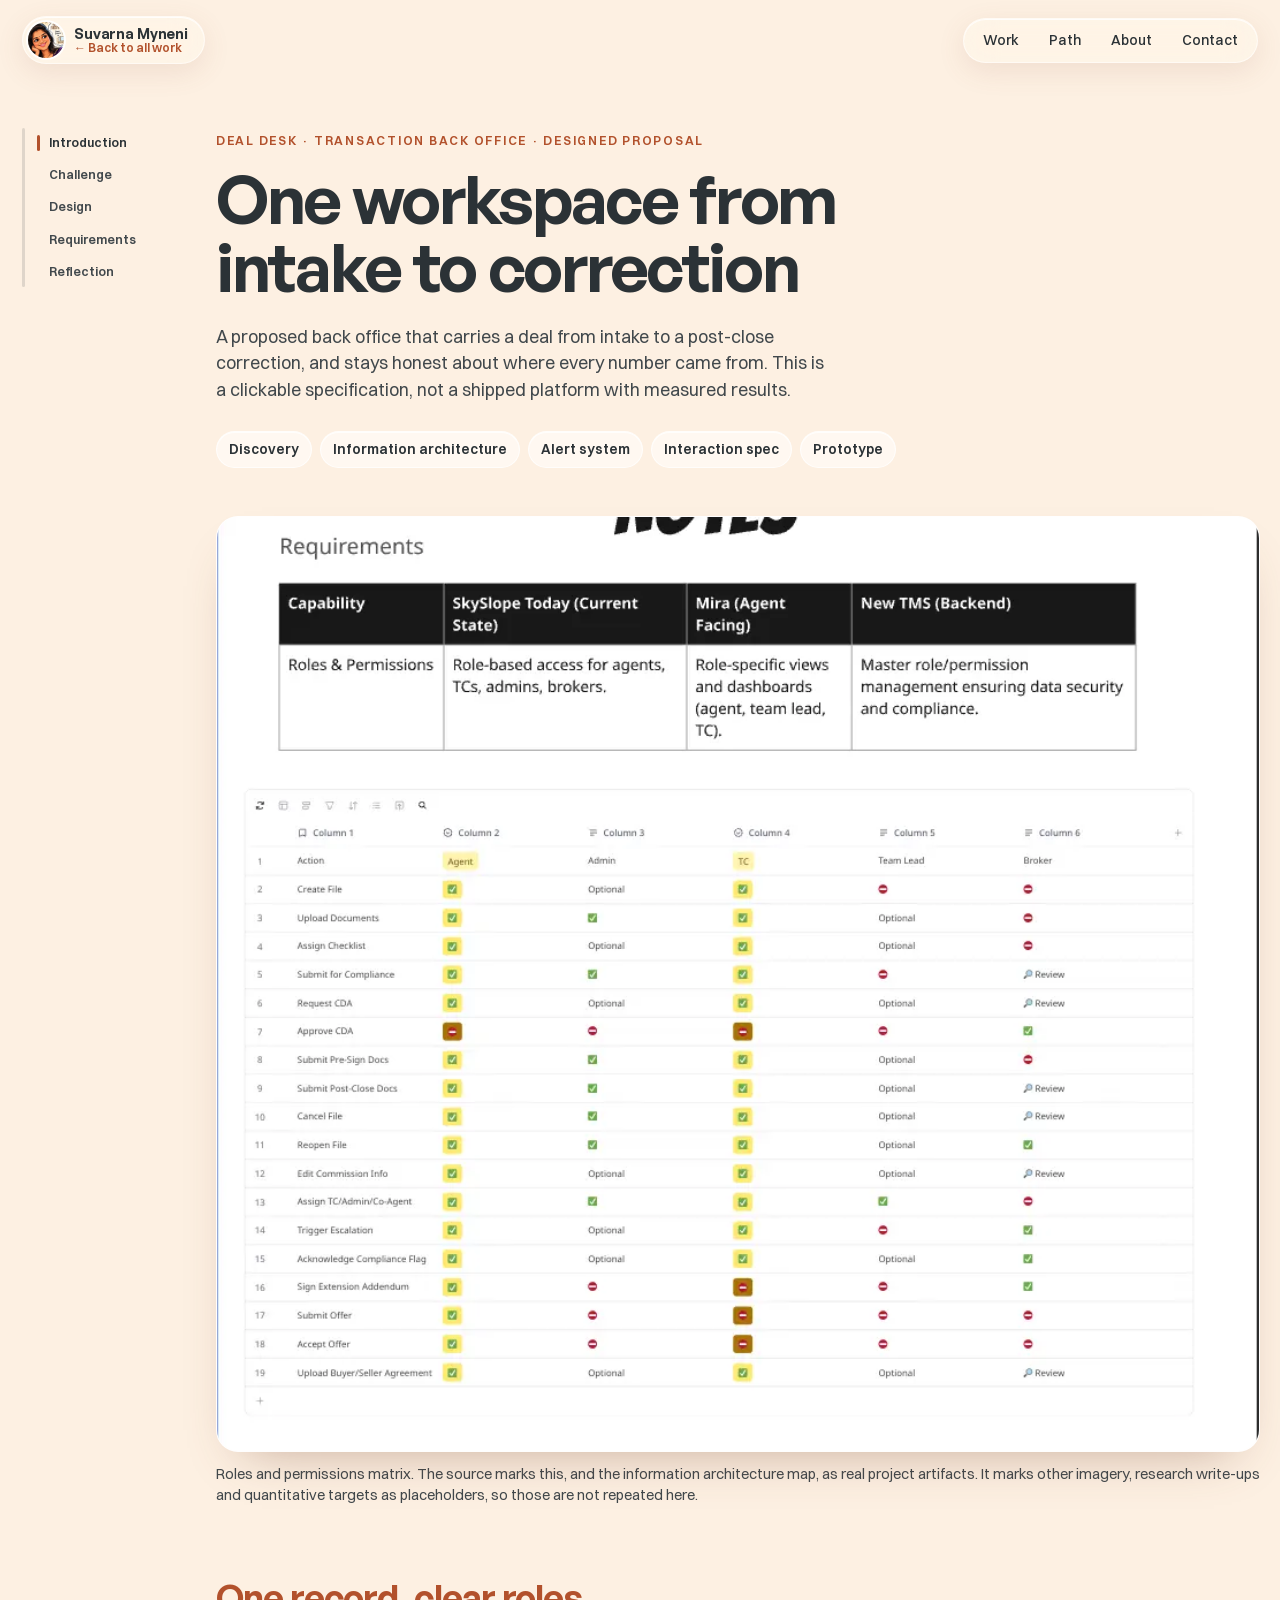
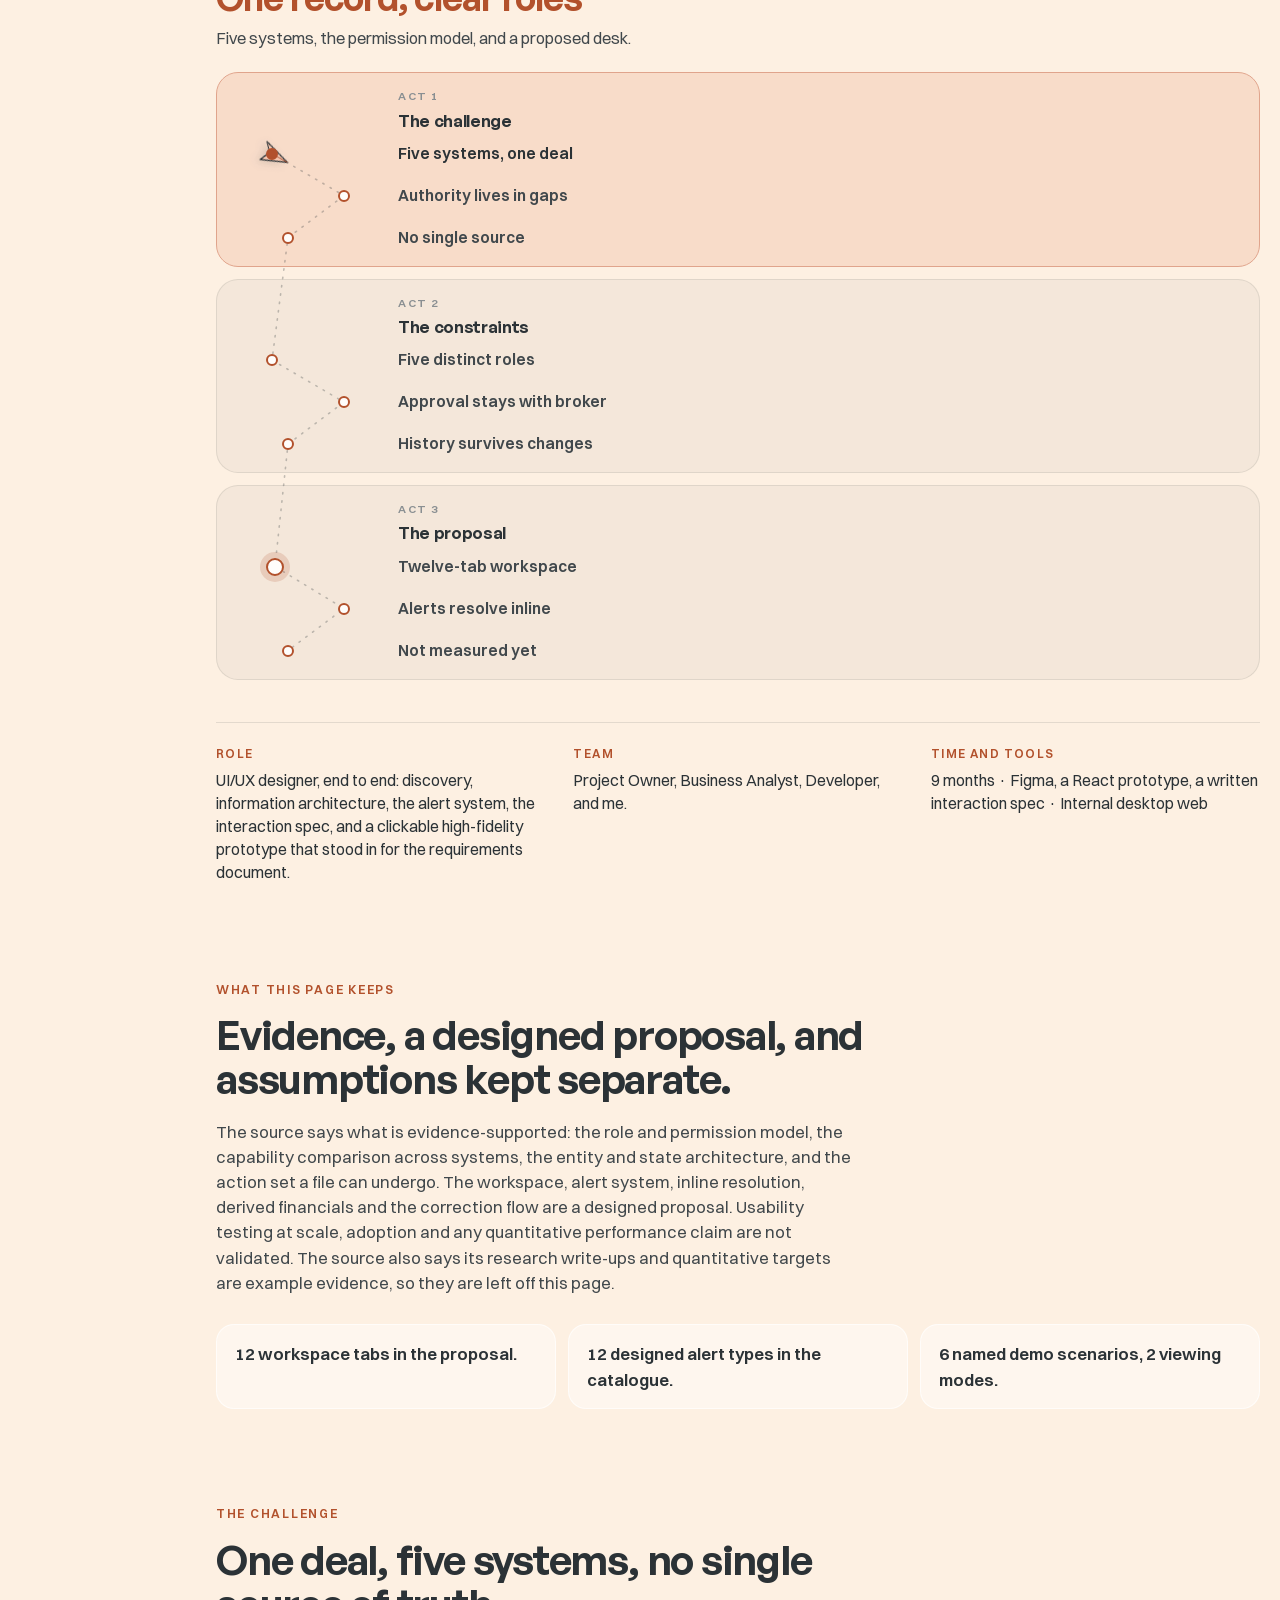
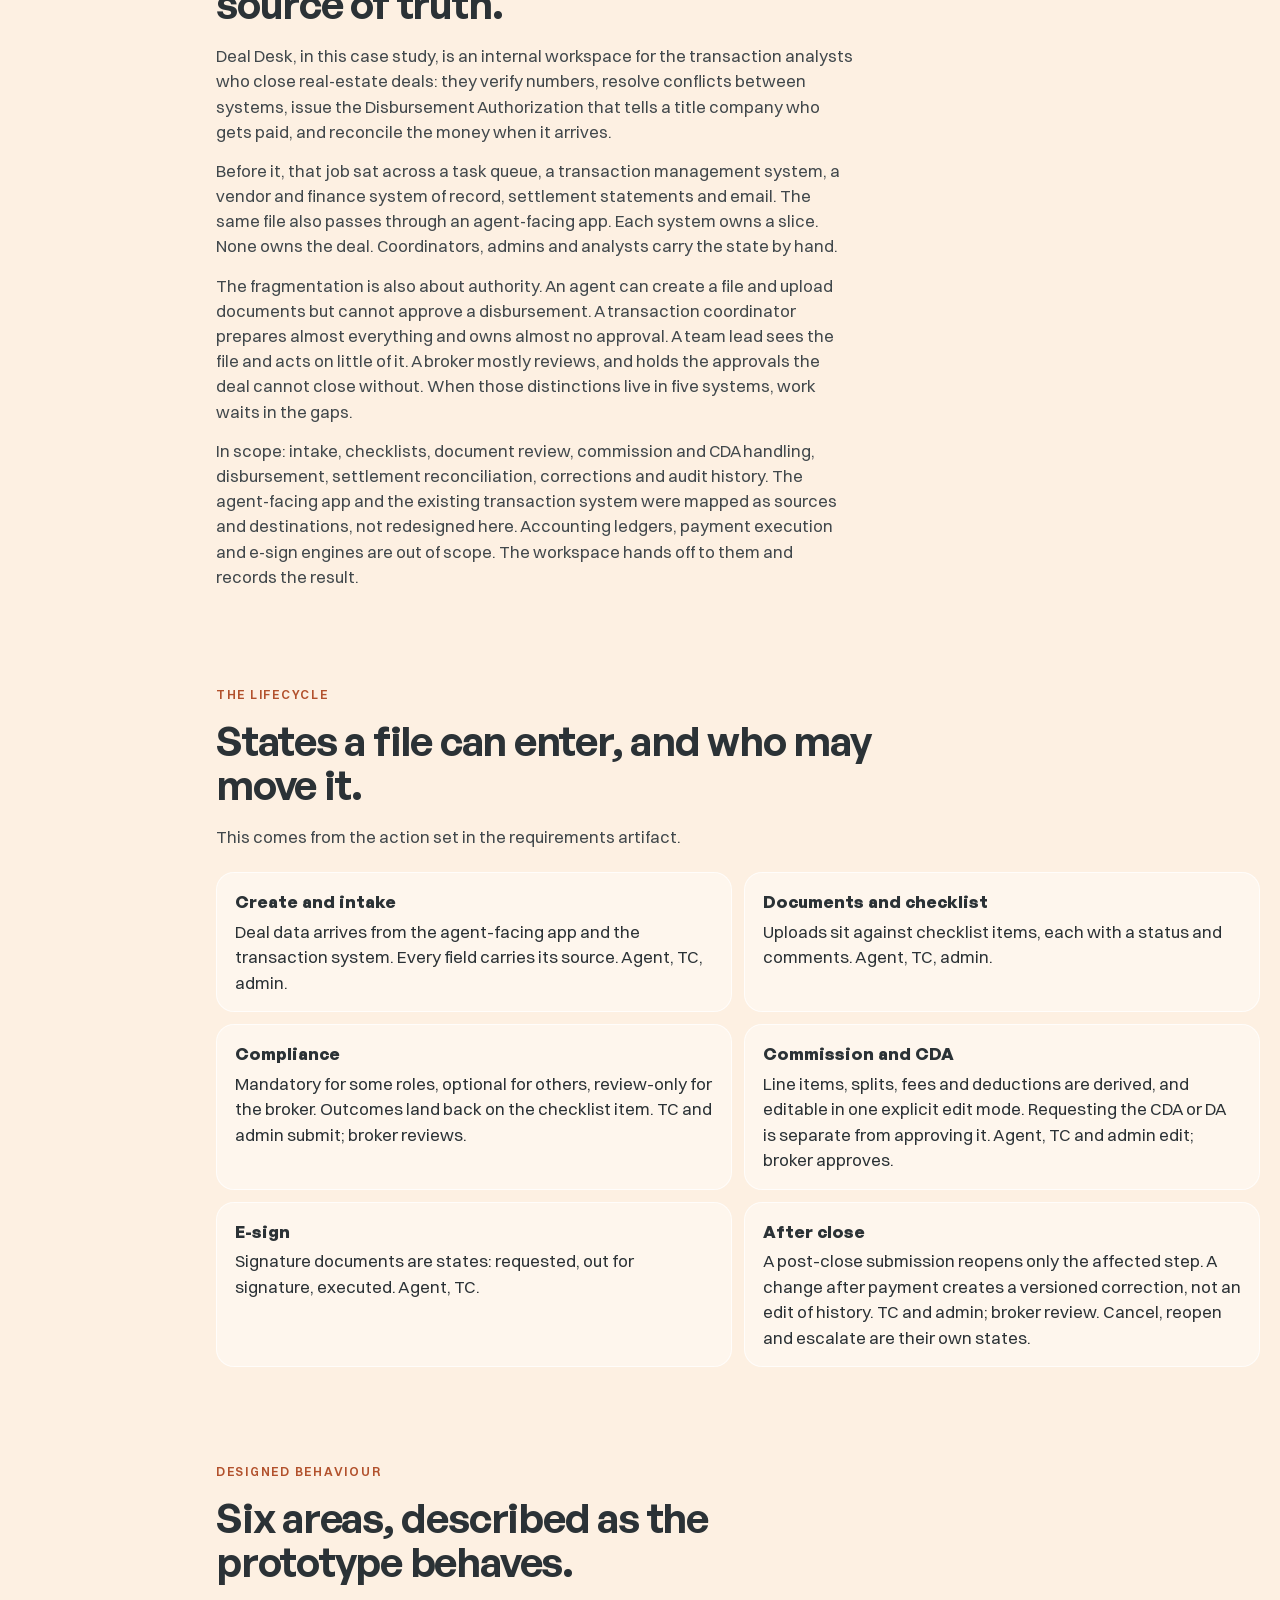
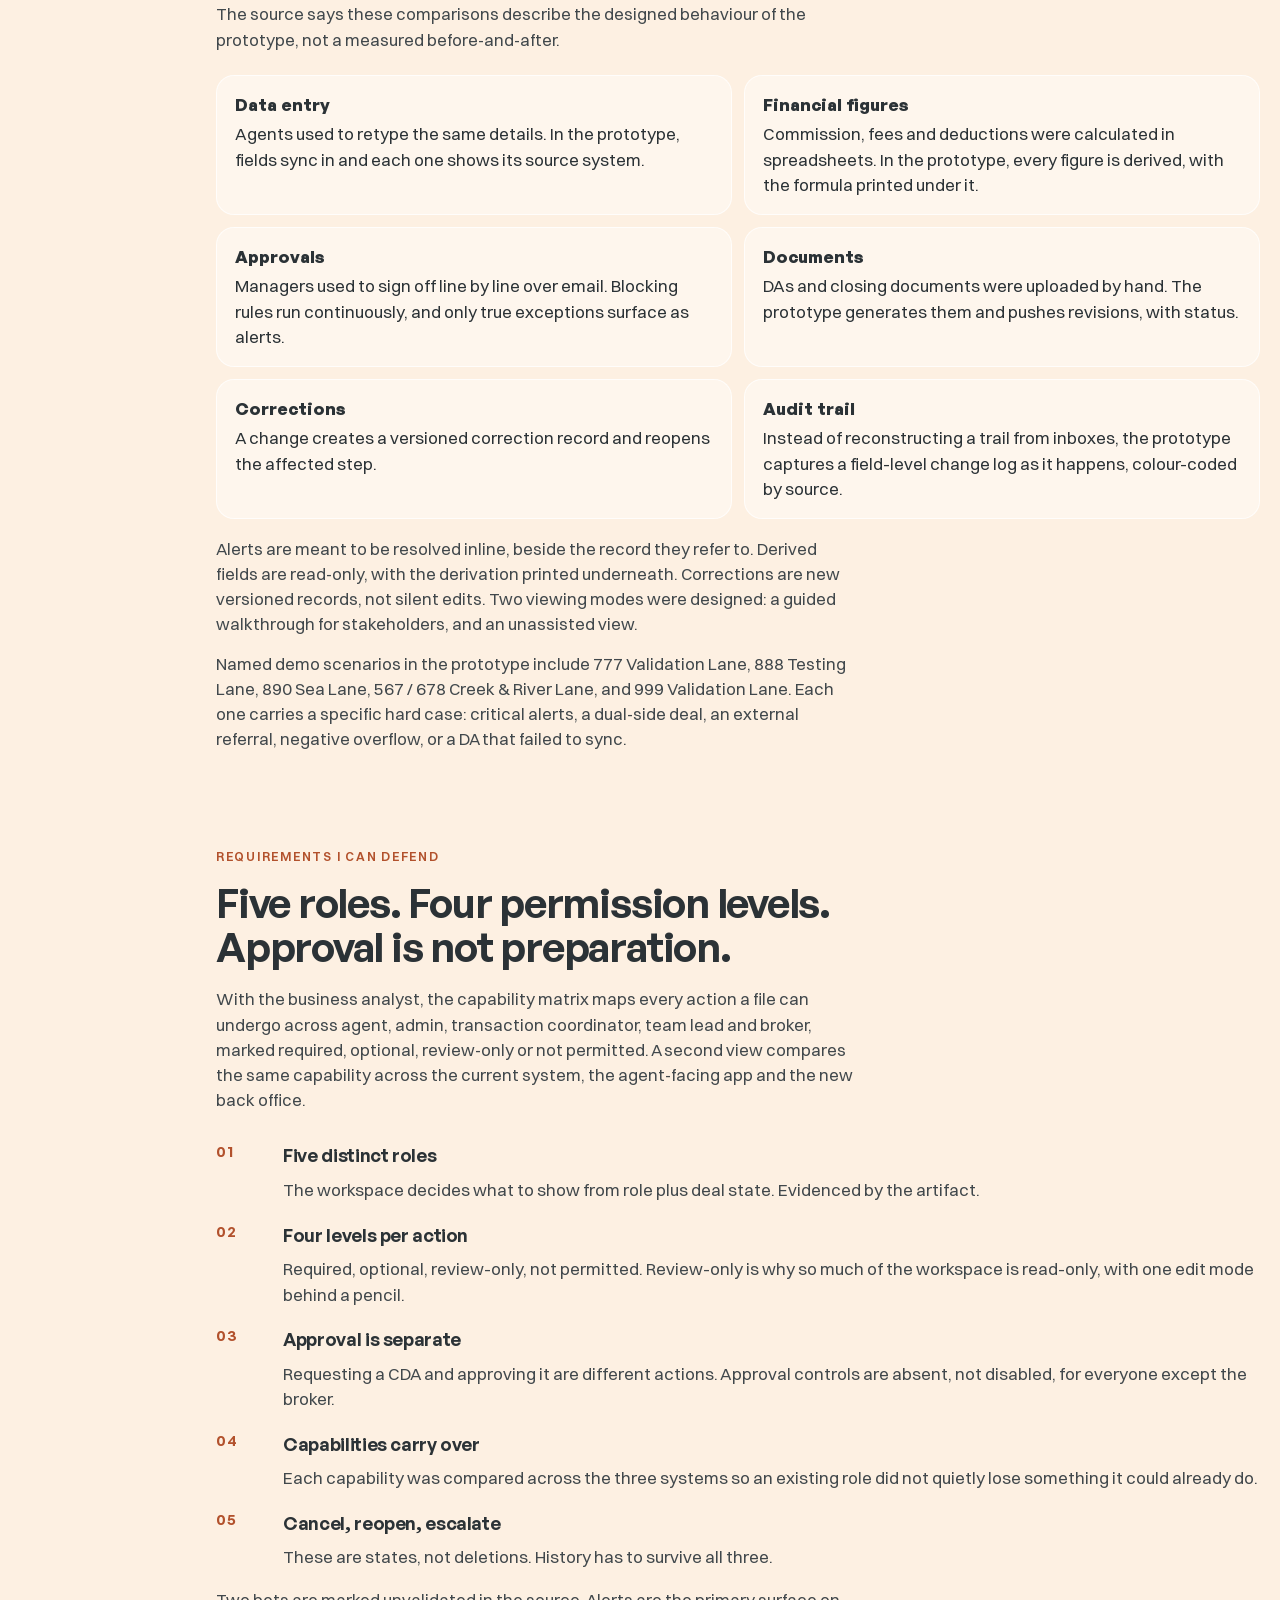
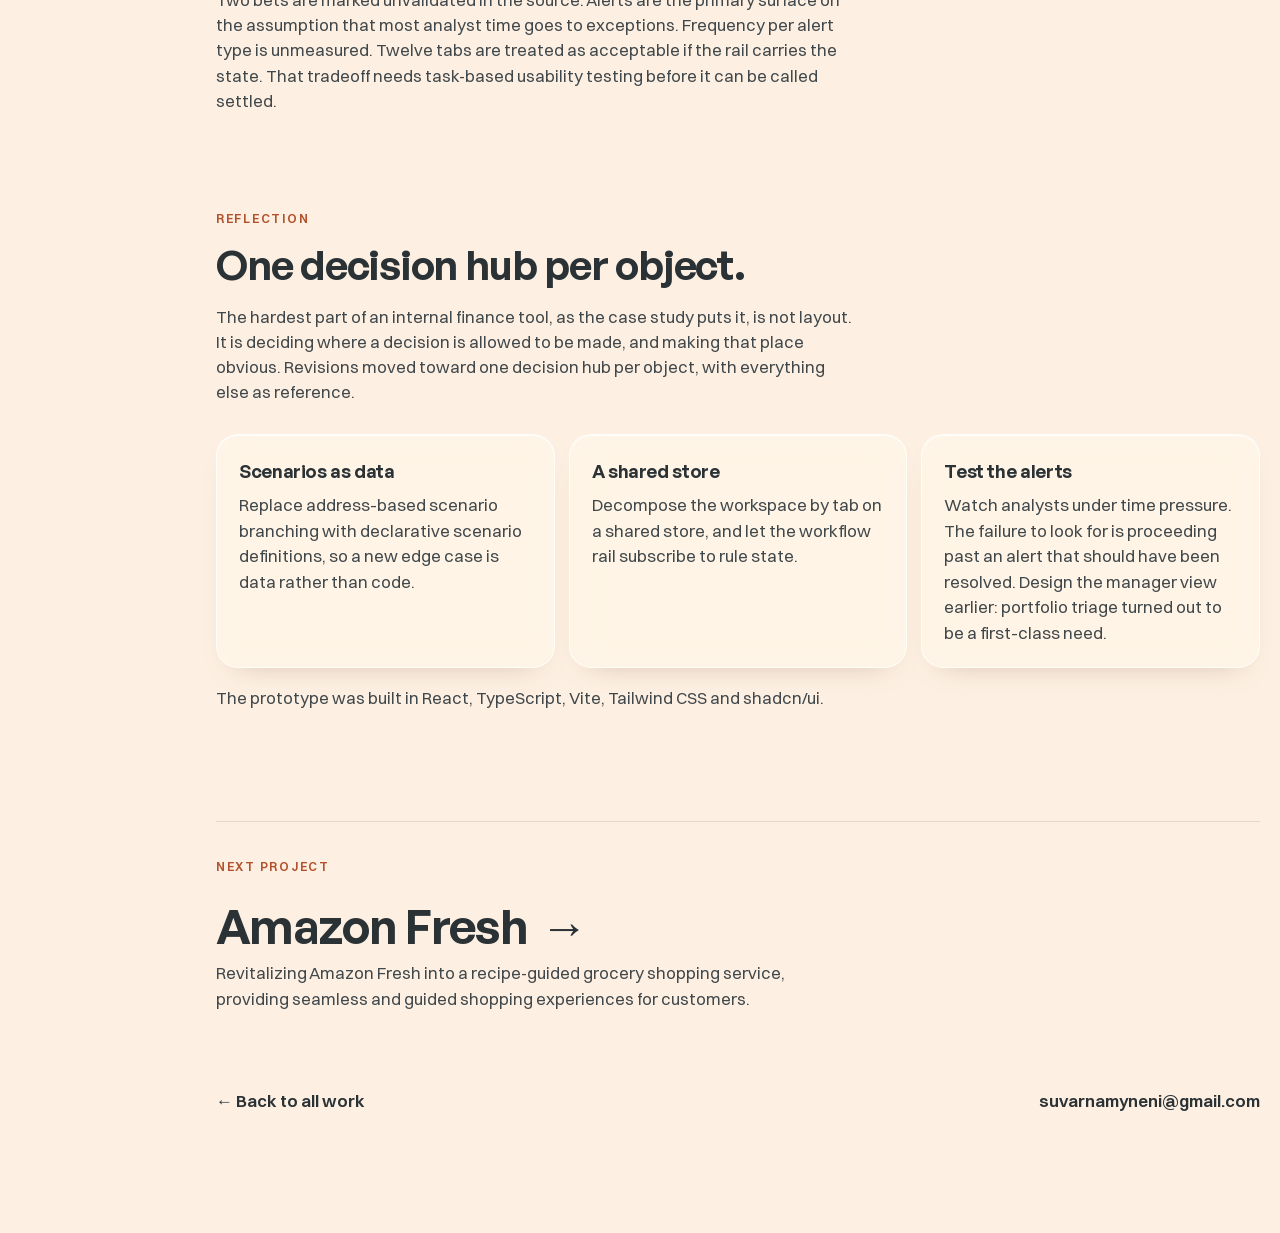
==== work/agent-transactions/index.html @ 596bc291 "Add the Agent Transactions case study on the shared case template. Co-authored-by: suvarnamyneni-pro" ====
<!DOCTYPE html>
<html lang="en">
<head>
  <meta charset="utf-8">
  <meta name="viewport" content="width=device-width, initial-scale=1">
  <title>Deal Desk back office — Suvarna Myneni</title>
  <meta name="description" content="A nine-month proposal for a transaction back office: one workspace, explicit roles, and a clickable spec rather than measured results.">
  <link rel="canonical" href="https://suvarnamyneni-project.github.io/work/agent-transactions/">
  <meta name="theme-color" content="#FDF0E2">
  <meta property="og:title" content="Deal Desk — One workspace from intake to correction">
  <meta property="og:description" content="A nine-month proposal for a transaction back office: one workspace, explicit roles, and a clickable spec rather than measured results.">
  <meta property="og:type" content="article">
  <meta property="og:url" content="https://suvarnamyneni-project.github.io/work/agent-transactions/">
  <meta property="og:image" content="https://suvarnamyneni-project.github.io/assets/case/agent-transactions/roles.webp">
  <link rel="icon" href="../../assets/favicon.png" type="image/png">
  <link rel="preload" href="../../assets/fonts/general-sans-600.woff2" as="font" type="font/woff2" crossorigin>
  <link rel="preload" href="../../assets/fonts/switzer-400.woff2" as="font" type="font/woff2" crossorigin>
  <style>
    @font-face { font-family: "General Sans"; font-style: normal; font-weight: 600; font-display: swap; src: url("../../assets/fonts/general-sans-600.woff2") format("woff2"); }
    @font-face { font-family: Switzer; font-style: normal; font-weight: 400; font-display: swap; src: url("../../assets/fonts/switzer-400.woff2") format("woff2"); }
    @font-face { font-family: Switzer; font-style: normal; font-weight: 600; font-display: swap; src: url("../../assets/fonts/switzer-600.woff2") format("woff2"); }
    :root { --ink: #2b3236; --muted: #41484c; --accent: #a34728; --paper: #fdf0e2; --display: "General Sans", Switzer, sans-serif; }
    *, *::before, *::after { box-sizing: border-box; }
    body { margin: 0; background: #fdf0e2; color: #2b3236; font-family: Switzer, "Segoe UI", sans-serif; font-size: 1.0625rem; line-height: 1.5; }
    img { max-width: 100%; display: block; }
    h1, h2, p { margin: 0; }
    a { color: inherit; }
    .sr-only { position: absolute; width: 1px; height: 1px; padding: 0; margin: -1px; overflow: hidden; clip: rect(0,0,0,0); white-space: nowrap; border: 0; }
    .skip-link { position: absolute; left: 16px; top: -48px; }
    html .site-header { position: fixed; z-index: 20; inset: 16px 22px auto; display: flex; align-items: center; justify-content: space-between; gap: 12px; padding: 0; background: none; pointer-events: none; color: #2b3236; }
    html .site-header > * { pointer-events: auto; }
    .brand-chip, .site-nav { display: flex; align-items: center; border-radius: 999px; text-decoration: none; color: #2b3236; background: rgba(255,251,247,.86); border: 1px solid rgba(255,255,255,.7); box-shadow: inset 0 1px 0 rgba(255,255,255,.8), 0 8px 28px rgba(150,90,70,.12); }
    html .brand-chip { flex-direction: row; align-items: center; gap: 10px; padding: 5px 16px 5px 5px; }
    .brand-copy { display: flex; flex-direction: column; line-height: 1.15; }
    .brand-avatar { width: 36px; height: 36px; border-radius: 50%; object-fit: cover; }
    .brand-name { font-family: "General Sans", Switzer, sans-serif; font-weight: 600; font-size: 14.5px; }
    .brand-role { display: none; }
    .brand-back { font-size: 12px; font-weight: 600; color: #b2512c; }
    .site-nav { position: relative; width: max-content; gap: 2px; padding: 5px; }
    .nav-menu { display: flex; align-items: center; gap: 2px; }
    .site-nav a, .nav-toggle { color: #2b3236; text-decoration: none; font: 500 14px/normal Switzer, sans-serif; padding: 7px 14px; border-radius: 999px; background: transparent; border: 0; }
    .nav-contact, .nav-toggle { display: none; }
    @media (max-width: 759px) {
      html .site-header { left: 12px; right: 12px; top: 12px; }
      .brand-last, .nav-menu { display: none; }
      .brand-back { display: block; }
      .nav-contact, .nav-toggle { display: inline-flex; align-items: center; padding: 7px 12px; }
    }
  </style>
  <link rel="stylesheet" href="../../css/styles.css">
  <link rel="stylesheet" href="../../css/effects.css">
  <link rel="stylesheet" href="../../css/round4.css">
  <link rel="stylesheet" href="../../css/case.css">
  <script>
    (function () {
      var root = document.documentElement;
      var reduce = window.matchMedia("(prefers-reduced-motion: reduce)").matches;
      var stack = window.matchMedia("(max-width: 900px), (pointer: coarse)").matches;
      root.classList.toggle("is-stack", stack || reduce);
      if (!reduce) root.classList.add("has-motion");
      root.classList.add("ready");
    })();
  </script>
</head>
<body>
  <a class="skip-link" href="#story">Skip to the story</a>
  <header class="site-header">
    <a class="brand-chip" href="/#work" data-caption="Back to all work">
      <img class="brand-avatar" src="../../assets/avatar-96.webp" width="36" height="36" alt="" decoding="async">
      <span class="brand-copy">
        <b class="brand-name">Suvarna <span class="brand-last">Myneni</span></b>
        <small class="brand-role">AI-Native UX Designer</small>
        <small class="brand-back">← Back to all work</small>
      </span>
    </a>
    <nav class="site-nav" aria-label="Primary">
      <div id="nav-menu" class="nav-menu">
        <a href="/#work">Work</a>
        <a href="/#path">Path</a>
        <a href="/#about">About</a>
        <a href="/#contact">Contact</a>
      </div>
      <a class="nav-contact" href="/#contact">Contact</a>
      <button type="button" class="nav-toggle" aria-expanded="false" aria-controls="nav-menu">Menu</button>
    </nav>
  </header>
  <div class="nav-backdrop" hidden></div>

  <main class="case" id="story">
    <nav class="case-rail" aria-label="On this page">
      <div class="case-rail-list">
        <span class="case-rail-mark" aria-hidden="true"></span>
        <ol>
          <li><a href="#introduction">Introduction</a></li>
          <li><a href="#challenge">Challenge</a></li>
          <li><a href="#design">Design</a></li>
          <li><a href="#requirements">Requirements</a></li>
          <li><a href="#reflection">Reflection</a></li>
        </ol>
      </div>
      <div class="case-rail-progress" aria-hidden="true"><span class="case-rail-fill"></span></div>
    </nav>
    <header class="case-hero wrap case-reveal" id="introduction">
      <p class="case-eyebrow">Deal Desk · Transaction back office · Designed proposal</p>
      <h1>One workspace from intake to correction</h1>
      <p class="case-lede">A proposed back office that carries a deal from intake to a post-close correction, and stays honest about where every number came from. This is a clickable specification, not a shipped platform with measured results.</p>
      <ul class="case-tags" aria-label="Work">
        <li>Discovery</li>
        <li>Information architecture</li>
        <li>Alert system</li>
        <li>Interaction spec</li>
        <li>Prototype</li>
      </ul>
    </header>
    <figure class="case-frame wrap case-reveal">
      <img src="../../assets/case/agent-transactions/roles.webp" width="905" height="811" alt="Roles and permissions capability matrix comparing the existing system, the agent-facing app and the new back office." fetchpriority="high" decoding="async">
      <figcaption>Roles and permissions matrix. The source marks this, and the information architecture map, as real project artifacts. It marks other imagery, research write-ups and quantitative targets as placeholders, so those are not repeated here.</figcaption>
    </figure>
    <section class="story-map wrap case-reveal" aria-labelledby="story-map-heading">
      <h2 class="story-title" id="story-map-heading">One record, clear roles</h2>
      <p class="story-dek">Five systems, the permission model, and a proposed desk.</p>
      <div class="story-board">
        <svg class="story-svg" viewBox="0 0 360 640" aria-hidden="true">
          <defs><mask id="story-draw" maskUnits="userSpaceOnUse"><path class="route-mask" d="M32 78 L78 148 L40 214 L82 300 L36 366 L80 432 L44 520 L84 586 L40 650" fill="none" stroke="#fff" stroke-width="16" stroke-linecap="round"/></mask></defs>
          <path class="route-grey" d="M32 78 L78 148 L40 214 L82 300 L36 366 L80 432 L44 520 L84 586 L40 650"/>
          <path class="route-rust" d="M32 78 L78 148 L40 214 L82 300 L36 366 L80 432 L44 520 L84 586 L40 650"/>
          <g class="story-plane" transform="translate(32 78)"><g transform="translate(-16 -16) scale(0.5)"><path d="M6 34 L58 8 L36 58 L28 36 Z" fill="#F6C7B0" stroke="#2B3236" stroke-width="2.5" stroke-linejoin="round"/><path d="M28 36 L58 8" fill="none" stroke="#A34728" stroke-width="2"/></g></g>
        </svg>
        <article class="act-card" data-act="0">
          <a class="act-name" href="#challenge-heading"><span class="act-copy"><span class="act-kicker">Act 1</span> The challenge</span></a>
          <ol>
            <li><a class="beat" href="#challenge-heading"><span class="beat-mark" aria-hidden="true"></span><span class="beat-label">Five systems, one deal</span></a></li>
            <li><a class="beat" href="#challenge-heading"><span class="beat-mark" aria-hidden="true"></span><span class="beat-label">Authority lives in gaps</span></a></li>
            <li><a class="beat" href="#challenge-heading"><span class="beat-mark" aria-hidden="true"></span><span class="beat-label">No single source</span></a></li>
          </ol>
        </article>
        <article class="act-card" data-act="1">
          <a class="act-name" href="#matrix-heading"><span class="act-copy"><span class="act-kicker">Act 2</span> The constraints</span></a>
          <ol>
            <li><a class="beat" href="#matrix-heading"><span class="beat-mark" aria-hidden="true"></span><span class="beat-label">Five distinct roles</span></a></li>
            <li><a class="beat" href="#matrix-heading"><span class="beat-mark" aria-hidden="true"></span><span class="beat-label">Approval stays with broker</span></a></li>
            <li><a class="beat" href="#matrix-heading"><span class="beat-mark" aria-hidden="true"></span><span class="beat-label">History survives changes</span></a></li>
          </ol>
        </article>
        <article class="act-card" data-act="2">
          <a class="act-name" href="#design-heading"><span class="act-copy"><span class="act-kicker">Act 3</span> The proposal</span></a>
          <ol>
            <li><a class="beat is-key" href="#design-heading"><span class="beat-mark" aria-hidden="true"></span><span class="beat-label">Twelve-tab workspace</span></a></li>
            <li><a class="beat" href="#design-heading"><span class="beat-mark" aria-hidden="true"></span><span class="beat-label">Alerts resolve inline</span></a></li>
            <li><a class="beat" href="#reflection-heading"><span class="beat-mark" aria-hidden="true"></span><span class="beat-label">Not measured yet</span></a></li>
          </ol>
        </article>
      </div>
    </section>
    <dl class="case-meta wrap case-reveal">
      <div><dt>Role</dt><dd>UI/UX designer, end to end: discovery, information architecture, the alert system, the interaction spec, and a clickable high-fidelity prototype that stood in for the requirements document.</dd></div>
      <div><dt>Team</dt><dd>Project Owner, Business Analyst, Developer, and me.</dd></div>
      <div><dt>Time and tools</dt><dd><span class="case-count" data-count="9" style="--digits: 1">9</span> months · Figma, a React prototype, a written interaction spec · Internal desktop web</dd></div>
    </dl>
    <section class="case-block wrap case-reveal" aria-labelledby="scope-heading">
      <p class="case-eyebrow">What this page keeps</p>
      <h2 id="scope-heading">Evidence, a designed proposal, and assumptions kept separate.</h2>
      <p class="case-copy">The source says what is evidence-supported: the role and permission model, the capability comparison across systems, the entity and state architecture, and the action set a file can undergo. The workspace, alert system, inline resolution, derived financials and the correction flow are a designed proposal. Usability testing at scale, adoption and any quantitative performance claim are not validated. The source also says its research write-ups and quantitative targets are example evidence, so they are left off this page.</p>
      <div class="case-band">
        <p><span class="case-count" data-count="12" style="--digits: 2">12</span> workspace tabs in the proposal.</p>
        <p><span class="case-count" data-count="12" style="--digits: 2">12</span> designed alert types in the catalogue.</p>
        <p><span class="case-count" data-count="6" style="--digits: 1">6</span> named demo scenarios, <span class="case-count" data-count="2" style="--digits: 1">2</span> viewing modes.</p>
      </div>
    </section>
    <section class="case-block wrap case-reveal" id="challenge" aria-labelledby="challenge-heading">
      <p class="case-eyebrow">The challenge</p>
      <h2 id="challenge-heading">One deal, five systems, no single source of truth.</h2>
      <p class="case-copy">Deal Desk, in this case study, is an internal workspace for the transaction analysts who close real-estate deals: they verify numbers, resolve conflicts between systems, issue the Disbursement Authorization that tells a title company who gets paid, and reconcile the money when it arrives.</p>
      <p class="case-copy">Before it, that job sat across a task queue, a transaction management system, a vendor and finance system of record, settlement statements and email. The same file also passes through an agent-facing app. Each system owns a slice. None owns the deal. Coordinators, admins and analysts carry the state by hand.</p>
      <p class="case-copy">The fragmentation is also about authority. An agent can create a file and upload documents but cannot approve a disbursement. A transaction coordinator prepares almost everything and owns almost no approval. A team lead sees the file and acts on little of it. A broker mostly reviews, and holds the approvals the deal cannot close without. When those distinctions live in five systems, work waits in the gaps.</p>
      <p class="case-copy">In scope: intake, checklists, document review, commission and CDA handling, disbursement, settlement reconciliation, corrections and audit history. The agent-facing app and the existing transaction system were mapped as sources and destinations, not redesigned here. Accounting ledgers, payment execution and e-sign engines are out of scope. The workspace hands off to them and records the result.</p>
    </section>
    <section class="case-block wrap case-reveal" aria-labelledby="lifecycle-heading">
      <p class="case-eyebrow">The lifecycle</p>
      <h2 id="lifecycle-heading">States a file can enter, and who may move it.</h2>
      <p class="case-copy">This comes from the action set in the requirements artifact.</p>
      <ul class="case-themes">
        <li><b>Create and intake</b> Deal data arrives from the agent-facing app and the transaction system. Every field carries its source. Agent, TC, admin.</li>
        <li><b>Documents and checklist</b> Uploads sit against checklist items, each with a status and comments. Agent, TC, admin.</li>
        <li><b>Compliance</b> Mandatory for some roles, optional for others, review-only for the broker. Outcomes land back on the checklist item. TC and admin submit; broker reviews.</li>
        <li><b>Commission and CDA</b> Line items, splits, fees and deductions are derived, and editable in one explicit edit mode. Requesting the CDA or DA is separate from approving it. Agent, TC and admin edit; broker approves.</li>
        <li><b>E-sign</b> Signature documents are states: requested, out for signature, executed. Agent, TC.</li>
        <li><b>After close</b> A post-close submission reopens only the affected step. A change after payment creates a versioned correction, not an edit of history. TC and admin; broker review. Cancel, reopen and escalate are their own states.</li>
      </ul>
    </section>
    <section class="case-block wrap case-reveal" id="design" aria-labelledby="design-heading">
      <p class="case-eyebrow">Designed behaviour</p>
      <h2 id="design-heading">Six areas, described as the prototype behaves.</h2>
      <p class="case-copy">The source says these comparisons describe the designed behaviour of the prototype, not a measured before-and-after.</p>
      <ul class="case-themes">
        <li><b>Data entry</b> Agents used to retype the same details. In the prototype, fields sync in and each one shows its source system.</li>
        <li><b>Financial figures</b> Commission, fees and deductions were calculated in spreadsheets. In the prototype, every figure is derived, with the formula printed under it.</li>
        <li><b>Approvals</b> Managers used to sign off line by line over email. Blocking rules run continuously, and only true exceptions surface as alerts.</li>
        <li><b>Documents</b> DAs and closing documents were uploaded by hand. The prototype generates them and pushes revisions, with status.</li>
        <li><b>Corrections</b> A change creates a versioned correction record and reopens the affected step.</li>
        <li><b>Audit trail</b> Instead of reconstructing a trail from inboxes, the prototype captures a field-level change log as it happens, colour-coded by source.</li>
      </ul>
      <p class="case-copy">Alerts are meant to be resolved inline, beside the record they refer to. Derived fields are read-only, with the derivation printed underneath. Corrections are new versioned records, not silent edits. Two viewing modes were designed: a guided walkthrough for stakeholders, and an unassisted view.</p>
      <p class="case-copy">Named demo scenarios in the prototype include 777 Validation Lane, 888 Testing Lane, 890 Sea Lane, 567 / 678 Creek &amp; River Lane, and 999 Validation Lane. Each one carries a specific hard case: critical alerts, a dual-side deal, an external referral, negative overflow, or a DA that failed to sync.</p>
    </section>
    <section class="case-block wrap case-reveal" id="requirements" aria-labelledby="matrix-heading">
      <p class="case-eyebrow">Requirements I can defend</p>
      <h2 id="matrix-heading">Five roles. Four permission levels. Approval is not preparation.</h2>
      <p class="case-copy">With the business analyst, the capability matrix maps every action a file can undergo across agent, admin, transaction coordinator, team lead and broker, marked required, optional, review-only or not permitted. A second view compares the same capability across the current system, the agent-facing app and the new back office.</p>
      <ol class="case-list">
        <li><span class="case-num">01</span><div><h3>Five distinct roles</h3><p>The workspace decides what to show from role plus deal state. Evidenced by the artifact.</p></div></li>
        <li><span class="case-num">02</span><div><h3>Four levels per action</h3><p>Required, optional, review-only, not permitted. Review-only is why so much of the workspace is read-only, with one edit mode behind a pencil.</p></div></li>
        <li><span class="case-num">03</span><div><h3>Approval is separate</h3><p>Requesting a CDA and approving it are different actions. Approval controls are absent, not disabled, for everyone except the broker.</p></div></li>
        <li><span class="case-num">04</span><div><h3>Capabilities carry over</h3><p>Each capability was compared across the three systems so an existing role did not quietly lose something it could already do.</p></div></li>
        <li><span class="case-num">05</span><div><h3>Cancel, reopen, escalate</h3><p>These are states, not deletions. History has to survive all three.</p></div></li>
      </ol>
      <p class="case-copy">Two bets are marked unvalidated in the source. Alerts are the primary surface on the assumption that most analyst time goes to exceptions. Frequency per alert type is unmeasured. Twelve tabs are treated as acceptable if the rail carries the state. That tradeoff needs task-based usability testing before it can be called settled.</p>
    </section>
    <section class="case-block wrap case-reveal" id="reflection" aria-labelledby="reflection-heading">
      <p class="case-eyebrow">Reflection</p>
      <h2 id="reflection-heading">One decision hub per object.</h2>
      <p class="case-copy">The hardest part of an internal finance tool, as the case study puts it, is not layout. It is deciding where a decision is allowed to be made, and making that place obvious. Revisions moved toward one decision hub per object, with everything else as reference.</p>
      <div class="case-steps">
        <article><h3>Scenarios as data</h3><p>Replace address-based scenario branching with declarative scenario definitions, so a new edge case is data rather than code.</p></article>
        <article><h3>A shared store</h3><p>Decompose the workspace by tab on a shared store, and let the workflow rail subscribe to rule state.</p></article>
        <article><h3>Test the alerts</h3><p>Watch analysts under time pressure. The failure to look for is proceeding past an alert that should have been resolved. Design the manager view earlier: portfolio triage turned out to be a first-class need.</p></article>
      </div>
      <p class="case-copy">The prototype was built in React, TypeScript, Vite, Tailwind CSS and shadcn/ui.</p>
    </section>
    <section class="case-next wrap case-reveal" aria-labelledby="next-project-heading">
      <p class="case-eyebrow">Next project</p>
      <h2 id="next-project-heading" class="sr-only">Next project</h2>
      <a href="/work/amazon-fresh/">Amazon Fresh</a>
      <p class="case-copy" style="margin-top: 0">Revitalizing Amazon Fresh into a recipe-guided grocery shopping service, providing seamless and guided shopping experiences for customers.</p>
    </section>
    <footer class="case-foot wrap case-reveal">
      <a href="/#work">← Back to all work</a>
      <a href="mailto:suvarnamyneni@gmail.com">suvarnamyneni@gmail.com</a>
    </footer>
  </main>

<div class="cursor" id="cursor" hidden aria-hidden="true">
    <div class="cursor-sprite">
      <svg viewBox="0 0 28 28" aria-hidden="true">
        <path d="M6 3 L22 14 L13 15.5 L10.5 24 Z" fill="#FFFDFB" stroke="#2B3236" stroke-width="1.6" stroke-linejoin="round"/>
      </svg>
    </div>
    <p class="cursor-bubble"></p>
  </div>
  <script src="../../js/case.js"></script>
  <script>
    (function () {
      var chip = document.querySelector(".brand-chip");
      if (chip) chip.setAttribute("href", "/#work");
      var stack = document.documentElement.classList.contains("is-stack");
      var sources = stack
        ? ["../../js/effects.js"]
        : ["../../js/vendor/lenis.min.js", "../../js/effects.js"];
      var index = 0;
      function next() {
        if (index >= sources.length) {
          if (window.initCaseScroll) window.initCaseScroll();
          return;
        }
        var script = document.createElement("script");
        script.src = sources[index++];
        script.onload = next;
        script.onerror = next;
        document.body.appendChild(script);
      }
      next();
    })();
  </script>
</body>
</html>
---- css/styles.css ----
/* General Sans and Switzer are self-hosted from Fontshare under the ITF Free Font License. */
@font-face {
  font-family: "General Sans";
  font-style: normal;
  font-weight: 500;
  font-display: swap;
  src: url("../assets/fonts/general-sans-500.woff2") format("woff2");
}

@font-face {
  font-family: "General Sans";
  font-style: normal;
  font-weight: 600;
  font-display: swap;
  src: url("../assets/fonts/general-sans-600.woff2") format("woff2");
}

@font-face {
  font-family: "General Sans";
  font-style: normal;
  font-weight: 700;
  font-display: swap;
  src: url("../assets/fonts/general-sans-700.woff2") format("woff2");
}

@font-face {
  font-family: Switzer;
  font-style: normal;
  font-weight: 400;
  font-display: swap;
  src: url("../assets/fonts/switzer-400.woff2") format("woff2");
}

@font-face {
  font-family: Switzer;
  font-style: normal;
  font-weight: 500;
  font-display: swap;
  src: url("../assets/fonts/switzer-500.woff2") format("woff2");
}

@font-face {
  font-family: Switzer;
  font-style: normal;
  font-weight: 600;
  font-display: swap;
  src: url("../assets/fonts/switzer-600.woff2") format("woff2");
}

:root {
  --navy: #2b3236;
  --ink: #2b3236;
  --bg: #fdf0e2;
  --paper: #fdf0e2;
  --accent: #a34728;
  --white: #fffdfb;
  --muted: #41484c;
  --line: rgba(43, 50, 54, 0.1);
  --max: 1120px;
  --gutter: max(20px, calc((100% - var(--max)) / 2));
  --header: 76px;
  --shadow: 0 16px 40px rgba(120, 70, 50, 0.08);
  --radius: 22px;
  --display: "General Sans", Switzer, "Segoe UI", sans-serif;
  --sans: Switzer, "Segoe UI", sans-serif;
}

*,
*::before,
*::after {
  box-sizing: border-box;
}

html {
  scroll-behavior: smooth;
}

body {
  margin: 0;
  background-color: var(--bg);
  background-image: radial-gradient(rgba(43, 50, 54, 0.16) 1.1px, transparent 1.2px);
  background-size: 22px 22px;
  color: var(--ink);
  font-family: var(--sans);
  font-size: 1.0625rem;
  line-height: 1.5;
  text-rendering: optimizeLegibility;
  -webkit-font-smoothing: antialiased;
  overflow-x: clip;
}

img {
  max-width: 100%;
  display: block;
}

h1,
h2,
h3,
p {
  margin: 0;
}

a {
  color: inherit;
}

:focus-visible {
  outline: 2px solid var(--accent);
  outline-offset: 3px;
}

::selection {
  background: var(--accent);
  color: var(--white);
}

.skip-link {
  position: absolute;
  left: 16px;
  top: -48px;
  z-index: 40;
  background: var(--white);
  color: var(--navy);
  padding: 8px 12px;
  border-radius: 8px;
}

.skip-link:focus {
  top: 12px;
}

.sr-only {
  position: absolute;
  width: 1px;
  height: 1px;
  padding: 0;
  margin: -1px;
  overflow: hidden;
  clip: rect(0, 0, 0, 0);
  white-space: nowrap;
  border: 0;
}

.wrap {
  width: min(var(--max), calc(100% - 40px));
  margin-inline: auto;
}

.site-header {
  position: fixed;
  inset: 0 0 auto 0;
  z-index: 20;
  padding-top: env(safe-area-inset-top);
  color: var(--white);
  transition: background 0.3s ease, color 0.3s ease, box-shadow 0.3s ease;
}

.header-inner {
  display: flex;
  align-items: center;
  justify-content: space-between;
  gap: 16px;
  min-height: var(--header);
}

.brand-chip {
  display: flex;
  flex-direction: column;
  gap: 1px;
  text-decoration: none;
  background: rgba(255, 255, 255, 0.94);
  color: var(--navy);
  border-radius: 999px;
  padding: 8px 16px 8px 14px;
  line-height: 1.2;
  box-shadow: 0 8px 24px rgba(11, 31, 58, 0.12);
}

.brand-name {
  font-weight: 700;
  font-size: 0.95rem;
  letter-spacing: -0.02em;
}

.brand-role {
  font-size: 0.72rem;
  font-weight: 500;
  color: var(--muted);
}

.site-nav {
  display: flex;
  align-items: center;
  gap: 22px;
}

.site-nav a {
  color: var(--white);
  text-decoration: none;
  font-size: 0.95rem;
  font-weight: 600;
}

.site-nav a:hover,
.site-nav a[aria-current="true"] {
  text-decoration: underline;
  text-underline-offset: 6px;
}

.site-header.is-solid {
  background: rgba(244, 247, 251, 0.92);
  color: var(--navy);
  box-shadow: 0 1px 0 rgba(11, 31, 58, 0.06);
  backdrop-filter: blur(16px);
}

.site-header.is-solid .site-nav a {
  color: var(--navy);
}

.site-header.is-solid .brand-chip {
  background: var(--white);
  box-shadow: 0 0 0 1px rgba(11, 31, 58, 0.08);
}

.hero-stage {
  position: relative;
  min-height: 100vh;
  min-height: 100dvh;
  background: var(--navy);
  overflow: hidden;
  color: var(--white);
}

.has-zoom .hero-stage {
  position: fixed;
  inset: 0 auto auto 0;
  width: 100%;
  height: var(--vh, 100dvh);
  min-height: 0;
  z-index: 2;
}

.hero-spacer {
  display: none;
}

.has-zoom .hero-spacer {
  display: block;
  height: var(--spacer, 235vh);
}

.scene {
  position: absolute;
  inset: 0;
}

.has-zoom .scene {
  inset: auto;
  top: 0;
  left: 0;
  width: 100%;
  height: 100%;
  transform-origin: 0 0;
  will-change: transform;
}

.scene img {
  width: 100%;
  height: 100%;
  object-fit: cover;
  object-position: center center;
}

.hero-scrim {
  position: absolute;
  inset: 0;
  background:
    linear-gradient(180deg, rgba(11, 31, 58, 0.55) 0%, rgba(11, 31, 58, 0.12) 28%, transparent 46%),
    linear-gradient(180deg, transparent 62%, rgba(11, 31, 58, 0.28) 100%);
  pointer-events: none;
}

.veil {
  position: absolute;
  inset: 0;
  background: var(--bg);
  opacity: 0;
  pointer-events: none;
  z-index: 2;
}

.hero-copy {
  position: absolute;
  z-index: 3;
  left: max(24px, calc((100% - var(--max)) / 2));
  right: max(24px, calc((100% - var(--max)) / 2));
  top: calc(env(safe-area-inset-top) + 108px);
  display: grid;
  grid-template-columns: minmax(0, 1.15fr) minmax(240px, 0.85fr);
  gap: 28px 40px;
  align-items: start;
}

.hero-copy h1 {
  font-size: clamp(2rem, 3.15vw, 3rem);
  font-weight: 600;
  letter-spacing: -0.04em;
  line-height: 1.02;
  max-width: 11em;
  text-shadow: 0 10px 30px rgba(11, 31, 58, 0.28);
}

.h1-mark {
  display: block;
  margin-top: 0.08em;
  text-decoration: underline;
  text-decoration-color: var(--accent);
  text-decoration-thickness: 3px;
  text-underline-offset: 0.12em;
}

.hero-sub {
  margin: 0.35em 0 0;
  max-width: 34rem;
  font-size: clamp(0.98rem, 1.05vw, 1.08rem);
  line-height: 1.5;
  color: #f7f9fc;
  text-shadow: 0 1px 14px rgba(11, 31, 58, 0.45);
}

.scroll-pill {
  position: absolute;
  z-index: 4;
  left: 50%;
  bottom: calc(8px + env(safe-area-inset-bottom));
  transform: translateX(-50%);
  display: flex;
  align-items: center;
  gap: 10px;
  margin: 0;
  padding: 8px 14px 8px 16px;
  border-radius: 999px;
  background: rgba(11, 31, 58, 0.78);
  color: var(--white);
  font-size: 0.86rem;
  line-height: 1.3;
  white-space: nowrap;
  box-shadow: 0 10px 30px rgba(0, 0, 0, 0.2);
  backdrop-filter: blur(12px);
}

.scroll-pill-label {
  display: inline-flex;
  align-items: center;
  gap: 8px;
}

.has-zoom .scroll-pill-label::before {
  content: "";
  width: 7px;
  height: 7px;
  border-right: 1.5px solid var(--white);
  border-bottom: 1.5px solid var(--white);
  transform: rotate(45deg) translateY(-2px);
  animation: bob 1.6s ease-in-out infinite;
}

.scroll-pill a {
  color: #d6e4ff;
  font-weight: 600;
}

.scroll-pill a:hover {
  color: var(--white);
}

.when-static {
  display: none;
}

.has-zoom .when-motion {
  display: inline;
}

.has-zoom .when-static {
  display: none;
}

.when-motion {
  display: none;
}

.when-static {
  display: inline;
}

@keyframes bob {
  0%,
  100% {
    transform: rotate(45deg) translateY(-3px);
  }
  50% {
    transform: rotate(45deg) translateY(2px);
  }
}

.panel {
  position: relative;
  z-index: 3;
  background: var(--bg);
  padding: 112px 0 88px;
}

.panel-white {
  background: var(--white);
}

.section-head {
  display: flex;
  align-items: flex-end;
  justify-content: space-between;
  gap: 24px;
  margin-bottom: 28px;
}

.section-head h2,
.about-copy h2,
.contact-copy h2 {
  font-size: clamp(2rem, 3vw, 2.75rem);
  font-weight: 600;
  letter-spacing: -0.035em;
  line-height: 1.1;
}

.section-count {
  margin: 0 0 6px;
  color: var(--muted);
  font-size: 0.92rem;
  font-weight: 600;
}

.featured {
  display: grid;
  gap: 22px;
}

.feature-pair,
.work-grid {
  display: grid;
  gap: 22px;
}

.feature-pair {
  grid-template-columns: 1fr 1fr;
}

.work-grid {
  grid-template-columns: repeat(3, 1fr);
  margin-top: 22px;
}

.project {
  display: flex;
  flex-direction: column;
  min-height: 100%;
  background: var(--white);
  border-radius: var(--radius);
  border: 1px solid var(--line);
  box-shadow: var(--shadow);
  overflow: hidden;
  transform-style: preserve-3d;
  transition: transform 0.45s ease, box-shadow 0.45s ease;
}

.panel-white .project {
  background: var(--bg);
}

.project:hover {
  box-shadow: 0 22px 50px rgba(11, 31, 58, 0.1);
}

.feature-lead {
  display: grid;
  grid-template-columns: 1.15fr 0.85fr;
  min-height: 430px;
}

.feature-lead .thumb {
  min-height: 320px;
}

.feature .thumb {
  min-height: 230px;
}

.thumb {
  position: relative;
  display: flex;
  align-items: flex-end;
  min-height: 168px;
  padding: 20px;
  color: var(--white);
  isolation: isolate;
  overflow: hidden;
}

.thumb::before {
  content: "";
  position: absolute;
  z-index: -1;
  left: 0;
  right: 0;
  bottom: 0;
  height: 58%;
  background: linear-gradient(transparent, rgba(11, 31, 58, 0.5));
}

.thumb::after {
  content: "";
  position: absolute;
  z-index: -1;
  width: 70%;
  height: 80%;
  right: -12%;
  top: -30%;
  background: radial-gradient(circle, rgba(255, 255, 255, 0.32), transparent 68%);
}

.thumb-index {
  position: absolute;
  top: 16px;
  left: 18px;
  font-size: 0.75rem;
  font-weight: 700;
  letter-spacing: 0.14em;
  opacity: 0.8;
}

.thumb-name {
  position: relative;
  font-size: clamp(1.45rem, 2vw, 2rem);
  font-weight: 700;
  letter-spacing: -0.03em;
  line-height: 1.05;
  max-width: 12ch;
}

.project-body {
  display: flex;
  flex-direction: column;
  align-items: flex-start;
  gap: 14px;
  padding: 22px 22px 24px;
  flex: 1;
}

.feature-lead .project-body {
  padding: 32px 32px 28px;
  justify-content: center;
}

.project h3 {
  font-size: 1.2rem;
  font-weight: 700;
  letter-spacing: -0.02em;
  line-height: 1.25;
}

.feature-lead h3,
.feature h3 {
  font-size: 1.45rem;
}

.project p {
  color: var(--muted);
  font-size: 0.98rem;
  line-height: 1.55;
}

.tags {
  display: flex;
  flex-wrap: wrap;
  gap: 8px;
  list-style: none;
  padding: 0;
  margin: 0;
}

.tags li {
  font-size: 0.75rem;
  font-weight: 700;
  letter-spacing: 0.01em;
  padding: 4px 10px;
  border-radius: 999px;
  background: #e7eefb;
  color: var(--navy);
}

.case-link {
  display: inline-flex;
  align-items: center;
  gap: 8px;
  margin-top: auto;
  background: var(--navy);
  color: var(--white);
  text-decoration: none;
  font-weight: 700;
  font-size: 0.95rem;
  padding: 12px 16px;
  border-radius: 999px;
  transition: background 0.2s ease;
}

.case-link:hover {
  background: var(--accent);
}

.case-link svg {
  width: 16px;
  height: 16px;
  flex: none;
}

.t1 { background: linear-gradient(145deg, #0b1f3a 0%, #2f6fed 100%); }
.t2 { background: linear-gradient(160deg, #10243f 0%, #6d88b0 100%); }
.t3 { background: linear-gradient(150deg, #16325c 10%, #8fb4ff 70%, #f0c9d4 140%); }
.t4 { background: linear-gradient(155deg, #0e2744, #3d6b8a); }
.t5 { background: linear-gradient(160deg, #1a365d, #7aa2e3); }
.t6 { background: linear-gradient(155deg, #0b1f3a, #8eaa98); }
.t7 { background: linear-gradient(155deg, #1c314e, #c9bfb2); }
.t8 { background: linear-gradient(160deg, #121a2b, #2f6fed); }
.t9 { background: linear-gradient(155deg, #0b1f3a, #5c6b8a); }
.t10 { background: linear-gradient(160deg, #18283f, #7f93ad); }

.reveal {
  opacity: 0;
  transform: translateY(30px);
  transition: opacity 1s cubic-bezier(0.16, 1, 0.3, 1), transform 1s cubic-bezier(0.16, 1, 0.3, 1);
}

.reveal.is-visible {
  opacity: 1;
  transform: none;
}

.timeline {
  list-style: none;
  margin: 36px 0 0;
  padding: 0;
  display: grid;
  gap: 0;
  max-width: 760px;
}

.timeline li {
  display: grid;
  grid-template-columns: 190px 28px 1fr;
  gap: 8px 18px;
  padding-bottom: 32px;
}

.when {
  margin: 2px 0 0;
  color: var(--muted);
  font-size: 0.95rem;
  font-weight: 600;
}

.marker {
  position: relative;
}

.marker::before {
  content: "";
  position: absolute;
  left: 50%;
  top: 4px;
  bottom: -36px;
  width: 2px;
  background: #d5deea;
  transform: translateX(-50%);
}

.timeline li:last-child .marker::before {
  bottom: auto;
  height: 14px;
}

.marker::after {
  content: "";
  position: absolute;
  left: 50%;
  top: 6px;
  width: 12px;
  height: 12px;
  border-radius: 50%;
  background: var(--white);
  border: 2px solid var(--navy);
  transform: translateX(-50%);
}

.panel .marker::after {
  background: var(--bg);
}

.is-current .marker::after {
  background: var(--accent);
  border-color: var(--accent);
  box-shadow: 0 0 0 4px rgba(47, 111, 237, 0.16);
}

.timeline h3 {
  font-size: 1.25rem;
  letter-spacing: -0.02em;
  font-weight: 700;
}

.role,
.study {
  color: var(--muted);
  margin-top: 4px;
}

.item-kicker {
  margin: 0 0 4px;
  font-size: 0.75rem;
  font-weight: 700;
  letter-spacing: 0.14em;
  text-transform: uppercase;
  color: #1a4ec4;
}

.about-grid {
  display: grid;
  grid-template-columns: 1.4fr 0.8fr;
  gap: 48px;
  align-items: start;
}

.about-copy p {
  margin-top: 18px;
  max-width: 62ch;
  font-size: 1.12rem;
  line-height: 1.65;
  color: #24344a;
}

.facts {
  list-style: none;
  margin: 8px 0 0;
  padding: 0;
  display: grid;
  gap: 18px;
}

.facts li {
  padding-top: 14px;
  border-top: 1px solid var(--line);
  font-weight: 700;
  letter-spacing: -0.02em;
}

.facts span {
  display: block;
  margin-bottom: 4px;
  font-size: 0.75rem;
  font-weight: 700;
  letter-spacing: 0.12em;
  text-transform: uppercase;
  color: var(--muted);
}

.contact-note {
  margin-top: 12px;
  color: var(--muted);
}

.email {
  display: inline-block;
  margin-top: 18px;
  font-size: clamp(1.4rem, 3vw, 2.15rem);
  font-weight: 700;
  letter-spacing: -0.03em;
  color: var(--navy);
  text-decoration: none;
  border-bottom: 2px solid var(--accent);
}

.email:hover {
  color: var(--accent);
}

.contact-links {
  display: flex;
  flex-wrap: wrap;
  gap: 12px 22px;
  list-style: none;
  margin: 22px 0 0;
  padding: 0;
}

.contact-links a {
  font-weight: 700;
  text-decoration: none;
  border-bottom: 1px solid rgba(11, 31, 58, 0.3);
}

.contact-links a:hover {
  border-bottom-color: var(--accent);
  color: #1a4ec4;
}

.site-footer {
  position: relative;
  z-index: 3;
  background: var(--navy);
  color: var(--white);
  padding: 28px 0 calc(28px + env(safe-area-inset-bottom));
}

.footer-row {
  display: flex;
  justify-content: space-between;
  gap: 12px 24px;
  flex-wrap: wrap;
  font-size: 0.95rem;
}

.footer-row p:last-child {
  color: #d6e4ff;
}

@media (max-width: 980px) {
  .feature-lead,
  .about-grid {
    grid-template-columns: 1fr;
  }

  .work-grid {
    grid-template-columns: 1fr 1fr;
  }
}

@media (max-width: 720px) {
  :root {
    --header: auto;
  }

  .header-inner {
    flex-wrap: wrap;
    padding: 10px 0;
  }

  .site-nav {
    width: 100%;
    justify-content: flex-start;
    gap: 18px;
    padding-bottom: 8px;
  }

  .feature-pair,
  .work-grid {
    grid-template-columns: 1fr;
  }

  .timeline li {
    grid-template-columns: 28px 1fr;
  }

  .when {
    grid-column: 2;
    grid-row: 1;
  }

  .marker {
    grid-column: 1;
    grid-row: 1 / span 2;
  }

  .timeline li > div:last-child {
    grid-column: 2;
    grid-row: 2;
  }

  .scroll-pill {
    white-space: normal;
    text-align: center;
    max-width: calc(100% - 32px);
    justify-content: center;
  }

  .panel {
    padding: 96px 0 64px;
  }
}

@media (max-width: 380px) {
  .wrap {
    width: calc(100% - 32px);
  }

  .brand-role {
    font-size: 0.68rem;
  }

  .site-nav {
    gap: 14px;
  }

  .site-nav a {
    font-size: 0.9rem;
  }
}

@media (prefers-reduced-motion: reduce) {
  html {
    scroll-behavior: auto;
  }

  *,
  *::before,
  *::after {
    animation: none !important;
    transition: none !important;
  }

  .reveal {
    opacity: 1;
    transform: none;
  }

  .has-zoom .scroll-pill-label,
  .has-zoom .when-motion {
    display: none;
  }

  .has-zoom .when-static {
    display: inline;
  }
}
---- css/effects.css ----
/* Round-1 interaction layer. Visuals use the site palette only. */

html.has-motion {
  scroll-behavior: auto;
}

html.lenis,
html.lenis body {
  height: auto;
}

.lenis.lenis-smooth iframe {
  pointer-events: none;
}

:root {
  --paper: #ffffff;
  --dusk: #e7d5de;
}

body {
  background: var(--bg);
}

.panel-white,
.project {
  background: var(--paper);
}

/* Frosted pills. The header bar stays clear so only the pills read as glass. */

.site-header,
.site-header.is-solid {
  background: transparent;
  box-shadow: none;
  backdrop-filter: none;
  color: var(--navy);
}

.brand-chip,
.nav-menu,
.nav-toggle {
  background: rgba(255, 255, 255, 0.72);
  border: 1px solid rgba(255, 255, 255, 0.62);
  box-shadow: 0 10px 28px rgba(11, 31, 58, 0.1);
  backdrop-filter: blur(16px) saturate(1.35);
  -webkit-backdrop-filter: blur(16px) saturate(1.35);
}

.site-header.is-solid .brand-chip,
.site-header.is-solid .nav-menu,
.site-header.is-solid .nav-toggle {
  background: rgba(255, 255, 255, 0.9);
}

.site-nav {
  position: relative;
}

.nav-menu {
  display: flex;
  align-items: center;
  gap: 2px;
  padding: 5px;
  border-radius: 999px;
}

.nav-menu a {
  color: var(--navy);
  text-decoration: none;
  font-size: 0.95rem;
  font-weight: 600;
  padding: 8px 14px;
  border-radius: 999px;
}

.nav-menu a:hover,
.nav-menu a[aria-current="true"] {
  text-decoration: none;
  background: rgba(47, 111, 237, 0.12);
}

.nav-toggle {
  display: none;
  font: inherit;
  font-weight: 700;
  font-size: 0.95rem;
  color: var(--navy);
  border-radius: 999px;
  padding: 10px 16px;
}

.nav-backdrop {
  position: fixed;
  inset: 0;
  z-index: 19;
  background: rgba(11, 31, 58, 0.42);
}

.nav-backdrop[hidden] {
  display: none;
}

.mobile-top-fade {
  display: none;
}

/* Headline words rise in on load. The heading stays hidden until .ready so the first paint does not flash. */

html.has-motion:not(.ready) .hero-sub,
html.has-motion:not(.ready) .scroll-pill {
  opacity: 0;
}

html.has-motion .hero-copy h1 .word {
  display: inline-block;
  transform: translateY(0.28em);
}

html.has-motion.ready .hero-copy h1 .word {
  transform: none;
  transition: transform 0.45s cubic-bezier(0.16, 0.84, 0.24, 1);
  transition-delay: var(--d, 0ms);
}

html.has-motion.ready .hero-sub,
html.has-motion.ready .scroll-pill {
  transition: opacity 0.55s ease 0.4s;
}

/* Idle bob, sky parallax layers. */

.scene-bob,
.scene-shift,
.sky-wash,
.seed-field {
  position: absolute;
  inset: 0;
}

.sky-wash {
  inset: -6%;
  background:
    radial-gradient(ellipse at 18% 0%, rgba(214, 226, 248, 0.55), transparent 46%),
    radial-gradient(ellipse at 78% 8%, rgba(232, 210, 220, 0.4), transparent 42%);
  pointer-events: none;
}

html.has-motion .scene-bob {
  animation: desk-bob 7s ease-in-out infinite;
  will-change: transform;
}

html.has-zoom .scene-bob {
  animation: none;
}

html.is-stack .scene-bob {
  animation: none;
  will-change: auto;
}

html.has-motion.is-zooming .scene-bob {
  animation: none;
  transform: none;
  perspective: none;
}

@keyframes desk-bob {
  0%,
  100% {
    transform: translate3d(0, 0, 0);
  }
  50% {
    transform: translate3d(0, -7px, 0);
  }
}

.seed-field {
  z-index: 4;
  width: 100%;
  height: 100%;
  pointer-events: none;
}

.hotspots {
  position: absolute;
  inset: 0;
  z-index: 5;
}

.hotspot {
  position: absolute;
  padding: 0;
  border: 2px solid transparent;
  border-radius: 16px;
  background: transparent;
  box-shadow: none;
  outline: none;
  color: inherit;
  font: inherit;
  cursor: pointer;
}

.hotspot svg {
  display: block;
  width: 100%;
  height: 100%;
  overflow: visible;
  opacity: 0;
  filter: drop-shadow(0 8px 10px rgba(11, 31, 58, 0.28));
}

.hotspot-plane.is-away svg {
  opacity: 1;
}

.hotspot:focus-visible,
.hotspot[data-armed="true"] {
  border-color: #e8590c;
  background: rgba(232, 89, 12, 0.38);
  box-shadow: 0 8px 16px rgba(140, 52, 16, 0.28), inset 0 0 0 1px rgba(255, 236, 220, 0.5);
  transform: translateY(-2px);
  z-index: 6;
}

@media (hover: hover) and (pointer: fine) {
  .hotspot:hover {
    border-color: #e8590c;
    background: rgba(232, 89, 12, 0.38);
    box-shadow: 0 8px 16px rgba(140, 52, 16, 0.28), inset 0 0 0 1px rgba(255, 236, 220, 0.5);
    transform: translateY(-2px);
    z-index: 6;
  }
}

.hotspot-screen { left: 46.13%; top: 44.26%; width: 10.17%; height: 11.86%; }
.hotspot-plane { left: 12.6%; top: 69.3%; width: 14%; height: 7.6%; }
.hotspot-keys { left: 43%; top: 59.8%; width: 14.1%; height: 8%; }
.hotspot-coffee { left: 37.6%; top: 54.4%; width: 5%; height: 7.8%; }
.hotspot-sketch { left: 35.1%; top: 61.8%; width: 9.9%; height: 12%; }
.hotspot-notebook { left: 45.4%; top: 68%; width: 11%; height: 6.2%; }
.hotspot-glass { left: 56.4%; top: 62.6%; width: 7%; height: 10.3%; }
.hotspot-phone { left: 63.1%; top: 57.6%; width: 5.1%; height: 12.2%; }
.hotspot-kit { left: 57.3%; top: 46.9%; width: 8.5%; height: 15.3%; }
.hotspot-plant { left: 65.6%; top: 52.4%; width: 5.1%; height: 12%; }
@media (max-width: 600px) {
  .hotspot-screen { left: 40.85%; top: 52.85%; width: 19.64%; height: 7.69%; }
  .hotspot-plane { left: 0; top: 0; width: 0; height: 0; }
  .hotspot-keys { left: 42.6%; top: 62.8%; width: 22.8%; height: 5.2%; }
  .hotspot-coffee { left: 24%; top: 58%; width: 12%; height: 6.5%; }
  .hotspot-sketch { left: 19%; top: 65.6%; width: 20.2%; height: 5.9%; }
  .hotspot-notebook { left: 39.7%; top: 68.2%; width: 21.9%; height: 4.3%; }
  .hotspot-glass { left: 61.4%; top: 64.2%; width: 14.1%; height: 7.2%; }
  .hotspot-phone { left: 72.5%; top: 59.7%; width: 10.3%; height: 9.1%; }
  .hotspot-kit { left: 61.6%; top: 55.2%; width: 13.9%; height: 8.3%; }
  .hotspot-plant { left: 76.1%; top: 57.8%; width: 12%; height: 7.5%; }
}

.plane-icon {
  transform: rotate(-8deg);
}

.notebook-icon {
  transform: rotate(-7deg);
}

.hotspot-plane.is-away .plane-icon {
  animation: plane-away 0.9s cubic-bezier(0.2, 0.7, 0.2, 1) forwards;
}

@keyframes plane-away {
  from {
    transform: rotate(-8deg);
  }
  to {
    transform: translate(140px, -210px) rotate(-22deg);
    opacity: 0;
  }
}

.hero-stage.is-unfolding .hotspot {
  pointer-events: none;
}

.veil {
  display: none;
}

.unfold {
  position: absolute;
  z-index: 4;
  pointer-events: none;
  overflow: hidden;
}

.unfold-plane {
  position: absolute;
  inset: 0;
  overflow: hidden;
  transform: none;
  background: var(--bg);
  color: var(--navy);
}

.unfold-fit {
  position: absolute;
  top: 0;
  left: 0;
  transform-origin: 0 0;
}

/* The hero paints its own type white. Work headings must stay navy on the light screen at every zoom, including the settled page. */
.section-head h2,
.project h3 {
  color: var(--navy);
}

.unfold-plane .panel {
  min-height: 100%;
}

.has-zoom .hero-stage.is-unfolding {
  background: var(--bg);
}

/* Cards rise as the work section settles. Scroll drives --rise, so transform is not eased by the hover transition. */

html.has-motion .project {
  --rise: 40px;
  transition: box-shadow 0.45s ease, opacity 0.7s ease;
}

html.has-motion .project.reveal {
  transform: translateY(calc(22px + var(--rise, 0px) + var(--lift, 0px)));
}

html.has-motion .project.reveal.is-visible,
html.has-motion .unfold-plane .project {
  transform: translateY(calc(var(--rise, 0px) + var(--lift, 0px)));
}

/* Cursor and caption bubble. Desktop fine pointers only. */

.cursor {
  position: fixed;
  top: 0;
  left: 0;
  z-index: 80;
  pointer-events: none;
  transform: translate3d(-80px, -80px, 0);
}

.cursor[hidden] {
  display: none;
}

.cursor-sprite {
  width: 28px;
  height: 28px;
  transform-origin: 7px 4px;
  transition: transform 0.28s cubic-bezier(0.2, 1.6, 0.4, 1);
}

.cursor-sprite svg {
  display: block;
  width: 100%;
  height: 100%;
  filter: drop-shadow(0 2px 2px rgba(11, 31, 58, 0.25));
}

.cursor.is-hot .cursor-sprite {
  transform: scale(1.38) rotate(-10deg);
}

.cursor.is-seed .cursor-sprite {
  transform: scale(1.32) rotate(-12deg);
}

.cursor.is-down .cursor-sprite {
  transform: scale(0.82, 0.62) rotate(-10deg);
}

.cursor-bubble {
  margin: 16px 0 0 24px;
  max-width: 220px;
  padding: 8px 12px;
  border-radius: 14px;
  background: var(--paper);
  color: var(--navy);
  font-size: 0.82rem;
  line-height: 1.35;
  font-weight: 600;
  box-shadow: 0 10px 28px rgba(11, 31, 58, 0.14);
  opacity: 0;
}

.cursor.has-caption .cursor-bubble {
  opacity: 1;
}

.cursor.flip .cursor-bubble {
  transform: translateX(calc(-100% - 36px));
}

html.has-fine-cursor,
html.has-fine-cursor * {
  cursor: none !important;
}

/* Figma-style selection, in accent blue. */

.select-box {
  position: fixed;
  z-index: 40;
  border: 1.5px solid var(--accent);
  pointer-events: none;
  box-sizing: border-box;
}

.select-box[hidden] {
  display: none;
}

.select-size {
  position: absolute;
  left: 0;
  top: -22px;
  padding: 2px 6px;
  border-radius: 6px;
  background: var(--accent);
  color: var(--white);
  font-size: 11px;
  font-weight: 700;
  letter-spacing: 0.02em;
  line-height: 1.4;
  white-space: nowrap;
}

.select-box i {
  position: absolute;
  width: 7px;
  height: 7px;
  background: var(--white);
  border: 1.5px solid var(--accent);
  border-radius: 1px;
}

.select-box i:nth-child(2) { left: -5px; top: -5px; }
.select-box i:nth-child(3) { right: -5px; top: -5px; }
.select-box i:nth-child(4) { right: -5px; bottom: -5px; }
.select-box i:nth-child(5) { left: -5px; bottom: -5px; }

.toast-stack {
  position: fixed;
  left: 50%;
  bottom: calc(24px + env(safe-area-inset-bottom));
  z-index: 70;
  display: grid;
  justify-items: center;
  gap: 8px;
  transform: translateX(-50%);
  pointer-events: none;
}

.toast {
  margin: 0;
  padding: 10px 16px;
  border-radius: 999px;
  background: var(--navy);
  color: var(--white);
  font-size: 0.9rem;
  font-weight: 700;
  box-shadow: 0 10px 24px rgba(11, 31, 58, 0.2);
}

.email-row {
  display: flex;
  flex-wrap: wrap;
  align-items: center;
  gap: 12px 16px;
  margin-top: 18px;
}

.email-row .email {
  margin-top: 0;
}

.copy-email {
  font: inherit;
  font-weight: 700;
  font-size: 0.95rem;
  color: var(--white);
  background: var(--navy);
  border: 0;
  border-radius: 999px;
  padding: 10px 16px;
}

.copy-email:hover {
  background: var(--accent);
}

@media (max-width: 759px) {
  .nav-toggle {
    display: inline-flex;
    align-items: center;
  }

  .header-inner {
    flex-wrap: nowrap;
  }

  .site-nav {
    width: auto;
    padding: 0;
  }

  .nav-menu {
    display: none;
    position: absolute;
    top: calc(100% + 10px);
    right: 0;
    min-width: 200px;
    flex-direction: column;
    align-items: stretch;
    padding: 8px;
    border-radius: 18px;
  }

  .site-nav.is-open .nav-menu {
    display: flex;
  }

  .nav-menu a:not([hidden]) {
    padding: 12px 14px;
  }

  html.past-hero .mobile-top-fade {
    display: block;
    position: fixed;
    z-index: 15;
    top: 0;
    left: 0;
    right: 0;
    height: 108px;
    pointer-events: none;
    background: linear-gradient(to bottom, var(--bg) 30%, transparent);
  }

}

@media (prefers-reduced-motion: reduce) {
  .cursor,
  .select-box,
  .seed-field,
  .unfold,
  .sky-wash {
    display: none !important;
  }

  .hero-copy h1,
  .hero-copy h1 .word,
  .hero-sub,
  .scroll-pill {
    opacity: 1 !important;
    filter: none !important;
    transform: none !important;
  }

  .rail-plane,
  .tl-plane,
  .year-stamp,
  .twinkle {
    animation: none !important;
    transition: none !important;
  }
}

/* Horizontal work rail and path. Phone, tablet, and reduced motion stay vertical. */

html.has-rail #work.panel,
html.has-rail #path.panel {
  padding: 0;
}

html.has-rail .rail-sticky,
html.has-rail .tl-sticky {
  height: 100vh;
  height: 100dvh;
  display: flex;
  flex-direction: column;
  box-sizing: border-box;
  padding: 84px 0 22px;
  overflow: hidden;
}

html.has-rail .rail-sticky {
  background: var(--bg);
}

html.has-rail .tl-sticky {
  background: var(--paper, #fff);
  padding-bottom: 18px;
}

html.has-rail .rail-viewport,
html.has-rail .tl-viewport {
  position: relative;
  flex: 1;
  min-height: 0;
  overflow: clip;
}

html.has-rail .rail-stage,
html.has-rail .tl-stage {
  overflow: clip;
}

html.has-rail .rail-track,
html.has-rail .tl-track {
  position: relative;
  height: 100%;
  display: flex;
  align-items: stretch;
  gap: 22px;
  width: max-content;
  will-change: transform;
}

html.has-rail .rail-track {
  padding-left: max(20px, calc((100vw - var(--max)) / 2));
  padding-right: max(48px, calc((100vw - var(--max)) / 2));
}

html.has-rail .rail-track .project {
  flex: 0 0 min(400px, 70vw);
  height: 100%;
  min-height: 0;
  overflow: hidden;
}

html.has-rail .rail-track .feature,
html.has-rail .rail-track .feature-lead {
  flex-basis: min(500px, 76vw);
}

html.has-rail .feature-lead,
html.has-rail .feature-pair {
  display: flex;
  flex-direction: column;
  min-height: 0;
}

html.has-rail .thumb {
  flex: 0 0 36%;
  min-height: 96px;
  background-size: 100% 100%;
  background-position: center;
  transition: background-size 1.6s ease, transform 0.7s ease, filter 0.7s ease;
}

html.has-rail .project-body {
  min-height: 0;
  overflow: hidden;
}

html.has-rail .timeline {
  display: flex;
  gap: 7vw;
  width: max-content;
  margin: 0;
  padding: 0 6vw;
  max-width: none;
  height: 100%;
  align-items: center;
}

html.has-rail .timeline li {
  position: relative;
  display: flex;
  flex-direction: column;
  justify-content: flex-start;
  align-items: flex-start;
  width: min(460px, 58vw);
  height: 100%;
  min-height: 0;
  padding: 0 28px 7% 0;
  grid-template-columns: none;
}

html.has-rail .timeline .marker {
  display: none;
}

html.has-rail .tl-copy {
  position: relative;
  z-index: 3;
  margin-top: calc(clamp(5.25rem, 9vw, 8.25rem) * 0.78 + 4.6rem);
  max-width: 22rem;
  -webkit-text-stroke: 0;
}

.rail-route,
.tl-route {
  position: absolute;
  inset: 0;
  width: 100%;
  height: 100%;
  overflow: visible;
  pointer-events: none;
  z-index: 4;
}

.rail-route path,
.tl-route path {
  fill: none;
  stroke-linecap: round;
}

.route-ghost {
  stroke: rgba(11, 31, 58, 0.22);
  stroke-width: 2;
  stroke-dasharray: 1.5 9;
}

.route-hot {
  stroke: var(--accent);
  stroke-width: 2.5;
  stroke-dasharray: 1.5 9;
}

.rail-plane,
.tl-plane {
  position: absolute;
  left: 0;
  top: 0;
  width: 42px;
  height: 42px;
  z-index: 5;
  pointer-events: none;
  filter: drop-shadow(0 6px 8px rgba(11, 31, 58, 0.25));
}

.tl-plane {
  width: 36px;
  height: 36px;
}

.year-stamp {
  position: absolute;
  top: 14px;
  right: 14px;
  z-index: 2;
  padding: 4px 8px;
  border: 2px solid var(--accent);
  border-radius: 4px;
  background: rgba(255, 255, 255, 0.9);
  color: var(--accent);
  font-size: 0.82rem;
  font-weight: 700;
  letter-spacing: 0.04em;
  transform: rotate(-8deg) scale(0.7);
  opacity: 0;
}

html.has-motion .project.is-lit {
  z-index: 2;
  box-shadow: 0 22px 48px rgba(11, 31, 58, 0.16);
}

html.has-motion .project.is-lit .year-stamp {
  opacity: 1;
  transform: rotate(-8deg) scale(1);
  transition: transform 0.45s cubic-bezier(0.2, 1.4, 0.4, 1), opacity 0.3s ease;
}

html.is-stack .project.is-lit .year-stamp {
  opacity: 1;
  transform: rotate(-8deg) scale(1);
}

.thumb-index {
  font-variant-numeric: tabular-nums;
  min-width: 2ch;
}

.project.f1 .project-body > p,
.project.f2 .project-body > p {
  display: -webkit-box;
  -webkit-box-orient: vertical;
  overflow: hidden;
}

.project.f1 .project-body > p { -webkit-line-clamp: 3; }
.project.f2 .project-body > p { -webkit-line-clamp: 2; }

.project.f3 .project-body > p {
  max-height: 0;
  margin: 0;
  overflow: hidden;
}

.project.f4 .tags {
  max-height: 0;
  overflow: hidden;
}

.project.f4 .thumb {
  flex-basis: 24%;
}

@media (hover: hover) and (pointer: fine) {
  .project:hover {
    --lift: -12px;
  }

  .project.is-lit:hover {
    --lift: -16px;
  }

  .project:hover .thumb {
    background-size: 116% 116%;
  }

  .project:hover .case-link svg {
    transform: translateX(5px);
  }

  .case-link svg {
    transition: transform 0.45s ease;
  }

  .rail-more:hover {
    box-shadow: 0 20px 44px rgba(47, 111, 237, 0.18);
  }

  .rail-more:hover .twinkle {
    animation: twinkle 1.15s ease-in-out infinite;
  }

  .rail-more:hover .thumb {
    animation: none;
  }

  .rail-more[data-anim="sway"]:hover .thumb { transform: rotate(-3deg) scale(1.04); }
  .rail-more[data-anim="hop"]:hover .thumb { transform: translateY(-10px) scale(1.03); }
  .rail-more[data-anim="swipe"]:hover .thumb { transform: translateX(10px) scale(1.03); }
  .rail-more[data-anim="snap"]:hover .thumb { transform: scale(1.07); }
}

html.has-motion .rail-more .thumb {
  animation: thumb-bob 6.4s ease-in-out infinite;
  animation-delay: calc(var(--i) * -1.15s);
}

@keyframes thumb-bob {
  0%,
  100% { transform: translateY(0); }
  50% { transform: translateY(-6px); }
}

@keyframes twinkle {
  0%,
  100% { opacity: 0; transform: scale(0.4); }
  50% { opacity: 1; transform: scale(1); }
}

.twinkle {
  position: absolute;
  z-index: 2;
  width: 6px;
  height: 6px;
  border-radius: 50%;
  background: #fff;
  box-shadow: 0 0 0 4px rgba(47, 111, 237, 0.18);
  opacity: 0;
  pointer-events: none;
}

.tl-year {
  position: absolute;
  z-index: 0;
  left: 0;
  top: 0;
  font-size: clamp(5.25rem, 9vw, 8.25rem);
  font-weight: 700;
  line-height: 0.78;
  letter-spacing: -0.05em;
  color: transparent;
  -webkit-text-stroke: 2px rgba(11, 31, 58, 0.16);
  pointer-events: none;
  user-select: none;
}

html.has-rail .timeline h3,
html.has-rail .timeline .when,
html.has-rail .timeline .role,
html.has-rail .timeline .study,
html.has-rail .timeline .item-kicker {
  position: relative;
  z-index: 3;
  -webkit-text-stroke: 0;
  background: none;
  box-shadow: none;
}

html.has-rail .timeline h3 {
  color: var(--navy);
}

html.has-rail .timeline .when,
html.has-rail .timeline .role,
html.has-rail .timeline .study {
  color: var(--muted);
}

html.has-rail .tl-route {
  z-index: 1;
}

html.has-rail .tl-plane {
  z-index: 2;
}

.tl-icon {
  position: relative;
  z-index: 1;
  width: 60px;
  height: 60px;
  margin-top: 22px;
}

.tl-icon svg {
  width: 100%;
  height: 100%;
}

.tl-rail {
  position: relative;
  display: flex;
  align-items: center;
  justify-content: space-between;
  width: min(640px, calc(100% - 40px));
  margin: 12px auto 0;
  padding: 8px 8px 8px;
  border-radius: 999px;
  background: rgba(255, 255, 255, 0.82);
  border: 1px solid rgba(11, 31, 58, 0.08);
  box-shadow: 0 8px 24px rgba(11, 31, 58, 0.06);
}

.tl-rail-line {
  position: absolute;
  left: 28px;
  right: 28px;
  top: 50%;
  height: 2px;
  background: rgba(11, 31, 58, 0.14);
  transform: translateY(-50%);
}

.tl-rail-line span {
  display: block;
  height: 100%;
  width: 0;
  background: var(--accent);
}

.tl-rail button {
  position: relative;
  z-index: 1;
  font: inherit;
  font-weight: 700;
  font-size: 0.82rem;
  color: var(--navy);
  background: var(--paper, #fff);
  border: 1.5px solid rgba(11, 31, 58, 0.2);
  border-radius: 999px;
  padding: 6px 10px;
}

.tl-rail button.is-on,
.tl-rail button[aria-current="true"] {
  background: var(--accent);
  border-color: var(--accent);
  color: #fff;
}

.tl-rail button.is-passed {
  box-shadow: 0 0 0 5px rgba(47, 111, 237, 0.16);
}

html.is-stack .rail-plane,
html.is-stack .rail-route,
html.is-stack .tl-plane,
html.is-stack .tl-route {
  display: none;
}

html.is-stack .rail-track,
html.is-stack .tl-track {
  display: block;
  width: auto;
  height: auto;
  transform: none !important;
}

html.is-stack .tl-track {
  width: min(760px, calc(100% - 40px));
  margin-inline: auto;
}

html.is-stack .timeline {
  width: 100%;
}

html.is-stack .timeline li {
  position: relative;
  display: grid;
  grid-template-columns: 28px minmax(0, 1fr);
  column-gap: 14px;
  padding-top: 4.6rem;
}

html.is-stack .timeline li > .marker {
  grid-column: 1;
  grid-row: 1;
}

html.is-stack .timeline li > .tl-copy {
  grid-column: 2;
  grid-row: 1;
  min-width: 0;
  -webkit-text-stroke: 0;
}

html.is-stack .timeline h3,
html.is-stack .timeline .when,
html.is-stack .timeline .role,
html.is-stack .timeline .study,
html.is-stack .timeline .item-kicker {
  position: relative;
  z-index: 1;
  -webkit-text-stroke: 0;
  background: none;
  box-shadow: none;
}

html.is-stack .timeline h3 {
  color: var(--navy);
}

html.is-stack .timeline .when,
html.is-stack .timeline .role,
html.is-stack .timeline .study {
  color: var(--muted);
}

html.is-stack .rail-sticky,
html.is-stack .tl-sticky {
  height: auto;
  display: block;
  padding: 0;
  overflow: visible;
  background: transparent;
}

html.is-stack .rail-viewport,
html.is-stack .tl-viewport {
  overflow: visible;
}

html.is-stack #work .project {
  height: auto;
  width: auto;
  flex: none;
}

html.is-stack .tl-year {
  font-size: clamp(3rem, 14vw, 4.25rem);
  top: 0.15rem;
  right: 0;
  left: auto;
  line-height: 0.8;
  -webkit-text-stroke: 1.5px rgba(11, 31, 58, 0.16);
}

html.is-stack .tl-icon {
  width: 48px;
  height: 48px;
  margin-top: 16px;
}

html.is-stack .tl-rail {
  margin-top: 28px;
}

@media (min-width: 700px) {
  html.is-stack .rail-track {
    display: grid;
    grid-template-columns: 1fr 1fr;
    gap: 22px;
    width: min(1120px, calc(100% - 40px));
    margin-inline: auto;
  }

  html.is-stack .feature-lead {
    grid-column: 1 / -1;
  }
}

@media (max-width: 699px) {
  html.is-stack .rail-viewport {
    width: min(1120px, calc(100% - 40px));
    margin-inline: auto;
  }

  html.is-stack .rail-track {
    display: flex;
    flex-direction: column;
    gap: 22px;
  }
}

/* About portrait, contact sky, slingshot, and small press states. */

.toast {
  box-shadow: 0 0 0 2px #f4f7fb, 0 10px 24px rgba(11, 31, 58, 0.28);
}

.skip-link {
  z-index: 90;
}

.skip-link:focus,
.skip-link:focus-visible {
  top: 12px;
  outline: 2px solid var(--accent);
  outline-offset: 3px;
}

html.has-fine-cursor .skip-link:focus,
html.has-fine-cursor .skip-link:focus-visible,
html.has-fine-cursor #hire-dialog,
html.has-fine-cursor #hire-dialog *,
html.has-fine-cursor #kudo-dialog,
html.has-fine-cursor #kudo-dialog * {
  cursor: auto !important;
}

.about-stage {
  display: grid;
  gap: 28px;
}

.portrait {
  position: relative;
  display: grid;
  grid-template-columns: 1fr 1fr;
  column-gap: 10px;
  row-gap: 16px;
  align-items: center;
  perspective: 900px;
}

.portrait-art {
  position: relative;
  grid-column: 1 / -1;
  grid-row: 2;
  border-radius: 28px;
  overflow: hidden;
  background: #f4efe6;
  box-shadow: 0 16px 40px rgba(11, 31, 58, 0.08);
  transform: rotateX(calc(var(--my, 0) * -5deg)) rotateY(calc(var(--mx, 0) * 7deg));
  transform-origin: center center;
  pointer-events: none;
}

.about-illustration,
.about-illustration img {
  display: block;
  width: 100%;
  height: auto;
}

.about-illustration img {
  object-fit: contain;
}

.float-tags {
  display: contents;
}

.float-tag {
  position: relative;
  z-index: 2;
  display: inline-flex;
  align-items: center;
  gap: 8px;
  height: 44px;
  max-width: 100%;
  padding: 0 14px 0 10px;
  line-height: 1;
  white-space: nowrap;
  border: 0;
  border-radius: 999px;
  background: #fff;
  color: var(--navy);
  font: inherit;
  font-size: 0.88rem;
  font-weight: 700;
  box-shadow: 0 8px 18px rgba(11, 31, 58, 0.14), 0 0 0 1px rgba(11, 31, 58, 0.06);
}

.float-tag:nth-child(1) { grid-column: 1; grid-row: 1; justify-self: start; }
.float-tag:nth-child(2) { grid-column: 2; grid-row: 1; justify-self: end; }
.float-tag:nth-child(3) { grid-column: 1; grid-row: 3; justify-self: start; }
.float-tag:nth-child(4) { grid-column: 2; grid-row: 3; justify-self: end; }

.float-tag:hover,
.float-tag:focus-visible {
  background: #1a4ec4;
  color: #fff;
}

.flip-icon {
  width: 22px;
  height: 22px;
  display: grid;
  perspective: 240px;
}

.flip-icon svg {
  grid-area: 1 / 1;
  width: 22px;
  height: 22px;
  backface-visibility: hidden;
  transition: transform 0.45s ease;
}

.flip-back {
  transform: rotateY(180deg);
}

html.has-motion .float-tag:hover .flip-front,
html.has-motion .float-tag:focus-visible .flip-front {
  transform: rotateY(180deg);
}

html.has-motion .float-tag:hover .flip-back,
html.has-motion .float-tag:focus-visible .flip-back {
  transform: rotateY(360deg);
}

html.has-motion #about.is-live .float-tag {
  animation: tag-bob 5.6s ease-in-out infinite;
}

html.has-motion #about.is-live .float-tag:nth-child(2) { animation-delay: -1.4s; }
html.has-motion #about.is-live .float-tag:nth-child(3) { animation-delay: -2.2s; }
html.has-motion #about.is-live .float-tag:nth-child(4) { animation-delay: -3.1s; }

html.has-motion #about.is-live .float-tag:hover,
html.has-motion #about.is-live .float-tag:focus-visible {
  animation-play-state: running;
}

html.has-motion #about.is-live .portrait-art {
  animation: about-float 7s ease-in-out infinite;
}

@keyframes about-float {
  0%, 100% { translate: 0 0; }
  50% { translate: 0 -8px; }
}

@keyframes tag-bob {
  0%, 100% { translate: 0 0; }
  50% { translate: 0 -7px; }
}

.about-copy .facts {
  margin-top: 28px;
}

.fact-cards {
  list-style: none;
  display: grid;
  grid-template-columns: repeat(4, minmax(0, 1fr));
  gap: 14px;
  margin: 8px 0 0;
  padding: 0;
}

.fact-cards > li {
  perspective: 700px;
  min-width: 0;
}

.fact-card {
  display: flex;
  flex-direction: column;
  align-items: flex-start;
  gap: 4px;
  width: 100%;
  min-height: 128px;
  padding: 18px 16px;
  border: 1px solid var(--line);
  border-radius: 22px;
  background: #fff;
  color: var(--navy);
  font: inherit;
  text-align: left;
  box-shadow: 0 10px 24px rgba(11, 31, 58, 0.05);
  transform: translateY(0) rotateX(var(--tilt-x, 0deg)) rotateY(var(--tilt-y, 0deg));
}

.fact-num {
  font-size: clamp(1.8rem, 3vw, 2.4rem);
  font-weight: 700;
  letter-spacing: -0.04em;
  line-height: 1;
  font-variant-numeric: tabular-nums;
  min-width: 2.6ch;
}

.fact-label {
  font-weight: 700;
}

.fact-detail {
  color: var(--muted);
  font-size: 0.82rem;
  font-weight: 600;
  line-height: 1.35;
}

.place-chips {
  display: flex;
  flex-wrap: wrap;
  gap: 10px;
  list-style: none;
  margin: 0;
  padding: 0;
}

.chip {
  min-height: 44px;
  padding: 0 16px;
  border-radius: 999px;
  border: 1px solid rgba(11, 31, 58, 0.14);
  background: #fff;
  color: var(--navy);
  font: inherit;
  font-weight: 700;
  font-size: 0.92rem;
}

.chip:hover,
.chip:focus-visible,
.chip[aria-pressed="true"] {
  background: #1a4ec4;
  border-color: #1a4ec4;
  color: #fff;
}

.hire-close {
  min-height: 44px;
  border: 0;
  border-radius: 999px;
  background: var(--navy);
  color: #fff;
  font: inherit;
  font-weight: 700;
  padding: 0 18px;
}

.hire-close:hover,
.hire-close:focus-visible {
  background: #1a4ec4;
}

.sling-help,
.sling-status {
  margin: 8px 0 0;
  color: var(--muted);
  font-size: 0.92rem;
}

#kudos-mount[hidden] {
  display: none;
}

.kudos {
  position: relative;
  height: 280px;
  margin-top: 12px;
}

.kudos-orbit {
  position: absolute;
  inset: 0;
  transform-origin: 50% 50%;
}

.kudo {
  position: absolute;
  left: 50%;
  top: 50%;
  width: 64px;
  height: 64px;
  margin: -32px 0 0 -32px;
  border: 0;
  border-radius: 50%;
  background: #fff;
  color: var(--navy);
  font: inherit;
  font-weight: 700;
  box-shadow: 0 10px 24px rgba(11, 31, 58, 0.12);
  transform: rotate(var(--a)) translateX(112px) rotate(calc(var(--a) * -1));
}

html.has-motion .kudos-orbit {
  animation: kudos-spin 36s linear infinite;
}

@keyframes kudos-spin {
  to { transform: rotate(360deg); }
}

.night-band {
  position: relative;
  z-index: 3;
  overflow: hidden;
  --dusk: 0;
  --night: 0;
}

.sky-layer,
.star-field,
.fireflies,
.lantern {
  position: absolute;
  inset: 0;
  pointer-events: none;
}

.sky-layer {
  z-index: 0;
}

.sky-golden {
  background: linear-gradient(180deg, #f8edd8 0%, #f6e7cf 42%, #f3ddc8 100%);
}

.sky-dusk,
.sky-night {
  background: none;
}

.star-field {
  z-index: 1;
  width: 100%;
  height: 100%;
}

.lantern {
  z-index: 1;
  left: 6%;
  right: auto;
  top: auto;
  bottom: 8%;
  width: 180px;
  height: 180px;
  border-radius: 50%;
  opacity: 0;
  background: radial-gradient(circle, rgba(246, 231, 207, 0.85) 0%, rgba(246, 231, 207, 0.2) 42%, transparent 70%);
}

.night-band.is-night .lantern {
  opacity: 1;
}

.fireflies {
  z-index: 1;
}

.fireflies i {
  position: absolute;
  width: 6px;
  height: 6px;
  border-radius: 50%;
  background: #f4f7fb;
  box-shadow: 0 0 10px 3px rgba(47, 111, 237, 0.65);
  opacity: 0;
}

.night-band.is-night .fireflies i {
  opacity: 0.9;
}

.fireflies i:nth-child(1) { left: 12%; top: 22%; }
.fireflies i:nth-child(2) { left: 22%; top: 62%; }
.fireflies i:nth-child(3) { left: 78%; top: 28%; }
.fireflies i:nth-child(4) { left: 84%; top: 70%; }
.fireflies i:nth-child(5) { left: 48%; top: 16%; }
.fireflies i:nth-child(6) { left: 64%; top: 78%; }

html.has-motion .night-band.is-night .fireflies i {
  animation: firefly 7s ease-in-out infinite;
}

html.has-motion .night-band.is-night .fireflies i:nth-child(2) { animation-delay: -1.4s; }
html.has-motion .night-band.is-night .fireflies i:nth-child(3) { animation-delay: -2.6s; }
html.has-motion .night-band.is-night .fireflies i:nth-child(4) { animation-delay: -3.4s; }
html.has-motion .night-band.is-night .fireflies i:nth-child(5) { animation-delay: -4.8s; }
html.has-motion .night-band.is-night .fireflies i:nth-child(6) { animation-delay: -2s; }

@keyframes firefly {
  0%, 100% { translate: 0 0; opacity: 0.35; }
  50% { translate: 10px -16px; opacity: 1; }
}

.night-band #contact.panel {
  background: transparent;
  position: absolute;
  inset: 0;
  z-index: 2;
  min-height: 0;
  display: block;
  padding: 0;
}

.contact-layout {
  position: relative;
  z-index: 1;
  display: grid;
  grid-template-columns: minmax(0, 1fr) minmax(0, 1fr);
  gap: 22px;
  align-items: stretch;
  width: min(var(--max), calc(100% - 40px));
}

.contact-card,
.sling {
  background: #fff;
  color: var(--navy);
  border-radius: 28px;
  padding: 28px;
  box-shadow: 0 16px 40px rgba(11, 31, 58, 0.08);
}

.night-band .site-footer {
  position: relative;
  z-index: 1;
  background: #f6e7cf;
}

.night-band .footer-row p,
.night-band .footer-row p:last-child {
  color: #0b1f3a;
}

.night-band.is-dusk .site-footer {
  background: #e7d5de;
}

.night-band.is-night .contact-card,
.night-band.is-night .sling {
  background: #0b1f3a;
  color: #f4f7fb;
  border: 1px solid rgba(244, 247, 251, 0.18);
  box-shadow: none;
}

.night-band.is-night .contact-note,
.night-band.is-night .sling-help,
.night-band.is-night .sling-status,
.night-band.is-night .fact-detail {
  color: #d6e4ff;
}

.night-band.is-night .email,
.night-band.is-night .contact-links a,
.night-band.is-night .sling-mail a {
  color: #f4f7fb;
}

.night-band.is-night .contact-links a {
  border-bottom-color: rgba(244, 247, 251, 0.45);
}

.night-band.is-night .copy-email {
  background: #f4f7fb;
  color: #0b1f3a;
}

.night-band.is-night .copy-email:hover,
.night-band.is-night .copy-email:focus-visible {
  background: #fff;
  color: #1a4ec4;
}

.night-band.is-night .site-footer {
  background: #0b1f3a;
}

.night-band.is-night .footer-row p {
  color: #f4f7fb;
}

.night-band.is-night .footer-row p:last-child {
  color: #d6e4ff;
}

.night-band.is-night .ring-dash {
  border-color: rgba(244, 247, 251, 0.75);
}

.sling h3 {
  font-size: 1.2rem;
  letter-spacing: -0.03em;
}

.sling-stage {
  position: relative;
  height: 300px;
  margin-top: 8px;
  border-radius: 20px;
  overflow: hidden;
  background: rgba(244, 247, 251, 0.55);
  user-select: none;
}

.night-band.is-night .sling-stage {
  background: rgba(255, 255, 255, 0.04);
}

.target {
  position: absolute;
  right: 28px;
  top: 50%;
  width: 92px;
  height: 92px;
  transform: translateY(-50%);
  color: var(--accent);
}

.ring-pulse,
.ring-dash {
  position: absolute;
  inset: 0;
  border-radius: 50%;
}

.ring-pulse {
  border: 2px solid var(--accent);
}

.ring-dash {
  inset: 10px;
  border: 2px dashed rgba(11, 31, 58, 0.45);
}

.aim-arc {
  position: absolute;
  inset: -8px;
  width: calc(100% + 16px);
  height: calc(100% + 16px);
}

html.has-motion .ring-pulse {
  animation: pulse-ring 2.2s ease-out infinite;
}

html.has-motion .ring-dash {
  animation: spin-ring 12s linear infinite;
}

html.has-motion .aim-arc path {
  animation: aim-dash 2.4s linear infinite;
}

@keyframes pulse-ring {
  0% { transform: scale(0.88); opacity: 0.9; }
  100% { transform: scale(1.16); opacity: 0; }
}

@keyframes spin-ring {
  to { transform: rotate(360deg); }
}

@keyframes aim-dash {
  to { stroke-dashoffset: -48; }
}

.aim-preview {
  position: absolute;
  inset: 0;
  width: 100%;
  height: 100%;
  pointer-events: none;
}

.aim-preview[hidden] {
  display: none;
}

.aim-preview polyline {
  fill: none;
  stroke: rgba(11, 31, 58, 0.45);
  stroke-width: 2;
  stroke-dasharray: 4 6;
  stroke-linecap: round;
}

.aim-preview.is-on polyline {
  stroke: var(--accent);
  stroke-width: 2.5;
}

.sling-plane {
  position: absolute;
  left: 28px;
  top: calc(50% - 24px);
  width: 48px;
  height: 48px;
  padding: 0;
  border: 0;
  border-radius: 50%;
  background: #fff;
  box-shadow: 0 8px 18px rgba(11, 31, 58, 0.16);
  z-index: 2;
  touch-action: none;
}

.sling-plane svg {
  display: block;
  width: 30px;
  height: 30px;
  margin: 9px auto;
}

.sling-plane.is-return {
  transition: left 0.35s ease, top 0.35s ease;
}

.sling-confetti {
  position: absolute;
  inset: 0;
  width: 100%;
  height: 100%;
  pointer-events: none;
  z-index: 3;
}

.sling-mail {
  margin: 10px 0 0;
  font-weight: 700;
}

.sling-mail[hidden] {
  display: none;
}

.copy-email {
  min-height: 44px;
}

html.has-motion .project.is-opening {
  --lift: -18px;
  box-shadow: 0 22px 48px rgba(11, 31, 58, 0.18);
}

.cursor-case {
  display: none;
  width: 28px;
  height: 28px;
}

.cursor-case svg {
  display: none;
  width: 28px;
  height: 28px;
  filter: drop-shadow(0 2px 2px rgba(11, 31, 58, 0.25));
}

.cursor[data-icon] .cursor-sprite {
  display: none;
}

.cursor[data-icon] .cursor-case {
  display: block;
}

.cursor[data-icon="phone"] .icon-phone,
.cursor[data-icon="desk"] .icon-desk,
.cursor[data-icon="chat"] .icon-chat,
.cursor[data-icon="card"] .icon-card,
.cursor[data-icon="layout"] .icon-layout,
.cursor[data-icon="basket"] .icon-basket,
.cursor[data-icon="home"] .icon-home,
.cursor[data-icon="wallet"] .icon-wallet,
.cursor[data-icon="grid"] .icon-grid,
.cursor[data-icon="clock"] .icon-clock {
  display: block;
}

html.has-motion .cursor.is-hot .cursor-case {
  transform: scale(1.18);
}

html.has-motion .cursor.is-down .cursor-case {
  transform: scale(0.86);
}

html.has-motion .cursor.is-spin .cursor-case {
  animation: cursor-spin 0.35s ease;
}

@keyframes cursor-spin {
  from { transform: rotate(-35deg) scale(0.8); }
  to { transform: rotate(0deg) scale(1); }
}

html.has-motion .nav-menu a,
html.has-motion .brand-chip,
html.has-motion .nav-toggle,
html.has-motion .copy-email,
html.has-motion .contact-links a,
html.has-motion .case-link,
html.has-motion .tl-rail button,
html.has-motion .hire-close,
html.has-motion .chip,
html.has-motion .float-tag,
html.has-motion .sling-plane,
html.has-motion .hire-links a,
html.has-motion .kudo,
html.has-motion .fact-card {
  transition: transform 0.16s ease, background-color 0.16s ease, box-shadow 0.16s ease, color 0.16s ease;
}

html.has-motion .nav-menu a:hover,
html.has-motion .nav-menu a:focus-visible,
html.has-motion .contact-links a:hover,
html.has-motion .contact-links a:focus-visible,
html.has-motion .case-link:hover,
html.has-motion .case-link:focus-visible,
html.has-motion .tl-rail button:hover,
html.has-motion .tl-rail button:focus-visible,
html.has-motion .hire-close:hover,
html.has-motion .hire-close:focus-visible,
html.has-motion .chip:hover,
html.has-motion .chip:focus-visible,
html.has-motion .hire-links a:hover,
html.has-motion .hire-links a:focus-visible {
  transform: translateY(-2px);
}

html.has-motion .nav-menu a:active,
html.has-motion .brand-chip:active,
html.has-motion .nav-toggle:active,
html.has-motion .copy-email:active,
html.has-motion .contact-links a:active,
html.has-motion .case-link:active,
html.has-motion .tl-rail button:active,
html.has-motion .hire-close:active,
html.has-motion .chip:active,
html.has-motion .sling-plane:active,
html.has-motion .hire-links a:active,
html.has-motion .fact-card:active {
  transform: translateY(1px) scale(0.98);
}

html.has-motion .fact-card:hover,
html.has-motion .fact-card:focus-visible {
  transform: translateY(-8px) rotateX(var(--tilt-x, 0deg)) rotateY(var(--tilt-y, 0deg));
}

html.has-motion .fact-card:active {
  transform: translateY(1px) scale(0.98);
}

html.has-motion .sling-plane.is-return {
  transition: left 0.35s ease, top 0.35s ease;
}

html.has-motion .nav-menu a:not([hidden]) {
  display: inline-block;
}

#hire-dialog,
#kudo-dialog {
  border: 0;
  padding: 0;
  border-radius: 24px;
  background: #fff;
  color: #0b1f3a;
  max-width: calc(100vw - 32px);
}

#hire-dialog::backdrop,
#kudo-dialog::backdrop {
  background: rgba(11, 31, 58, 0.56);
}

.hire-card,
.kudo-card {
  position: relative;
  width: min(440px, calc(100vw - 32px));
  padding: 22px 22px 20px;
}

.hire-card h2,
.kudo-card h2 {
  margin: 0 48px 8px 0;
  font-size: 1.45rem;
  letter-spacing: -0.03em;
}

.hire-card p,
.kudo-card p {
  margin: 0;
}

.hire-links {
  list-style: none;
  margin: 16px 0 0;
  padding: 0;
  display: grid;
  gap: 8px;
}

.hire-links a,
.kudo-card a {
  display: inline-flex;
  align-items: center;
  min-height: 44px;
  font-weight: 700;
  color: #0b1f3a;
  text-decoration: none;
  border-bottom: 1px solid rgba(11, 31, 58, 0.25);
}

.hire-close {
  position: absolute;
  top: 14px;
  right: 14px;
}

.kudo-by {
  margin-top: 8px;
  color: var(--muted);
  font-weight: 700;
}



@media (max-width: 800px) {
  .fact-cards,
  .contact-layout {
    grid-template-columns: 1fr;
  }

  .portrait {
    display: flex;
    flex-direction: column;
    gap: 14px;
  }

  .portrait-art {
    grid-row: auto;
    grid-column: auto;
  }

  .float-tags {
    display: flex;
    flex-wrap: wrap;
    justify-content: center;
    gap: 8px;
    order: 2;
  }

  .float-tag,
  .float-tag:nth-child(1),
  .float-tag:nth-child(2),
  .float-tag:nth-child(3),
  .float-tag:nth-child(4) {
    grid-row: auto;
    grid-column: auto;
    justify-self: auto;
    font-size: 0.82rem;
  }

  .contact-card,
  .sling {
    padding: 22px 18px;
  }

  .target {
    right: 16px;
    width: 76px;
    height: 76px;
  }
}

@media (prefers-reduced-motion: reduce) {
  .sling-plane.is-return {
    transition: none;
  }
}
---- css/round4.css ----
/* Round 4. Warm paper, display type, glass, and the section layouts.
   Art slots keep the current pictures until painted files replace them.
   Glass matches the measured frost: blur 16px, saturate 1.5, white tint .38,
   1px light border, inset highlight, soft shadow. Overlay surfaces that sit
   on photos or the night sky use a higher tint so charcoal text stays AA. */

h1,
h2,
h3,
.fact-num,
.metric-num,
.brand-name,
.tl-year,
.path-year,
.path-yr,
.path-copy h3 {
  font-family: var(--display);
}

.panel,
.panel-white,
#about,
#path,
#work,
#also {
  background: transparent;
}

.section-head h2,
#path-heading,
#also-heading {
  font-size: clamp(2.5rem, 4.4vw, 3.625rem);
  font-weight: 600;
  letter-spacing: -0.03em;
  line-height: 1.02;
}

#contact-heading {
  font-size: clamp(2.7rem, 5.4vw, 4.7rem);
  font-weight: 600;
  letter-spacing: -0.035em;
  line-height: 0.98;
}

.section-head p,
.section-sub {
  color: var(--muted);
  font-size: 1.05rem;
}

/* Glass. On cream paper, .38 stays above 4.5:1 for charcoal.
   Floaters use .86 so the same ink still passes over a dark photo or night sky. */

.glass {
  background: rgba(255, 251, 247, 0.38);
  -webkit-backdrop-filter: blur(16px) saturate(1.5);
  backdrop-filter: blur(16px) saturate(1.5);
  border: 1px solid rgba(255, 255, 255, 0.55);
  box-shadow: inset 0 1px 0 rgba(255, 255, 255, 0.8), 0 8px 28px rgba(150, 90, 70, 0.12);
  color: var(--ink);
}

.glass-float {
  background: rgba(255, 251, 247, 0.86);
  -webkit-backdrop-filter: blur(16px) saturate(1.5);
  backdrop-filter: blur(16px) saturate(1.5);
  border: 1px solid rgba(255, 255, 255, 0.7);
  box-shadow: inset 0 1px 0 rgba(255, 255, 255, 0.8), 0 8px 28px rgba(150, 90, 70, 0.12);
  color: var(--ink);
}

@supports not ((backdrop-filter: blur(1px)) or (-webkit-backdrop-filter: blur(1px))) {
  .glass,
  .glass-float,
  .nav-menu,
  .toast,
  .cursor-bubble,
  .fact-card,
  .metric,
  .chip,
  .tags li,
  .float-tag,
  .steps li,
  .email-bar,
  .org-pill {
    background: #fbf6ef;
    -webkit-backdrop-filter: none;
    backdrop-filter: none;
  }
}

/* Nav pinned to the screen edges. Pills match the case-study bar:
   48px name chip, 56px link chip, shared center line, cream page behind. */

.site-header {
  inset: 16px 22px auto 22px;
  display: flex;
  align-items: center;
  justify-content: space-between;
  gap: 12px;
  width: auto;
  padding: 0;
  background: none;
  box-shadow: none;
  color: var(--ink);
  pointer-events: none;
}

.site-header.is-solid,
.site-header.is-solid .brand-chip,
.site-header.is-solid .site-nav {
  background: transparent;
  color: var(--ink);
  box-shadow: none;
}

.site-header.is-solid .brand-chip,
.site-header.is-solid .site-nav {
  background: rgba(255, 251, 247, 0.38);
  box-shadow: inset 0 1px 0 rgba(255, 255, 255, 0.8), 0 8px 28px rgba(150, 90, 70, 0.12);
}

.site-header > * {
  pointer-events: auto;
}

.site-header .brand-chip,
.site-header .site-nav {
  border-radius: 999px;
  text-decoration: none;
  background: rgba(255, 251, 247, 0.38);
  border: 1px solid rgba(255, 255, 255, 0.55);
  box-shadow: inset 0 1px 0 rgba(255, 255, 255, 0.8), 0 8px 28px rgba(150, 90, 70, 0.12);
  -webkit-backdrop-filter: blur(16px) saturate(1.5);
  backdrop-filter: blur(16px) saturate(1.5);
  color: var(--ink);
}

.site-header .brand-chip {
  display: flex;
  flex-direction: row;
  align-items: center;
  gap: 10px;
  padding: 5px 16px 5px 5px;
}

.brand-copy {
  display: flex;
  flex-direction: column;
  line-height: 1.15;
}

.brand-avatar {
  width: 36px;
  height: 36px;
  border-radius: 50%;
  object-fit: cover;
  box-shadow: 0 0 0 2px rgba(255, 255, 255, 0.9);
}

.brand-name {
  font-family: "General Sans", Switzer, sans-serif;
  font-weight: 600;
  font-size: 14.5px;
  letter-spacing: -0.01em;
  line-height: 1.15;
  color: var(--ink);
}

.brand-role,
.brand-back {
  font-size: 12px;
  line-height: 1.15;
}

.brand-role {
  font-weight: 500;
  color: var(--muted);
}

.brand-back {
  font-weight: 600;
  color: #b2512c;
}

body.is-home .brand-back,
body:not(.is-home) .brand-role {
  display: none;
}

.site-header .site-nav {
  position: relative;
  display: flex;
  align-items: center;
  width: max-content;
  max-width: 100%;
  gap: 2px;
  padding: 5px;
}

.site-header .nav-menu,
.site-header.is-solid .nav-menu {
  display: flex;
  align-items: center;
  width: max-content;
  gap: 2px;
  padding: 0;
  margin: 0;
  border: 0;
  border-radius: 0;
  background: transparent;
  box-shadow: none;
  -webkit-backdrop-filter: none;
  backdrop-filter: none;
}

.site-header .nav-menu > a,
.site-header .nav-menu a {
  display: inline-flex;
  align-items: center;
  min-height: 0;
  height: auto;
}

.site-header .site-nav a,
.site-header .nav-toggle,
.site-header .nav-contact {
  color: var(--ink);
  text-decoration: none;
  font-size: 14px;
  font-weight: 500;
  line-height: normal;
  padding: 7px 14px;
  border-radius: 999px;
  background: transparent;
  border: 0;
  font-family: Switzer, "Segoe UI", sans-serif;
}

.site-header .site-nav a:hover,
.site-header .site-nav a[aria-current="true"],
.site-header .nav-toggle:hover,
.site-header .nav-contact:hover {
  background: rgba(255, 255, 255, 0.72);
  text-decoration: none;
}

.nav-contact,
.nav-toggle,
.nav-cv[hidden] {
  display: none;
}

.mode-switch {
  display: flex;
  align-items: center;
  gap: 2px;
  margin: 0;
  padding: 3px;
  border-radius: 999px;
  background: rgba(255, 251, 247, 0.92);
  border: 1px solid rgba(255, 255, 255, 0.7);
  box-shadow: inset 0 1px 0 rgba(255, 255, 255, 0.8), 0 8px 22px rgba(150, 90, 70, 0.14);
  -webkit-backdrop-filter: blur(16px) saturate(1.5);
  backdrop-filter: blur(16px) saturate(1.5);
}

.mode-switch a {
  padding: 6px 12px;
  border-radius: 999px;
  font-size: 13px;
  font-weight: 500;
  line-height: 1.2;
  color: var(--muted);
  min-height: 0;
}

.site-header .mode-switch a {
  padding: 6px 12px;
  font-size: 13px;
  min-height: 0;
}

.mode-switch a[aria-current="page"],
.mode-switch a[aria-current="page"]:hover {
  background: #fffdfb;
  color: var(--ink);
  box-shadow: 0 1px 2px rgba(80, 40, 20, 0.12);
}

.mode-switch a:hover {
  color: var(--ink);
  text-decoration: none;
  background: transparent;
}

.mode-switch a[aria-current="page"]:hover {
  background: #fffdfb;
}

.mode-switch a:focus-visible {
  outline: 2px solid var(--accent);
  outline-offset: 2px;
}

.mode-switch-dock {
  position: fixed;
  z-index: 22;
  left: 22px;
  bottom: calc(18px + env(safe-area-inset-bottom));
}

.mode-switch-menu,
.mode-switch-foot {
  display: none;
}

.nav-cv[hidden] {
  display: none !important;
}

.mobile-top-fade {
  background: linear-gradient(#fdf0e2 42%, rgba(253, 240, 226, 0));
}

/* Hero. */

.hero-stage {
  background: linear-gradient(180deg, #fbf6ee 0%, #f6dcc8 46%, #efcbb4 100%);
  color: var(--ink);
}

.scene img {
  filter: none;
}

.hero-scrim {
  display: none;
}

/* The painting is the only hero background. No second sky behind or over it. */
.sky-wash,
.sky-drift {
  display: none !important;
}

.scene-tilt {
  z-index: 3;
}

.scene picture {
  z-index: 0;
  pointer-events: none;
}

.scene img {
  pointer-events: none;
}

.hotspots {
  z-index: 6;
}

.hero-copy {
  left: 0;
  right: 0;
  transform: none;
  width: auto;
  top: calc(10vh + 6px);
  display: block;
  text-align: center;
  padding: 0 5vw;
  pointer-events: none;
  z-index: 5;
}

.hero-copy h1 {
  max-width: 14em;
  margin: 0 auto;
  font-family: "General Sans", Switzer, sans-serif;
  font-size: clamp(34px, 4.3vw, 64px);
  font-weight: 600;
  letter-spacing: -0.035em;
  line-height: 1.02;
  text-wrap: balance;
  color: #2b3236;
  text-shadow: none;
}

.hero-copy h1,
.hero-copy h1 .word {
  text-decoration: none;
}

.hero-sub,
.hero-sub strong {
  font-family: Switzer, "Segoe UI", sans-serif;
  font-synthesis: none;
}

.hero-sub {
  position: static;
  left: auto;
  right: auto;
  bottom: auto;
  margin: 14px auto 0;
  max-width: 800px;
  padding: 0;
  background: none;
  border: 0;
  box-shadow: none;
  font-size: clamp(15px, 1.15vw, 17px);
  font-weight: 400;
  line-height: 1.5;
  color: #41484c;
  text-shadow: none;
  text-wrap: balance;
}

.hero-sub strong {
  color: var(--ink);
  font-weight: 600;
}

html.has-motion .hero-copy h1 .word {
  display: inline-block;
  opacity: 0;
  filter: blur(8px);
  transform: translateY(0.35em);
}

html.has-motion.ready .hero-copy h1 .word {
  opacity: 1;
  filter: none;
  transform: none;
  transition:
    opacity 0.7s cubic-bezier(0.16, 0.84, 0.24, 1),
    transform 0.7s cubic-bezier(0.16, 0.84, 0.24, 1),
    filter 0.7s cubic-bezier(0.16, 0.84, 0.24, 1);
  transition-delay: var(--d, 0ms);
}

.scroll-pill {
  bottom: 20px;
  z-index: 6;
  background: rgba(255, 251, 247, 0.38);
  color: var(--ink);
  border: 1px solid rgba(255, 255, 255, 0.55);
  box-shadow: inset 0 1px 0 rgba(255, 255, 255, 0.8), 0 8px 28px rgba(150, 90, 70, 0.12);
  -webkit-backdrop-filter: blur(16px) saturate(1.5);
  backdrop-filter: blur(16px) saturate(1.5);
  font-weight: 500;
  gap: 8px;
  padding: 8px 14px 8px 12px;
  font-size: 13px;
  min-width: 0;
  width: max-content;
  max-width: calc(100% - 32px);
  justify-content: center;
}

.scroll-pill a {
  color: var(--accent);
  font-weight: 600;
}

.has-zoom .scroll-pill-label::before {
  border-right-color: var(--ink);
  border-bottom-color: var(--ink);
}

.seed-skill {
  position: absolute;
  z-index: 6;
  margin: 0;
  padding: 6px 10px;
  border-radius: 999px;
  font-size: 0.8rem;
  font-weight: 600;
  pointer-events: none;
  color: var(--ink);
}

.seed-skill[hidden] {
  display: none;
}

.unfold {
  overflow: hidden;
}

html.is-stack #unfold {
  display: block;
}

/* Phone: centred type on the sky, same sizes as the measured reference. */
@media (max-width: 900px) {
  html.is-stack .hero-copy {
    pointer-events: auto;
  }

  html.is-stack .scene-shift {
    transform: none;
    transform-origin: 50% 0;
  }

  .hero-copy {
    left: 0;
    right: 0;
    width: auto;
    top: 10vh;
    padding: 0 20px;
    text-align: center;
  }

  html .hero-copy h1 {
    max-width: 14em;
    margin: 0 auto;
    font-size: 33px;
    line-height: 1.02;
    letter-spacing: -0.035em;
  }

  html.is-stack .hero-sub,
  html .hero-sub {
    position: static;
    left: auto;
    right: auto;
    bottom: auto;
    margin: 14px auto 0;
    max-width: 800px;
    width: auto;
    padding: 0;
    border-radius: 0;
    font-size: 14.5px;
    line-height: 1.5;
    text-wrap: balance;
    background: none;
    color: #41484c;
    border: 0;
    box-shadow: none;
    -webkit-backdrop-filter: none;
    backdrop-filter: none;
    text-shadow: none;
  }

  html.is-stack .hero-sub strong {
    color: #2b3236;
  }

  .scroll-pill {
    bottom: 70px;
  }
}

/* Without the zoom script the painting still fills the hero from the top. */
@media (min-width: 901px) {
  html:not(.has-zoom) .scene {
    top: 0;
    bottom: 0;
  }
}

.hero-stage.is-handed .unfold,
.hero-stage.is-handed .unfold-plane {
  opacity: 0 !important;
  visibility: hidden !important;
}

/* Once the real page has taken over, the fixed hero must not paint through later sections. */
.has-zoom .hero-stage.is-handed {
  visibility: hidden;
}

/* Work cards. */

.art-slot {
  position: relative;
  overflow: hidden;
  border-radius: 20px;
  background:
    radial-gradient(120% 90% at 50% 100%, #f6d3bf, #fdf3ea 62%, #fffaf5);
}

.art-slot::after {
  content: "";
  position: absolute;
  left: 18%;
  right: 18%;
  bottom: 12%;
  height: 12px;
  border-radius: 50%;
  background: radial-gradient(closest-side, rgba(140, 70, 40, 0.2), transparent);
}

.art-slot:has(img)::after {
  display: none;
}

.art-slot img,
.sky-golden img {
  position: absolute;
  inset: 0;
  width: 100%;
  height: 100%;
  object-fit: cover;
}

.sky-golden picture,
.art-slot picture {
  position: absolute;
  inset: 0;
}

.ph {
  background:
    radial-gradient(80% 70% at 50% 88%, rgba(163, 71, 40, 0.16), transparent 70%),
    linear-gradient(180deg, #fffaf5, #f6dcc8);
}

.ph::before,
.ph::after {
  content: "";
  position: absolute;
  left: 50%;
  top: 46%;
  transform: translate(-50%, -50%);
}

.ph-card::before {
  width: 46%;
  height: 34%;
  border-radius: 16px;
  background: rgba(255, 251, 247, 0.9);
  box-shadow: 0 16px 30px -22px rgba(120, 70, 50, 0.7);
}

.ph-window::before {
  width: 52%;
  height: 40%;
  border-radius: 14px;
  border: 8px solid rgba(255, 251, 247, 0.92);
  box-shadow: inset 0 18px 0 rgba(163, 71, 40, 0.18);
}

.ph-wallet::before {
  width: 48%;
  height: 30%;
  border-radius: 12px;
  background: rgba(255, 251, 247, 0.92);
  box-shadow: inset -18px 0 0 rgba(163, 71, 40, 0.22);
}

.ph-dots::before {
  width: 46%;
  height: 46%;
  background:
    radial-gradient(circle, rgba(163, 71, 40, 0.45) 2px, transparent 3px) 0 0 / 18px 18px;
}

.ph-ring::before {
  width: 38%;
  height: 38%;
  border-radius: 50%;
  border: 8px solid rgba(255, 251, 247, 0.95);
  box-shadow: inset 0 0 0 8px rgba(163, 71, 40, 0.18);
}

.view-more {
  display: inline-flex;
  align-items: center;
  margin-top: 22px;
  padding: 10px 18px;
  border: 1px solid rgba(163, 71, 40, 0.28);
  border-radius: 999px;
  background: rgba(255, 251, 247, 0.7);
  color: var(--accent);
  font: 600 0.95rem/1 var(--sans);
  cursor: pointer;
}

.view-more:hover,
.view-more:focus-visible {
  background: #fff;
}

#also-more:not([hidden]) {
  display: contents;
}

#kudos-mount .kudos {
  position: static;
  height: auto;
  margin-top: 56px;
}

.kudos-list {
  display: grid;
  grid-template-columns: 1fr 1fr;
  gap: 14px;
  margin: 18px 0 0;
  padding: 0;
  list-style: none;
}

.kudo-card {
  margin: 0;
  padding: 22px 22px 18px;
  border-radius: 22px;
}

.kudo-quote {
  margin: 0;
  font-size: 1.02rem;
  line-height: 1.5;
  color: var(--ink);
}

.kudo-quote::before {
  content: "“";
}

.kudo-quote::after {
  content: "”";
}

.kudo-by {
  margin: 14px 0 0;
  color: var(--accent);
  font-size: 0.84rem;
  font-weight: 600;
}

#kudos-heading {
  font-size: clamp(2rem, 3vw, 2.6rem);
}

.kudo-field {
  position: absolute;
  inset: 0;
  pointer-events: none;
}

.kudo-trail {
  position: absolute;
  inset: 0;
  width: 100%;
  height: 100%;
  pointer-events: none;
}

.kudo-bubble {
  position: absolute;
  left: 0;
  top: 0;
  z-index: 3;
  width: 68px;
  height: 52px;
  margin: 0;
  padding: 0;
  border: 0;
  background: none;
  cursor: pointer;
  pointer-events: auto;
  touch-action: manipulation;
  filter: drop-shadow(0 6px 6px rgba(110, 55, 25, 0.22));
}

.kudo-bubble svg {
  display: block;
  width: 100%;
  height: 100%;
  transition: transform 0.3s cubic-bezier(0.3, 1.6, 0.5, 1);
}

.kudo-bubble:hover svg,
.kudo-bubble:focus-visible svg {
  transform: scale(1.18) rotate(-6deg);
}

.kudo-bubble:focus-visible {
  outline: 2px solid #e07a45;
  outline-offset: 3px;
  border-radius: 16px;
}

.kudo-bubble.is-away {
  opacity: 0;
  pointer-events: none;
}

.kudo-bubble.is-parked {
  filter: drop-shadow(0 3px 3px rgba(90, 50, 30, 0.2));
}

.kudo-count {
  position: absolute;
  left: 50%;
  top: -40px;
  z-index: 5;
  display: flex;
  align-items: center;
  gap: 8px;
  margin: 0;
  padding: 6px 12px;
  border-radius: 999px;
  background: rgba(255, 250, 245, 0.94);
  box-shadow: 0 8px 20px -12px rgba(120, 60, 30, 0.5);
  color: #2b3236;
  font-size: 12.5px;
  font-weight: 600;
  line-height: 1;
  white-space: nowrap;
  pointer-events: none;
  translate: -50% 0;
}

.kudo-pips {
  display: flex;
  gap: 4px;
}

.kudo-pips i {
  width: 8px;
  height: 8px;
  border-radius: 50%;
  background: #ecd3c3;
  transition: background 0.3s, transform 0.4s cubic-bezier(0.3, 1.8, 0.5, 1);
}

.kudo-pips i.is-on {
  background: #e07a45;
  transform: scale(1.25);
}

.kudo-note {
  position: absolute;
  left: -4%;
  right: -4%;
  top: 16%;
  z-index: 8;
  padding: 18px 20px 14px;
  border-radius: 20px;
  background: #fffaf4;
  box-shadow: 0 26px 50px -24px rgba(90, 40, 20, 0.55), 0 0 0 1px rgba(224, 119, 79, 0.14);
  color: #2b3236;
  pointer-events: none;
  opacity: 0;
  transform: translateY(-8px) scale(0.9) rotate(-1.5deg);
  transform-origin: 50% 0;
  transition: opacity 0.22s, transform 0.5s cubic-bezier(0.25, 1.5, 0.45, 1);
}

.kudo-note.is-open {
  opacity: 1;
  pointer-events: auto;
  transform: none;
}

.kudo-note::before {
  content: "";
  position: absolute;
  inset: 0;
  border-radius: inherit;
  background: repeating-linear-gradient(transparent 0 25px, rgba(224, 119, 79, 0.07) 25px 26px);
  pointer-events: none;
}

.kudo-note blockquote {
  position: relative;
  max-height: 9.2em;
  margin: 0;
  overflow: auto;
  font: 500 15.5px/1.45 var(--sans);
  letter-spacing: -0.005em;
}

.kudo-note blockquote::before {
  content: "“";
  position: absolute;
  left: -11px;
  top: -16px;
  font-size: 46px;
  color: #e07a45;
  opacity: 0.35;
}

.kudo-note footer {
  position: relative;
  display: flex;
  align-items: center;
  gap: 10px;
  margin-top: 12px;
}

.kudo-mark {
  flex: none;
  width: 32px;
  height: 32px;
  border-radius: 50%;
}

.kudo-role {
  margin: 0;
  font-size: 13.5px;
  font-weight: 600;
  line-height: 1.3;
}

.kudo-source {
  margin-left: auto;
  color: #b2512c;
  font-size: 11.5px;
  font-weight: 600;
  padding: 10px 0;
}

.kudo-close {
  position: absolute;
  right: 6px;
  top: 4px;
  z-index: 1;
  width: 36px;
  height: 36px;
  border: 0;
  border-radius: 50%;
  background: transparent;
  color: #5c656a;
  font-size: 20px;
  line-height: 1;
  cursor: pointer;
}

.kudo-close:hover,
.kudo-close:focus-visible {
  background: rgba(224, 119, 79, 0.1);
}

.kudo-done {
  position: absolute;
  left: 50%;
  top: 42%;
  z-index: 8;
  display: grid;
  gap: 4px;
  justify-items: center;
  margin: 0;
  padding: 16px 20px;
  border-radius: 18px;
  background: rgba(255, 250, 245, 0.96);
  box-shadow: 0 18px 34px -18px rgba(120, 60, 30, 0.5);
  color: #2b3236;
  text-align: center;
  white-space: nowrap;
  pointer-events: none;
  opacity: 0;
  transform: translate(-50%, -50%) scale(0.9);
  transition: opacity 0.4s, transform 0.5s cubic-bezier(0.3, 1.5, 0.5, 1);
}

.kudo-done.is-open {
  opacity: 1;
  pointer-events: auto;
  transform: translate(-50%, -50%);
}

.kudo-done p {
  margin: 0;
  font: 600 16px/1.3 var(--sans);
}

.kudo-done button {
  margin-top: 8px;
  min-height: 40px;
  padding: 0 16px;
  border: 0;
  border-radius: 999px;
  background: #2b3236;
  color: #fff;
  font: 600 13px/1 var(--sans);
  cursor: pointer;
}

html.has-rail .rail-track .project {
  flex: 0 0 min(420px, 72vw);
  width: min(420px, 72vw);
  max-height: min(560px, calc(100dvh - 168px));
  height: auto;
  align-self: center;
  border-radius: 28px;
  background: rgba(255, 255, 255, 0.93);
  border: 1px solid rgba(255, 255, 255, 0.95);
  box-shadow: 0 34px 60px -38px rgba(120, 70, 50, 0.45);
  padding: 12px;
}

html.has-rail .rail-track .thumb,
.project .thumb.art-slot {
  flex: 0 0 auto;
  aspect-ratio: 1.75;
  min-height: 0;
  height: auto;
  border-radius: 20px;
}

.org-pill {
  position: absolute;
  left: 12px;
  bottom: 12px;
  z-index: 2;
  padding: 6px 11px;
  border-radius: 999px;
  background: rgba(255, 251, 247, 0.86);
  -webkit-backdrop-filter: blur(8px) saturate(1.5);
  backdrop-filter: blur(8px) saturate(1.5);
  border: 1px solid rgba(255, 255, 255, 0.7);
  color: #2b3236;
  font-size: 0.78rem;
  font-weight: 500;
}

html.has-rail .project-body > h3 + p {
  display: -webkit-box;
  -webkit-line-clamp: 3;
  -webkit-box-orient: vertical;
  overflow: hidden;
}

.project h3 {
  font-size: clamp(1.35rem, 1.6vw, 1.625rem);
  font-weight: 600;
  letter-spacing: -0.03em;
  line-height: 1.15;
}

.metric {
  display: flex;
  flex-wrap: wrap;
  align-items: baseline;
  gap: 0.2rem 0.45rem;
  margin-top: 12px;
  padding-top: 12px;
  border-top: 1px solid rgba(43, 50, 54, 0.1);
}

.metric-num {
  font-size: clamp(1.8rem, 2.4vw, 2.35rem);
  font-weight: 600;
  letter-spacing: -0.04em;
  line-height: 1;
  color: var(--accent);
}

.metric-label,
.outcome {
  color: var(--muted);
  font-size: 0.95rem;
}

.outcome {
  margin-top: 12px;
  padding-top: 12px;
  border-top: 1px solid rgba(43, 50, 54, 0.1);
  color: var(--accent);
  font-weight: 600;
}

.project,
.desk-card {
  position: relative;
  z-index: 0;
}

.project > .project-body > a.case-link::after,
.desk-card > a.case-link::after,
.more-card > a.case-link::after {
  content: "";
  position: absolute;
  inset: 0;
  z-index: 4;
}

/* A transform on the anchor would become the overlay's containing block and
   shrink the hit target down to the words "Read the case". */
html.has-motion .case-link,
html.has-motion .case-link:hover,
html.has-motion .case-link:focus-visible,
html.has-motion .case-link:active {
  transform: none;
}

.year-stamp,
.org-pill {
  pointer-events: none;
}

.hero-stage.is-unfolding .unfold-plane {
  pointer-events: auto;
}

.case-link {
  display: inline-flex;
  align-items: center;
  gap: 10px;
  margin-top: 14px;
  padding: 0;
  background: transparent;
  color: var(--ink);
  font-weight: 600;
  font-size: 0.95rem;
  line-height: 1.3;
  text-decoration: none;
  border-radius: 0;
  box-shadow: none;
}

.go {
  display: inline-grid;
  place-items: center;
  width: 30px;
  height: 30px;
  border-radius: 50%;
  background: var(--accent);
  color: #fff;
  transition: transform 0.4s cubic-bezier(0.2, 0.8, 0.2, 1);
}

.go svg {
  width: 14px;
  height: 14px;
}

.case-link:hover,
.case-link:focus-visible {
  background: transparent;
  color: var(--accent);
}

.project:hover .go,
.project:focus-within .go {
  transform: translateX(4px);
}

.project:hover .thumb,
.desk-card:hover .art-slot {
  transform: scale(1.06);
}

.thumb,
.desk-card .art-slot {
  transition: transform 1.6s ease;
}

.rail-end {
  display: grid;
  place-items: center;
  text-align: center;
  background: transparent !important;
  border: 1.5px dashed rgba(90, 60, 40, 0.22) !important;
  box-shadow: none !important;
  padding: 36px !important;
}

.rail-end h3 {
  font-size: clamp(1.8rem, 2.4vw, 2.4rem);
}

.year-stamp {
  border-color: var(--accent);
  color: var(--accent);
  background: rgba(255, 251, 247, 0.86);
  border-radius: 999px;
}

/* Also on the desk. */

#also {
  padding: 8vh 0 10vh;
}

.desk-grid {
  display: grid;
  grid-template-columns: repeat(3, minmax(0, 1fr));
  gap: 18px;
  margin-top: 28px;
  align-items: stretch;
}

@media (max-width: 1100px) {
  .desk-grid {
    grid-template-columns: repeat(2, minmax(0, 1fr));
  }
}

#also .desk-card {
  --rise: 0px;
}

.desk-card {
  display: flex;
  flex-direction: column;
  height: 100%;
  padding: 16px 16px 20px;
  border-radius: 24px;
  background: linear-gradient(#fff, rgba(255, 250, 245, 0.85));
  border: 1px solid rgba(163, 71, 40, 0.12);
  box-shadow: 0 26px 50px -38px rgba(120, 70, 50, 0.4);
  opacity: 1;
  transform: none;
}

#also .desk-card .case-link {
  margin-top: auto;
  align-self: flex-start;
}

.desk-card .art-slot {
  aspect-ratio: 1;
  margin-bottom: 14px;
  border-radius: 18px;
}

#also .blurb-main {
  display: -webkit-box;
  -webkit-box-orient: vertical;
  -webkit-line-clamp: 3;
  line-clamp: 3;
  overflow: hidden;
  color: var(--muted);
}

.kicker {
  margin: 0 0 6px;
  color: var(--accent);
  font-size: 0.82rem;
  font-weight: 600;
}

.desk-card h3 {
  font-size: 1.15rem;
}

.blurb {
  display: block;
  margin-top: 8px;
}

.blurb-main {
  display: block;
  color: var(--muted);
}

.blurb-hook {
  display: block;
  margin-top: 6px;
  color: var(--accent);
  font-weight: 600;
  opacity: 1;
  transform: none;
}

html.has-motion .desk-card .art-slot {
  animation: thumb-bob 6.4s ease-in-out infinite;
  animation-delay: calc(var(--i, 0) * -1.15s);
}

/* Path: one large stop. */

html.has-rail .timeline li {
  width: min(880px, 74vw);
  height: auto;
  align-self: center;
  display: grid;
  grid-template-columns: minmax(180px, 280px) minmax(260px, 1fr);
  gap: 28px;
  align-items: center;
  padding: 0 4vw 0 0;
}

html.has-rail .tl-copy {
  margin-top: 0;
  max-width: 34rem;
}

html.has-rail .tl-year {
  font-size: clamp(7.5rem, 16vw, 13.75rem);
  top: 6%;
  left: 4%;
  line-height: 0.8;
  -webkit-text-stroke: 1.5px rgba(163, 71, 40, 0.28);
  color: transparent;
}

html.has-rail .tl-icon,
.tl-art {
  width: min(280px, 34vw);
  aspect-ratio: 1;
  border-radius: 28px;
}

html.has-rail .timeline h3 {
  font-size: clamp(1.8rem, 2.6vw, 2.3rem);
  letter-spacing: -0.03em;
}

.item-kicker {
  color: var(--accent);
  font-weight: 600;
  margin: 0 0 6px;
}

.tl-metric {
  margin: 10px 0 0;
  font-weight: 600;
}

.tl-metric span,
.award {
  color: var(--accent);
}

.award {
  margin: 8px 0 0;
  font-size: 0.95rem;
  font-weight: 600;
}

.timeline .tags {
  display: flex;
  flex-wrap: wrap;
  gap: 8px;
  margin: 12px 0 0;
  padding: 0;
  list-style: none;
}

.timeline .tags li,
.tags li,
.chip,
.float-tag {
  border-radius: 999px;
  background: rgba(255, 251, 247, 0.38);
  -webkit-backdrop-filter: blur(16px) saturate(1.5);
  backdrop-filter: blur(16px) saturate(1.5);
  border: 1px solid rgba(255, 255, 255, 0.55);
  box-shadow: inset 0 1px 0 rgba(255, 255, 255, 0.8), 0 8px 20px rgba(150, 90, 70, 0.08);
  color: var(--ink);
}

.timeline .tags li {
  padding: 6px 10px;
  font-size: 0.78rem;
}

.tl-rail {
  background: rgba(255, 251, 247, 0.72);
  -webkit-backdrop-filter: blur(12px) saturate(1.5);
  backdrop-filter: blur(12px) saturate(1.5);
  border: 1px solid rgba(255, 255, 255, 0.8);
  border-radius: 999px;
  box-shadow: 0 18px 40px -28px rgba(120, 60, 30, 0.45);
}

.when {
  display: inline-block;
  padding: 8px 12px;
  border-radius: 999px;
  background: rgba(255, 251, 247, 0.92);
  color: var(--ink);
  border: 1px solid rgba(43, 50, 54, 0.14);
  font-weight: 600;
  font-size: 0.82rem;
}

html.has-rail .timeline .when,
html.is-stack .timeline .when {
  background: rgba(255, 251, 247, 0.92);
  color: var(--ink);
  -webkit-text-stroke: 0;
}

.role-date {
  margin: 4px 0 0;
  font-size: 0.92rem;
  font-weight: 600;
  color: var(--ink);
}

/* About. The section is opaque so the fixed hero, and the work clone inside it, cannot show through. */

#about {
  background-color: var(--bg);
  background-image: radial-gradient(rgba(43, 50, 54, 0.16) 1.1px, transparent 1.2px);
  background-size: 22px 22px;
}

.about-grid {
  display: grid;
  grid-template-columns: minmax(240px, 0.86fr) minmax(0, 1.14fr);
  gap: 48px;
  align-items: center;
}

.about-copy h2 {
  font-size: clamp(1.7rem, 2.4vw, 2.15rem);
  font-weight: 600;
  letter-spacing: -0.03em;
  line-height: 1.15;
  max-width: 16em;
}

.about-copy p {
  margin-top: 14px;
  font-size: 1.05rem;
  color: var(--muted);
  max-width: 38rem;
}

.portrait {
  position: relative;
  order: -1;
}

@media (min-width: 901px) {
  #about .about-grid {
    grid-template-columns: clamp(420px, 32vw, 480px) minmax(0, 1fr);
    gap: 72px;
    align-items: center;
  }

  #about .portrait {
    width: 100%;
    padding: 18px 0 22px;
  }

  #about .portrait-art {
    width: 100%;
    max-width: 480px;
  }
}

.portrait-art {
  aspect-ratio: 1 / 1;
  border-radius: 28px;
  overflow: hidden;
  background: #f6d9c3;
  box-shadow: 0 40px 80px -50px rgba(120, 70, 50, 0.55);
}

.portrait-art img,
.about-illustration,
.about-illustration img {
  width: 100%;
  height: 100%;
  object-fit: cover;
  object-position: center center;
}

#about .float-orbit,
#about .float-tags {
  position: absolute;
  inset: 0;
  pointer-events: none;
}

#about .float-tags {
  display: block;
  z-index: 4;
}

.orbit-shape {
  position: absolute;
  left: 0;
  top: 0;
  z-index: 3;
  display: block;
  filter: drop-shadow(0 8px 8px rgba(110, 55, 25, 0.22));
  pointer-events: none;
}

.orbit-bubble { width: 74px; }
.orbit-bubble.small { width: 58px; }
.orbit-pencil { width: 28px; }
.orbit-note { width: 54px; }

.orbit-shape svg {
  display: block;
  width: 100%;
  height: auto;
}

#about .float-tag {
  position: absolute;
  z-index: 4;
  display: inline-flex;
  align-items: center;
  width: max-content;
  height: auto;
  max-width: none;
  pointer-events: auto;
  touch-action: manipulation;
  cursor: grab;
  user-select: none;
  padding: 0;
  border: 0;
  border-radius: 0;
  background: transparent;
  color: #2b3236;
  -webkit-backdrop-filter: none;
  backdrop-filter: none;
  box-shadow: none;
  font: 600 15px/1 var(--sans);
  white-space: nowrap;
  overflow: visible;
  translate: calc(var(--tag-x, 0) * 16px + var(--drag-x, 0px)) calc(var(--tag-y, 0) * 12px + var(--drag-y, 0px));
  transition: translate 0.6s cubic-bezier(0.2, 0.8, 0.2, 1), scale 0.7s cubic-bezier(0.3, 1.6, 0.5, 1), opacity 0.5s;
}

#about .float-tag.is-drag {
  translate: var(--drag-x, 0px) var(--drag-y, 0px);
  transition: none;
  cursor: grabbing;
  z-index: 6;
}

.tag-bob {
  display: inline-flex;
  align-items: center;
  flex: none;
  gap: 8px;
  width: max-content;
  max-width: none;
  padding: 9px 16px 9px 10px;
  border-radius: 999px;
  background: #fffaf3;
  box-shadow: 0 14px 30px -14px rgba(120, 60, 30, 0.45);
  transform-origin: center center;
}

.tag-mark {
  display: grid;
  place-items: center;
  width: 28px;
  height: 28px;
  flex: none;
  border-radius: 50%;
  background: #e07a45;
  color: #fff;
}

.tag-mark svg {
  width: 16px;
  height: 16px;
  display: block;
}

.float-face {
  display: block;
  flex: none;
  white-space: nowrap;
}

#about .float-tag:nth-child(1) { left: auto; right: -8%; top: 12%; }
#about .float-tag:nth-child(2) { left: -10%; right: auto; top: 36%; }
#about .float-tag:nth-child(3) { left: -6%; right: auto; top: auto; bottom: 7%; }
#about .float-tag:nth-child(4) { left: auto; right: -6%; top: 60%; }
#about .float-tag:nth-child(5) { left: auto; right: -2%; top: auto; bottom: 5%; }

#about .float-tag:hover,
#about .float-tag:focus-visible,
#about .float-tag.is-held {
  background: transparent;
  color: #2b3236;
}

html.has-motion #about .float-tag,
html.has-motion #about.is-live .float-tag {
  animation: none;
  opacity: 0;
  scale: 0.6;
}

html.has-motion #about.tags-in .float-tag {
  opacity: 1;
  scale: 1;
}

html.has-motion #about.tags-in .tag-bob {
  animation: tag-drift 5s ease-in-out infinite;
}

html.has-motion #about.tags-in .float-tag:nth-child(2) .tag-bob { animation-delay: -1.6s; }
html.has-motion #about.tags-in .float-tag:nth-child(3) .tag-bob { animation-delay: -3.2s; }
html.has-motion #about.tags-in .float-tag:nth-child(4) .tag-bob { animation-delay: -4.4s; }
html.has-motion #about.tags-in .float-tag:nth-child(5) .tag-bob { animation-delay: -0.8s; }

@keyframes tag-drift {
  0%, 100% { transform: translate3d(-14px, 10px, 0) rotate(3.5deg); }
  50% { transform: translate3d(16px, -22px, 0) rotate(-4.5deg); }
}

html.has-motion #about.tags-in .float-tag.is-drag .tag-bob {
  animation-play-state: paused;
}

html.has-motion #about.tags-in .float-tag:hover,
html.has-motion #about.tags-in .float-tag:focus-visible,
html.has-motion #about.tags-in .float-tag.is-held {
  scale: 1.06;
}

.fact-cards {
  display: grid;
  grid-template-columns: repeat(3, minmax(0, 1fr));
  gap: 12px;
  margin-top: 28px;
  padding: 0;
  list-style: none;
}

.fact-card {
  width: 100%;
  min-height: 124px;
  padding: 18px;
  border-radius: 18px;
  text-align: left;
  background: rgba(255, 251, 247, 0.38);
  -webkit-backdrop-filter: blur(16px) saturate(1.5);
  backdrop-filter: blur(16px) saturate(1.5);
  border: 1px solid rgba(255, 255, 255, 0.7);
  box-shadow: inset 0 1px 0 rgba(255, 255, 255, 0.8), 0 14px 30px -20px rgba(120, 70, 50, 0.35);
  color: var(--ink);
}

.fact-card.fact-highlight {
  background: rgba(255, 251, 247, 0.7);
}

.fact-num {
  display: block;
  font-size: 1.7rem;
  font-weight: 600;
  letter-spacing: -0.04em;
  color: var(--accent);
  line-height: 1.05;
}

.fact-label,
.fact-detail {
  display: block;
  margin-top: 4px;
  color: var(--muted);
  font-size: 0.92rem;
}

.about-copy .skill-chips {
  display: flex;
  flex-wrap: wrap;
  gap: 14px;
  width: 100%;
  max-width: 38rem;
  margin: 22px 0 0;
  padding: 0;
  list-style: none;
}

.skill-chips li {
  padding: 14px 22px;
  border-radius: 999px;
  background: rgba(255, 253, 251, 0.92);
  border: 1px solid rgba(90, 60, 40, 0.1);
  color: #2b3236;
  font-family: var(--sans);
  font-size: 20px;
  font-weight: 500;
  line-height: 1.15;
  white-space: nowrap;
}

/* Contact sky and the paper-plane throw. */

.night-band {
  height: 100svh;
  min-height: 660px;
  background: #f6d9bc;
}

.sky-layer img,
.sky-layer picture {
  width: 100%;
  height: 100%;
}

.sky-dusk {
  opacity: var(--dusk);
  mix-blend-mode: normal;
  background: none;
}

.sky-night {
  opacity: var(--night);
  mix-blend-mode: normal;
  background: none;
}

.sky-night::after {
  content: none;
}

.cloud-drift {
  z-index: 1;
  height: 48%;
  -webkit-mask-image: linear-gradient(to bottom, transparent 0%, rgba(0, 0, 0, 0.9) 58%);
  mask-image: linear-gradient(to bottom, transparent 0%, rgba(0, 0, 0, 0.9) 58%);
}

.cloud-drift .sky-layer img {
  object-fit: cover;
  object-position: center 78%;
  width: 112%;
  height: 112%;
  left: -6%;
  top: auto;
  bottom: -6%;
  right: auto;
  inset: auto;
}

.night-band #contact.contact-scene {
  position: absolute;
  inset: 0;
  z-index: 2;
  display: block;
  height: auto;
  min-height: 0;
  padding: 0;
  overflow: hidden;
  background: transparent !important;
  color: #2b3236;
  user-select: none;
}

.plane-canvas {
  z-index: 2;
  width: 100%;
  height: 100%;
  pointer-events: none;
  touch-action: pan-y;
}

.contact-scene .contact-copy {
  position: absolute;
  left: 6vw;
  top: clamp(90px, 13vh, 130px);
  z-index: 4;
  max-width: 560px;
  pointer-events: none;
}

.contact-scene .contact-copy h2 {
  max-width: 11ch;
  font-family: var(--display);
  font-size: clamp(40px, 5.2vw, 78px);
  font-weight: 600;
  letter-spacing: -0.04em;
  line-height: 0.98;
}

.contact-scene .contact-copy p {
  margin-top: 14px;
  max-width: 28em;
  color: #40464a;
  font-size: clamp(16px, 1.3vw, 19px);
  line-height: 1.5;
}

.contact-scene .contact-copy a {
  color: inherit;
  font-weight: 600;
  pointer-events: auto;
  position: relative;
  z-index: 7;
  text-decoration: underline;
  text-decoration-color: rgba(224, 119, 79, 0.7);
  text-underline-offset: 3px;
}

.contact-scene .steps {
  display: flex;
  flex-wrap: wrap;
  gap: 8px;
  margin: 22px 0 0;
  padding: 0;
  list-style: none;
}

.contact-scene .steps li {
  display: flex;
  align-items: center;
  gap: 8px;
  padding: 8px 14px 8px 8px;
  border-radius: 999px;
  background: rgba(255, 251, 247, 0.6);
  -webkit-backdrop-filter: blur(10px);
  backdrop-filter: blur(10px);
  border: 1px solid transparent;
  color: #4c5357;
  font-weight: 600;
  font-size: 14px;
  transition: background 0.3s, color 0.3s, transform 0.4s cubic-bezier(0.3, 1.6, 0.5, 1);
}

.contact-scene .steps li i {
  display: grid;
  place-items: center;
  width: 24px;
  height: 24px;
  border-radius: 50%;
  background: #fff;
  font-style: normal;
  font-size: 12.5px;
  color: #2b3236;
}

.contact-scene .steps li.is-on {
  background: #fff;
  color: #2b3236;
  transform: scale(1.06);
  box-shadow: 0 10px 24px -14px rgba(120, 60, 30, 0.5);
}

.contact-scene .steps li.is-on i {
  background: #c4512a;
  color: #fff;
}

.contact-scene .steps li.is-ok {
  color: #2b3236;
}

.contact-scene .steps li.is-ok i {
  background: #2b3236;
  color: #fff;
}

.throw-count {
  position: absolute;
  right: 6vw;
  top: clamp(96px, 14vh, 134px);
  z-index: 4;
  margin: 0;
  padding: 11px 16px;
  border-radius: 999px;
  background: rgba(255, 251, 247, 0.75);
  -webkit-backdrop-filter: blur(10px);
  backdrop-filter: blur(10px);
  font-weight: 600;
  font-size: 14px;
  line-height: 1;
  opacity: 0;
  transition: opacity 0.4s;
}

.throw-count.is-on {
  opacity: 1;
}

.throw-count b {
  color: #e0774f;
  font-variant-numeric: tabular-nums;
}

.mail-ring {
  position: absolute;
  z-index: 3;
  translate: -50% -50%;
  border-radius: 50%;
  border: 2.5px solid rgba(224, 119, 79, 0.85);
  pointer-events: none;
  animation: mail-ring 1.8s ease-out infinite;
}

.mail-ring::after {
  content: "";
  position: absolute;
  inset: -14px;
  border-radius: 50%;
  border: 2px dashed rgba(255, 255, 255, 0.9);
  animation: mail-spin 14s linear infinite;
}

.contact-scene.is-aim .mail-ring {
  border-color: #fff;
  animation-duration: 0.8s;
}

.mail-tag {
  position: absolute;
  z-index: 3;
  margin: 0;
  padding: 8px 12px;
  border-radius: 999px;
  background: #c4512a;
  color: #fff;
  font-weight: 600;
  font-size: 13px;
  line-height: 1;
  white-space: nowrap;
  translate: -50% -100%;
  box-shadow: 0 10px 20px -10px rgba(120, 60, 30, 0.6);
  pointer-events: none;
  animation: mail-bob 2.4s ease-in-out infinite;
}

.mail-tag::after {
  content: "";
  position: absolute;
  left: 50%;
  bottom: -5px;
  width: 10px;
  height: 10px;
  background: #c4512a;
  border-radius: 2px;
  transform: translateX(-50%) rotate(45deg);
}

.pull-hint {
  position: absolute;
  z-index: 5;
  margin: 0;
  padding: 8px 12px;
  border-radius: 999px;
  background: #2b3236;
  color: #fff;
  font-weight: 600;
  font-size: 13px;
  line-height: 1;
  white-space: nowrap;
  translate: -50% 0;
  pointer-events: none;
  animation: mail-nudge 1.6s ease-in-out infinite;
}

.plane-grab {
  position: absolute;
  z-index: 6;
  width: 110px;
  height: 110px;
  margin: -55px 0 0 -55px;
  padding: 0;
  border: 0;
  border-radius: 50%;
  background: transparent;
  touch-action: none;
  cursor: pointer;
}

.contact-scene.is-miss .throw-count {
  animation: mail-shake 0.4s;
}

.plane-done,
.plane-nudge {
  position: absolute;
  z-index: 8;
}

.plane-done {
  left: 50%;
  top: 50%;
  width: min(460px, 88vw);
  padding: 30px;
  border-radius: 28px;
  text-align: center;
  background: rgba(255, 251, 247, 0.92);
  -webkit-backdrop-filter: blur(18px);
  backdrop-filter: blur(18px);
  border: 1px solid #fff;
  box-shadow: 0 40px 80px -40px rgba(120, 60, 30, 0.6);
  translate: -50% -50%;
  opacity: 0;
  transform: scale(0.92) translateY(10px);
  pointer-events: none;
  transition: opacity 0.4s, transform 0.6s cubic-bezier(0.3, 1.5, 0.5, 1);
}

.plane-done.is-on {
  opacity: 1;
  transform: none;
  pointer-events: auto;
}

.plane-tick {
  display: grid;
  place-items: center;
  width: 56px;
  height: 56px;
  margin: 0 auto 12px;
  border-radius: 50%;
  background: #c4512a;
  color: #fff;
  font-size: 28px;
  font-weight: 700;
}

.plane-done h3 {
  margin: 0;
  font-family: var(--display);
  font-size: 32px;
  font-weight: 600;
  letter-spacing: -0.03em;
  line-height: 1.05;
}

.plane-done p,
.plane-nudge p {
  margin: 10px 0 0;
  color: #41484c;
  line-height: 1.5;
}

.plane-done-row {
  display: flex;
  flex-wrap: wrap;
  justify-content: center;
  gap: 8px;
  margin-top: 20px;
}

.plane-btn {
  display: inline-flex;
  align-items: center;
  gap: 10px;
  padding: 13px 20px;
  border: 1px solid rgba(90, 60, 40, 0.1);
  border-radius: 999px;
  background: #fff;
  color: #2b3236;
  font: 600 14.5px/1 var(--sans);
  text-decoration: none;
  cursor: pointer;
}

.plane-btn-pri {
  background: #c4512a;
  border-color: #c4512a;
  color: #fff;
}

.plane-btn-quiet {
  background: none;
  border-color: transparent;
  color: #41484c;
}

.plane-nudge {
  right: clamp(16px, 6vw, 90px);
  top: 18%;
  z-index: 7;
  width: min(330px, 86vw);
  padding: 20px 20px 18px;
  border-radius: 22px;
  background: rgba(255, 251, 247, 0.94);
  -webkit-backdrop-filter: blur(16px);
  backdrop-filter: blur(16px);
  box-shadow: 0 30px 60px -30px rgba(80, 40, 30, 0.55);
  opacity: 0;
  transform: translateY(14px) scale(0.96);
  pointer-events: none;
  transition: opacity 0.4s, transform 0.6s cubic-bezier(0.3, 1.5, 0.5, 1);
}

.plane-nudge.is-on {
  opacity: 1;
  transform: none;
  pointer-events: auto;
}

.plane-nudge b {
  font-family: var(--display);
  font-size: 20px;
  font-weight: 600;
  line-height: 1.1;
}

.plane-nudge p {
  margin-top: 6px;
  font-size: 14px;
}

.nudge-mail {
  display: block;
  margin-top: 10px;
  color: #b2512c;
  font-weight: 600;
  word-break: break-all;
}

.plane-nudge .plane-btn {
  padding: 9px 13px;
  font-size: 13px;
}

.plane-done[hidden],
.plane-nudge[hidden] {
  display: none !important;
}

.contact-scene .email-bar {
  position: absolute;
  left: 50%;
  bottom: 62px;
  z-index: 5;
  display: flex;
  flex-wrap: wrap;
  align-items: center;
  justify-content: center;
  gap: 2px;
  width: max-content;
  max-width: calc(100% - 32px);
  margin: 0;
  padding: 5px;
  border-radius: 999px;
  background: rgba(255, 251, 247, 0.72);
  -webkit-backdrop-filter: blur(14px);
  backdrop-filter: blur(14px);
  border: 1px solid rgba(255, 255, 255, 0.8);
  translate: -50% 0;
  color: #2b3236;
}

.contact-scene .email-bar a,
.contact-scene .email-bar .copy-email {
  border: 0;
  border-radius: 999px;
  background: none;
  color: #2b3236;
  font: 600 13.5px/1 var(--sans);
  padding: 10px 14px;
  text-decoration: none;
  cursor: pointer;
}

.contact-scene .email-bar a:hover,
.contact-scene .email-bar .copy-email:hover,
.contact-scene .email-bar .copy-email.is-copied {
  background: #fff;
}

.contact-scene .bar-mail,
.contact-scene .bar-mail:hover,
.night-band.is-dusk .contact-scene .bar-mail,
.night-band.is-dusk .contact-scene .bar-mail:hover,
.night-band.is-night .contact-scene .bar-mail,
.night-band.is-night .contact-scene .bar-mail:hover {
  display: inline-flex;
  align-items: center;
  gap: 8px;
  margin: 0;
  background: #fff !important;
  color: #2b3236;
  box-shadow: 0 6px 14px -10px rgba(120, 60, 30, 0.5);
}

.contact-scene .bar-address,
.night-band.is-night .contact-scene .bar-address,
.night-band.is-dusk .contact-scene .bar-address {
  color: #2b3236;
  white-space: nowrap;
}

.contact-scene .bar-mail svg {
  color: #e0774f;
  transition: transform 0.5s cubic-bezier(0.3, 1.6, 0.5, 1);
}

.contact-scene .bar-mail:hover svg {
  transform: translate(2px, -2px) rotate(-10deg);
}

.bar-sep {
  width: 1px;
  height: 18px;
  margin: 0 4px;
  background: rgba(43, 50, 54, 0.15);
}

.contact-scene .copy-email.is-copied {
  color: #b2512c;
}

.contact-credit {
  position: absolute;
  left: 0;
  right: 0;
  bottom: 16px;
  z-index: 4;
  margin: 0;
  text-align: center;
  font-size: 12.5px;
  color: rgba(43, 50, 54, 0.78);
}

.night-band.is-night .contact-copy h2 {
  color: #fff8ef;
  text-shadow: 0 2px 30px rgba(20, 20, 60, 0.35);
}

.night-band.is-night .contact-copy p,
.night-band.is-night .contact-copy a {
  color: rgba(255, 246, 236, 0.92);
  text-shadow: 0 1px 14px rgba(20, 20, 60, 0.35);
}

.night-band.is-night .contact-copy a {
  color: #fff;
}

.night-band.is-night .contact-credit {
  color: rgba(255, 246, 236, 0.86);
  text-shadow: 0 1px 10px rgba(20, 20, 60, 0.5);
}

.night-band.is-night .steps li {
  background: rgba(255, 250, 245, 0.18);
  color: #fff8ef;
  border-color: rgba(255, 255, 255, 0.25);
}

.night-band.is-night .steps li.is-on {
  background: #fff;
  color: #2b3236;
}

.night-band.is-night .steps li i {
  color: #2b3236;
}

.night-band.is-night .email-bar {
  background: rgba(30, 30, 70, 0.45);
  border-color: rgba(255, 255, 255, 0.18);
}

.night-band.is-night .email-bar a,
.night-band.is-night .email-bar .copy-email,
.night-band.is-night .bar-sep {
  color: #fff8ef;
}

.night-band.is-night .bar-sep {
  background: rgba(255, 255, 255, 0.25);
}

.night-band.is-night .email-bar a.bar-mail svg,
.contact-scene .bar-mail svg {
  color: #c4512a;
}

.bar-in {
  display: none;
  width: 22px;
  height: 22px;
}

.night-band.is-night .mail-ring {
  border-color: rgba(255, 214, 150, 0.6);
}

html.is-night .site-nav,
html.is-night .brand-chip {
  background: rgba(255, 250, 245, 0.9);
  border-color: rgba(255, 255, 255, 0.9);
}

@media (max-width: 860px) {
  .contact-scene .contact-copy {
    left: 20px;
    right: 20px;
  }

  .contact-scene .email-bar {
    flex-wrap: nowrap;
    max-width: calc(100% - 16px);
    padding: 4px;
  }

  .contact-scene .bar-address {
    font-size: 11.5px;
    letter-spacing: -0.03em;
  }

  .contact-scene .bar-mail {
    padding: 8px 10px;
    gap: 6px;
  }

  .contact-scene .email-bar a,
  .contact-scene .email-bar .copy-email {
    padding: 10px 9px;
  }

  .contact-scene .bar-sep {
    display: none;
  }

  .contact-scene .bar-linkedin-label {
    position: absolute;
    width: 1px;
    height: 1px;
    overflow: hidden;
    clip: rect(0, 0, 0, 0);
  }

  .contact-scene .bar-in {
    display: block;
  }

  .contact-scene .steps li {
    font-size: 12.5px;
    padding: 6px 10px 6px 6px;
  }

  .throw-count {
    right: 20px;
    top: auto;
    bottom: 118px;
  }

  .plane-nudge {
    top: auto;
    right: auto;
    bottom: 168px;
    left: 50%;
    transform: translate(-50%, 14px) scale(0.96);
  }

  .plane-nudge.is-on {
    transform: translateX(-50%);
  }
}

@media (max-width: 430px) {
  .contact-scene .contact-copy {
    top: calc(env(safe-area-inset-top) + 168px);
  }

  .contact-scene .contact-copy h2 {
    font-size: clamp(34px, 9.4vw, 44px);
  }
}

@keyframes mail-ring {
  0% { transform: scale(0.85); opacity: 1; }
  100% { transform: scale(1.35); opacity: 0; }
}

@keyframes mail-spin {
  to { transform: rotate(360deg); }
}

@keyframes mail-bob {
  50% { transform: translateY(-5px); }
}

@keyframes mail-nudge {
  50% { transform: translateX(-10px); }
}

@keyframes mail-shake {
  25% { transform: translateX(-5px); }
  75% { transform: translateX(5px); }
}

/* Cursor, toasts, selection. */

.cursor-bubble,
.toast {
  border-radius: 16px;
  background: rgba(255, 251, 247, 0.86);
  color: #2b3236;
  -webkit-backdrop-filter: blur(16px) saturate(1.5);
  backdrop-filter: blur(16px) saturate(1.5);
  border: 1px solid rgba(255, 255, 255, 0.7);
  box-shadow: inset 0 1px 0 rgba(255, 255, 255, 0.8), 0 8px 22px rgba(80, 40, 20, 0.16);
}

.cursor svg path {
  fill: #fffdfb;
  stroke: #2b3236;
}

.cursor svg circle,
.cursor svg [fill="#2F6FED"],
.cursor svg [fill="#2f6fed"] {
  fill: #a34728;
}

.select-size {
  border-radius: 8px;
}

.site-footer {
  display: none;
}

@media (max-width: 900px) {
  html .hero-copy h1 {
    max-width: 14em;
    margin: 0 auto;
    font-size: 33px;
    line-height: 1.02;
    letter-spacing: -0.035em;
  }

  .desk-grid {
    grid-template-columns: repeat(2, minmax(0, 1fr));
  }

  .about-grid,
  .fact-cards,
  .kudos-list,
  html.is-stack .timeline li {
    grid-template-columns: 1fr;
  }

  .portrait {
    order: 0;
    max-width: 420px;
  }

  #about.panel {
    padding-top: 128px;
  }

  #about .portrait {
    display: block;
    width: min(78%, 340px);
    margin-inline: auto;
  }

  #about .float-tags {
    position: absolute;
    inset: 0;
    display: block;
    margin: 0;
  }

  #about .float-tag,
  #about .float-tag:nth-child(1),
  #about .float-tag:nth-child(2),
  #about .float-tag:nth-child(3),
  #about .float-tag:nth-child(4),
  #about .float-tag:nth-child(5) {
    position: absolute;
    width: max-content;
    height: auto;
    max-width: none;
    font-size: 13.5px;
    background: transparent;
    -webkit-backdrop-filter: none;
    backdrop-filter: none;
    overflow: visible;
  }

  #about .tag-bob {
    padding: 6px 12px 6px 6px;
    gap: 6px;
    width: max-content;
    background: #fffaf3;
  }
  #about .tag-mark { width: 24px; height: 24px; }
  #about .tag-mark svg { width: 14px; height: 14px; }
  .orbit-bubble { width: 56px; }
  .orbit-bubble.small { width: 46px; }
  .orbit-pencil { width: 22px; }
  .orbit-note { width: 42px; }

  #about .float-tag:nth-child(1) { left: auto; right: 2%; top: 8%; bottom: auto; }
  #about .float-tag:nth-child(2) { left: 0; right: auto; top: 34%; bottom: auto; }
  #about .float-tag:nth-child(3) { left: 0; right: auto; top: auto; bottom: 8%; }
  #about .float-tag:nth-child(4) { left: auto; right: 2%; top: 52%; bottom: auto; }
  #about .float-tag:nth-child(5) { left: auto; right: 0; top: auto; bottom: 1%; }

  .kudo-bubble { width: 56px; height: 44px; }
  .kudo-count { top: -34px; font-size: 12px; }
  .kudo-note { left: 0; right: 0; top: 10%; }
  .kudo-note blockquote { font-size: 14px; }

  .scroll-pill {
    bottom: 70px;
    gap: 8px;
    padding: 8px 14px 8px 12px;
    font-size: 13px;
    line-height: 1.2;
    width: max-content;
    min-width: 0;
    max-width: calc(100vw - 20px - env(safe-area-inset-left) - env(safe-area-inset-right));
    white-space: nowrap;
    text-align: center;
    flex-wrap: nowrap;
  }

  .scroll-pill-label,
  .scroll-pill a {
    white-space: nowrap;
  }

  html.is-stack .tl-year {
    position: relative;
    font-size: clamp(4.5rem, 22vw, 7rem);
    -webkit-text-stroke: 1.5px rgba(163, 71, 40, 0.28);
  }

  html.is-stack .tl-icon,
  html.is-stack .tl-art {
    width: min(240px, 70vw);
    margin: 8px auto;
  }
}

@media (max-width: 759px) {
  .desk-grid {
    grid-template-columns: minmax(0, 1fr);
  }

  .site-header {
    left: 12px;
    right: 12px;
    top: 12px;
    flex-wrap: nowrap;
  }

  .brand-role,
  .brand-last {
    display: none;
  }

  .site-header .nav-menu {
    display: none;
  }

  .mode-switch.mode-switch-dock {
    display: none;
  }

  body:not(.is-home) .brand-back {
    display: block;
  }

  .brand-name {
    font-size: 14px;
  }

  .brand-avatar {
    width: 32px;
    height: 32px;
  }

  .site-header .brand-chip {
    flex-shrink: 0;
  }

  .site-header .site-nav {
    padding: 4px;
    background: rgba(255, 250, 245, 0.94);
  }

  .site-header .nav-contact,
  .site-header .nav-toggle {
    display: inline-flex;
    align-items: center;
    min-height: 33px;
    padding: 7px 12px;
    line-height: normal;
  }

  .site-header .site-nav.is-open .nav-menu {
    display: grid;
    position: absolute;
    z-index: 5;
    right: 0;
    top: calc(100% + 8px);
    width: max-content;
    min-width: 0;
    padding: 8px 12px;
    border-radius: 22px;
    background: rgb(255, 250, 245);
    -webkit-backdrop-filter: blur(14px) saturate(1.5);
    backdrop-filter: blur(14px) saturate(1.5);
    border: 1px solid rgba(255, 255, 255, 0.8);
    box-shadow: rgba(80, 40, 30, 0.55) 0px 18px 40px -24px;
  }

  .site-header .site-nav.is-open .nav-menu > a:not([hidden]) {
    min-height: 44px;
    display: flex;
    align-items: center;
    padding: 7px 0;
  }

  .site-header .site-nav.is-open .mode-switch-menu {
    display: flex;
    width: max-content;
    max-width: 100%;
    margin: 6px 0 2px;
    box-sizing: border-box;
  }

  .site-header .site-nav.is-open .mode-switch-menu a {
    flex: 0 0 auto;
    justify-content: center;
    min-height: 36px;
    padding: 6px 12px;
    white-space: nowrap;
  }

  .mode-switch-foot {
    display: flex;
    position: absolute;
    z-index: 6;
    left: 50%;
    bottom: 10px;
    translate: -50% 0;
  }

  .contact-credit {
    bottom: 54px;
  }

  .contact-scene .email-bar {
    bottom: 108px;
  }

  .hero-copy {
    left: 0;
    right: 0;
    top: 10vh;
    padding: 0 20px;
    width: auto;
    transform: none;
    text-align: center;
  }

  .target {
    right: 8%;
    width: 84px;
    height: 84px;
  }

  .email-bar {
    border-radius: 22px;
    justify-content: flex-start;
  }
}

@media (max-width: 430px) {
  #about.panel {
    padding-top: 168px;
  }

  .hero-copy {
    top: 10vh;
    padding: 0 20px;
    text-align: center;
  }
}

html.has-rail .feature-lead,
html.has-rail .feature,
html.is-stack .feature-lead,
html.is-stack .project.feature,
html.is-stack .project.feature-lead {
  display: flex;
  flex-direction: column;
  min-height: 0;
  grid-template-columns: none;
}

html.has-rail .feature-lead .thumb,
html.has-rail .feature .thumb,
html.is-stack .feature .thumb,
html.is-stack .feature-lead .thumb {
  min-height: 0;
}

html.is-stack .tl-icon,
html.is-stack .tl-art {
  width: min(240px, 70vw);
  height: auto;
  aspect-ratio: 1;
  margin: 12px auto;
}

html.is-stack .timeline li {
  display: block;
  padding-bottom: 48px;
}

@media (prefers-reduced-motion: reduce) {
  .scene img {
    filter: none;
  }

  html.has-motion .desk-card .art-slot,
  .project:hover .thumb,
  .project:hover .go,
  .hotspot,
  .path-art img,
  .cloud,
  .petal,
  .steam i,
  .glide-plane,
  .hotspot.is-hinting::after,
  .hover-hint,
  .float-tag,
  .tag-bob,
  .orbit-shape,
  .kudo-bubble svg,
  .kudo-pips i {
    animation: none;
    transform: none;
    translate: none;
    transition: none;
    opacity: 1;
    scale: 1;
  }

  .orbit-shape:nth-child(1) { left: 8%; top: 12%; }
  .orbit-shape:nth-child(2) { left: 68%; top: 20%; }
  .orbit-shape:nth-child(3) { left: 6%; top: 64%; }
  .orbit-shape:nth-child(4) { left: 70%; top: 70%; }

  .kudo-note,
  .kudo-done {
    transition: none;
  }

  .select-box:not([hidden]) {
    display: block !important;
  }

  .spot-card,
  .screen-glow {
    transition: none;
  }
}

/* Hero desk: selection, cards, sky, and idle motion. */

.sky-wash {
  background:
    radial-gradient(ellipse 46% 40% at 8% 0%, rgba(255, 204, 150, 0.92), transparent 68%),
    radial-gradient(ellipse 40% 34% at 84% 2%, rgba(255, 168, 184, 0.4), transparent 70%),
    linear-gradient(180deg, rgba(255, 214, 196, 0.34), transparent 48%);
}

.scene-bob {
  perspective: 1400px;
}

.scene-tilt {
  transform-origin: 50% 64%;
}

.hotspot {
  box-sizing: border-box;
  pointer-events: auto;
  border: 2px solid transparent;
  border-radius: 16px;
  background: transparent;
  box-shadow: none;
  outline: none;
}

html.has-spots .hotspot:focus-visible,
html.has-spots .hotspot[data-armed="true"] {
  outline: none;
  border-color: #e8590c;
  background: rgba(232, 89, 12, 0.38);
  box-shadow: 0 8px 16px rgba(140, 52, 16, 0.28), inset 0 0 0 1px rgba(255, 236, 220, 0.5);
  transform: translateY(-2px);
  animation: none;
  z-index: 6;
}

@media (hover: hover) and (pointer: fine) {
  html.has-spots .hotspot:hover {
    outline: none;
    border-color: #e8590c;
    background: rgba(232, 89, 12, 0.38);
    box-shadow: 0 8px 16px rgba(140, 52, 16, 0.28), inset 0 0 0 1px rgba(255, 236, 220, 0.5);
    transform: translateY(-2px);
    animation: none;
    z-index: 6;
  }
}

html body .hotspot-screen { left: 46.13%; top: 44.26%; width: 10.17%; height: 11.86%; z-index: 5; }
html body .hotspot-plane { left: 12.6%; top: 69.3%; width: 14%; height: 7.6%; }
html body .hotspot-keys { left: 43%; top: 59.8%; width: 14.1%; height: 8%; z-index: 5; }
html body .hotspot-coffee { left: 37.6%; top: 54.4%; width: 5%; height: 7.8%; z-index: 4; }
html body .hotspot-sketch { left: 35.1%; top: 61.8%; width: 9.9%; height: 12%; }
html body .hotspot-notebook { left: 45.4%; top: 68%; width: 11%; height: 6.2%; z-index: 4; }
html body .hotspot-glass { left: 56.4%; top: 62.6%; width: 7%; height: 10.3%; z-index: 4; }
html body .hotspot-phone { left: 63.1%; top: 57.6%; width: 5.1%; height: 12.2%; z-index: 5; }
html body .hotspot-kit { left: 57.3%; top: 46.9%; width: 8.5%; height: 15.3%; }
html body .hotspot-plant { left: 65.6%; top: 52.4%; width: 5.1%; height: 12%; z-index: 4; }
@media (max-width: 600px) {
  html body .hotspot-screen { left: 40.85%; top: 52.85%; width: 19.64%; height: 7.69%; }
  html body .hotspot-plane { left: 0; top: 0; width: 0; height: 0; }
  html body .hotspot-keys { left: 42.6%; top: 62.8%; width: 22.8%; height: 5.2%; }
  html body .hotspot-coffee { left: 24%; top: 58%; width: 12%; height: 6.5%; }
  html body .hotspot-sketch { left: 19%; top: 65.6%; width: 20.2%; height: 5.9%; }
  html body .hotspot-notebook { left: 39.7%; top: 68.2%; width: 21.9%; height: 4.3%; }
  html body .hotspot-glass { left: 61.4%; top: 64.2%; width: 14.1%; height: 7.2%; }
  html body .hotspot-phone { left: 72.5%; top: 59.7%; width: 10.3%; height: 9.1%; }
  html body .hotspot-kit { left: 61.6%; top: 55.2%; width: 13.9%; height: 8.3%; }
  html body .hotspot-plant { left: 76.1%; top: 57.8%; width: 12%; height: 7.5%; }
}

html.is-zooming .hotspot,
html.is-zooming .hotspot:hover,
html.is-zooming .hotspot:focus,
html.is-zooming .hotspot:focus-visible,
html.is-zooming .hotspot[data-armed="true"],
.hero-stage.is-unfolding .hotspot,
.hero-stage.is-unfolding .hotspot:hover,
.hero-stage.is-unfolding .hotspot:focus,
.hero-stage.is-unfolding .hotspot:focus-visible,
.hero-stage.is-unfolding .hotspot[data-armed="true"] {
  outline: none !important;
  box-shadow: none !important;
  border-color: transparent !important;
  background: transparent !important;
  transform: none !important;
  animation: none !important;
}

html.is-zooming .hotspot::before,
.hero-stage.is-unfolding .hotspot::before {
  display: none !important;
}

html.is-zooming .hotspot.is-hinting::after,
.hero-stage.is-unfolding .hotspot.is-hinting::after,
html.is-zooming #select-box,
.hero-stage.is-unfolding #select-box {
  display: none !important;
  animation: none !important;
}

html.has-motion .hotspot-screen.is-hinting::after {
  content: "";
  position: absolute;
  inset: -7px;
  border: 1.5px solid rgba(232, 89, 12, 0.8);
  border-radius: 16px;
  animation: spot-pulse 1.5s ease-out 2;
  pointer-events: none;
}

@keyframes spot-pulse {
  0% { opacity: 0.15; transform: scale(0.96); }
  40% { opacity: 1; }
  100% { opacity: 0; transform: scale(1.06); }
}

.select-box {
  display: none !important;
}

@media (prefers-reduced-motion: reduce) {
  .hotspot,
  .hotspot:hover,
  .hotspot:focus-visible,
  .hotspot[data-armed="true"] {
    animation: none;
    transform: none;
  }
}

.select-size {
  display: none;
}

.select-box i {
  display: none;
}

.spot-card {
  position: fixed;
  z-index: 45;
  width: min(268px, calc(100vw - 24px));
  margin: 0;
  padding: 12px 14px 13px;
  border-radius: 16px;
  background: #fffdfb;
  color: var(--ink);
  box-shadow: 0 18px 40px rgba(80, 42, 24, 0.16);
  pointer-events: none;
  opacity: 0;
  transform: translateY(8px) scale(0.96);
  transition: opacity 0.22s ease, transform 0.48s cubic-bezier(0.2, 1.35, 0.36, 1);
}

.spot-card.is-on {
  opacity: 1;
  transform: none;
}

.spot-label {
  margin: 0;
  color: #5e564f;
  font-size: 0.74rem;
  font-weight: 600;
}

.spot-story {
  margin: 4px 0 0;
  font-size: 0.94rem;
  font-weight: 600;
  line-height: 1.35;
}

.scroll-mouse {
  display: inline-flex;
  width: 14px;
  height: 20px;
  flex: none;
}

.scroll-mouse svg {
  width: 14px;
  height: 20px;
  display: block;
}

.scroll-rule {
  width: 1px;
  align-self: stretch;
  margin: 3px 0;
  background: rgba(43, 50, 54, 0.22);
  flex: none;
}

.has-zoom .scroll-pill-label::before {
  content: none;
}

.hero-copy,
.scroll-pill,
.hover-hint {
  z-index: 6;
}

.hover-hint {
  position: absolute;
  z-index: 6;
  left: 50%;
  bottom: calc(122px + env(safe-area-inset-bottom));
  transform: translateX(-50%);
  margin: 0;
  padding: 7px 12px;
  border-radius: 999px;
  background: rgba(255, 251, 247, 0.92);
  color: var(--ink);
  border: 1px solid rgba(255, 255, 255, 0.8);
  box-shadow: 0 10px 24px rgba(80, 40, 20, 0.12);
  font-size: 0.8rem;
  font-weight: 600;
  pointer-events: none;
}

@media (min-width: 901px) {
  .hover-hint {
    display: none;
  }
}

@media (max-width: 900px) {
  .hover-hint,
  .hover-hint.is-done {
    display: block;
    animation: none;
    opacity: 1;
  }
}

html.has-motion .hover-hint {
  animation: hint-life 5.6s ease forwards;
}

.hover-hint.is-done {
  opacity: 0;
  animation: none;
}

@keyframes hint-life {
  0%,
  68% { opacity: 1; }
  100% { opacity: 0; }
}

@media (max-width: 900px) {
  html.has-motion .hover-hint,
  html.is-stack .hover-hint,
  .hover-hint.is-done {
    animation: none;
    opacity: 1;
  }
}

.desk-fx,
.sky-drift {
  position: absolute;
  inset: 0;
  pointer-events: none;
}

.desk-fx { z-index: 4; }
.sky-drift { z-index: 2; }

.cloud {
  position: absolute;
  height: 54px;
  border-radius: 999px;
  background: radial-gradient(ellipse at center, rgba(255, 252, 248, 0.72), rgba(255, 236, 226, 0.08) 72%, transparent 74%);
}

.cloud.c1 { width: 180px; left: 8%; top: 16%; animation: cloud-drift 46s linear infinite; }
.cloud.c2 { width: 240px; left: 48%; top: 8%; animation: cloud-drift 58s linear infinite reverse; }
.cloud.c3 { width: 140px; left: 72%; top: 22%; animation: cloud-drift 52s linear infinite; }

@keyframes cloud-drift {
  from { transform: translate3d(0, 0, 0); }
  to { transform: translate3d(80px, 10px, 0); }
}

.petal {
  position: absolute;
  width: 8px;
  height: 11px;
  border-radius: 60% 40% 60% 40%;
  background: #f0a090;
  opacity: 0.75;
}

.petal.p1 { left: 18%; top: 20%; animation: petal-fall 13s linear infinite; }
.petal.p2 { left: 40%; top: 8%; animation: petal-fall 17s linear infinite 3s; background: #f6c1a4; }
.petal.p3 { left: 62%; top: 14%; animation: petal-fall 15s linear infinite 1s; }
.petal.p4 { left: 78%; top: 28%; animation: petal-fall 19s linear infinite 5s; background: #e9989a; }
.petal.p5 { left: 30%; top: 30%; animation: petal-fall 16s linear infinite 2s; }

@keyframes petal-fall {
  0% { transform: translate3d(0, 0, 0) rotate(0deg); opacity: 0; }
  12% { opacity: 0.8; }
  100% { transform: translate3d(36px, 42vh, 0) rotate(80deg); opacity: 0; }
}

.screen-glow {
  position: absolute;
  left: 44.2%;
  top: 52%;
  width: 15.4%;
  height: 11.2%;
  border-radius: 8px;
  background: radial-gradient(ellipse at center, rgba(255, 244, 214, 0.95), rgba(255, 196, 120, 0.2) 68%, transparent 76%);
  opacity: 0;
  mix-blend-mode: soft-light;
  transition: opacity 0.35s ease;
}

.hero-stage.is-laptop .screen-glow {
  opacity: 1;
}

.steam {
  position: absolute;
  left: 31.6%;
  top: 31.7%;
  width: 22px;
  height: 36px;
}

.steam i {
  position: absolute;
  left: 7px;
  bottom: 0;
  width: 7px;
  height: 7px;
  border: 1.5px solid rgba(255, 252, 248, 0.9);
  border-radius: 50%;
  opacity: 0;
  animation: steam-up 2.8s ease-in infinite;
}

.steam i:nth-child(2) { animation-delay: 0.9s; left: 11px; }
.steam i:nth-child(3) { animation-delay: 1.7s; left: 4px; }

@keyframes steam-up {
  0% { transform: translateY(0) scale(0.7); opacity: 0; }
  25% { opacity: 0.85; }
  100% { transform: translateY(-26px) scale(1.2); opacity: 0; }
}

.glide-plane {
  position: absolute;
  left: -6%;
  top: 24%;
  width: 46px;
  height: 46px;
  opacity: 0;
  animation: glide-across 18s linear infinite;
}

.glide-plane svg {
  width: 100%;
  height: 100%;
  display: block;
}

@keyframes glide-across {
  0%,
  58% { transform: translate3d(0, 0, 0) rotate(-16deg); opacity: 0; }
  62% { opacity: 1; }
  82% { transform: translate3d(108vw, -6vh, 0) rotate(-6deg); opacity: 1; }
  88%,
  100% { transform: translate3d(120vw, -8vh, 0); opacity: 0; }
}

html.is-stack .petal,
html.is-stack .glide-plane,
html.is-stack .cloud.c2,
html.is-stack .cloud.c3,
html.is-zooming .sky-drift,
html.is-zooming .glide-plane,
html.is-zooming .steam,
html.is-zooming .hover-hint {
  display: none;
}

.brand-avatar {
  object-fit: cover;
  object-position: center center;
}

/* Path: desktop pins and snaps one stage at a time. Touch and narrow
   screens swipe a native snap row that stays inside the section. */

#path.panel {
  padding: 0;
  background: var(--bg);
}

.path-pin {
  position: relative;
}

.path-stick {
  position: relative;
  background: var(--bg);
}

.path-head {
  position: absolute;
  z-index: 6;
  top: 108px;
  left: 6vw;
  right: 6vw;
  pointer-events: none;
}

#path .path-head h2 {
  margin: 0;
  font-size: 4vw;
  font-weight: 600;
  letter-spacing: -0.035em;
  line-height: 1;
  color: #2b3236;
}

.path-sub {
  margin: 10px 0 0;
  max-width: 52rem;
  color: #41484c;
  font-size: 16px;
  font-weight: 400;
  line-height: 1.45;
}

.path-track {
  position: relative;
}

.path-weave {
  position: absolute;
  left: 0;
  top: 0;
  z-index: 1;
  overflow: visible;
  pointer-events: none;
}

.path-weave .route-ghost,
.path-weave .route-hot {
  fill: none;
  stroke-linecap: round;
}

.path-weave .route-ghost {
  stroke: rgba(43, 50, 54, 0.2);
  stroke-width: 1.6;
  stroke-dasharray: 1.5 8;
}

.path-weave .route-hot {
  stroke: #e0774f;
  stroke-width: 2.4;
  stroke-dasharray: 1.5 7;
}

.path-plane {
  position: absolute;
  left: 0;
  top: 0;
  z-index: 4;
  width: 36px;
  height: 36px;
  pointer-events: none;
  filter: drop-shadow(0 6px 6px rgba(43, 50, 54, 0.18));
}

.path-plane svg {
  display: block;
  width: 100%;
  height: 100%;
}

.path-ep {
  position: relative;
}

.path-yr {
  position: absolute;
  z-index: 0;
  left: 0;
  top: 63%;
  margin: 0;
  font-weight: 600;
  font-size: 17vw;
  line-height: 0.8;
  letter-spacing: -0.06em;
  color: transparent;
  -webkit-text-stroke: 1.3px rgba(224, 119, 79, 0.28);
  white-space: nowrap;
  pointer-events: none;
  user-select: none;
}

.path-art {
  position: relative;
  z-index: 2;
  width: min(390px, 88%);
  aspect-ratio: 1;
  margin-inline: auto;
}

.path-art picture,
.path-art img {
  display: block;
  width: 100%;
  height: 100%;
}

.path-art img {
  object-fit: contain;
  filter: drop-shadow(0 18px 16px rgba(120, 70, 40, 0.2));
}

@keyframes path-float {
  0%,
  100% { transform: translateY(0); }
  50% { transform: translateY(-10px); }
}

html.has-motion .path-art img {
  animation: path-float 6.5s ease-in-out infinite;
}

html.has-motion .path-ep:nth-of-type(even) .path-art img {
  animation-delay: -2.2s;
}

.path-copy {
  position: relative;
  z-index: 5;
  max-width: 370px;
}

.path-when {
  display: inline-block;
  margin: 0;
  padding: 8px 12px;
  border-radius: 999px;
  background: #b15e3e;
  color: #fff;
  font-family: var(--sans);
  font-size: 13px;
  font-weight: 600;
  line-height: 13px;
}

.path-copy h3 {
  max-width: none;
  margin: 16px 0 0;
  color: #2b3236;
  font-size: clamp(1.7rem, 2.6vw, 2.34rem);
  font-weight: 600;
  letter-spacing: -0.03em;
  line-height: 1.05;
}

.path-org {
  margin: 6px 0 0;
  color: #b2512c;
  font-family: var(--sans);
  font-size: 16px;
  font-weight: 600;
  line-height: 1.35;
}

.path-desc {
  margin: 12px 0 0;
  max-width: none;
  color: #41484c;
  font-size: 16px;
  font-weight: 400;
  line-height: 1.55;
}

.path-tags {
  display: flex;
  flex-wrap: wrap;
  gap: 6px;
  margin: 14px 0 0;
  padding: 0;
  list-style: none;
}

.path-tags li {
  padding: 6px 10px;
  border-radius: 999px;
  background: rgba(255, 255, 255, 0.75);
  color: #2b3236;
  border: 1px solid rgba(90, 60, 40, 0.08);
  font-family: var(--sans);
  font-size: 12.5px;
  font-weight: 400;
  line-height: 1.2;
}

.path-scrub {
  position: absolute;
  z-index: 6;
  left: 50%;
  bottom: 40px;
  transform: translateX(-50%);
  display: flex;
  align-items: center;
  justify-content: space-between;
  width: min(760px, calc(100% - 48px));
  height: 58px;
  margin: 0;
  padding: 0 18px;
  border-radius: 999px;
  background: rgba(255, 251, 247, 0.72);
  border: 1px solid rgba(255, 255, 255, 0.8);
  box-shadow: 0 18px 40px -28px rgba(120, 60, 30, 0.45);
  -webkit-backdrop-filter: blur(16px) saturate(1.5);
  backdrop-filter: blur(16px) saturate(1.5);
}

.path-scrub-line {
  position: absolute;
  left: 40px;
  right: 40px;
  top: 20px;
  height: 0;
  border-top: 2px dotted rgba(43, 50, 54, 0.22);
}

.path-scrub-fill {
  position: absolute;
  left: 0;
  top: -2px;
  height: 0;
  width: 0;
  border-top: 2px dotted #e0774f;
}

.path-scrub button {
  position: relative;
  z-index: 1;
  display: grid;
  justify-items: center;
  align-content: center;
  gap: 6px;
  width: 44px;
  min-height: 44px;
  margin: 0;
  padding: 0;
  border: 0;
  background: transparent;
  color: #41484c;
  font-family: var(--sans);
  font-size: 12px;
  font-weight: 400;
  line-height: 1;
  cursor: pointer;
}

.path-scrub button i {
  width: 16px;
  height: 16px;
  border-radius: 50%;
  box-shadow: inset 0 0 0 1.5px #e0774f;
  background: transparent;
}

.path-scrub button.is-passed i,
.path-scrub button[aria-current="true"] i {
  background: #e0774f;
  box-shadow: none;
}

.path-scrub button:focus-visible {
  outline: 2px solid #e8590c;
  outline-offset: 2px;
  border-radius: 8px;
}

html.has-motion:not(.is-path-snap) .path-stick {
  height: 100vh;
  height: 100dvh;
  overflow: hidden;
  touch-action: pan-y;
}

html.has-motion:not(.is-path-snap) .path-track {
  display: flex;
  align-items: stretch;
  height: 100%;
  width: max-content;
  padding-left: 0;
  will-change: transform;
}

html.has-motion:not(.is-path-snap) .path-ep {
  flex: 0 0 82vw;
  display: grid;
  grid-template-columns: auto minmax(0, 1fr);
  align-items: center;
  column-gap: 4vw;
  box-sizing: border-box;
  height: 100%;
  padding: 200px 11vw 130px 2vw;
  overflow: hidden;
}

html.has-motion:not(.is-path-snap) .path-art {
  width: min(400px, 32vw);
  margin: 0;
  justify-self: start;
}

html.has-motion:not(.is-path-snap) .path-copy {
  max-width: 36rem;
  min-width: 0;
}

@media (max-width: 900px) {
  html.is-path-snap #path .path-head h2 {
    font-size: 34px;
    letter-spacing: -0.035em;
    line-height: 1;
  }

  html.is-path-snap .path-copy h3 {
    font-size: 26px;
    letter-spacing: -0.03em;
    line-height: 1.05;
  }

  html.is-path-snap .path-yr {
    position: relative;
    top: auto;
    right: auto;
    bottom: auto;
    left: auto;
    margin: 0;
    font-size: clamp(40px, 12vw, 56px);
    line-height: 0.85;
    -webkit-text-stroke: 1.2px rgba(224, 119, 79, 0.45);
  }

  html.is-path-snap .path-scrub button span {
    display: none;
  }
}

html.is-path-snap .path-pin {
  height: auto;
}

html.is-path-snap .path-stick {
  display: flex;
  flex-direction: column;
  height: 100vh;
  height: 100dvh;
  max-height: 100dvh;
  overflow: hidden;
  padding: 92px 0 14px;
  box-sizing: border-box;
}

html.is-path-snap .path-head {
  position: relative;
  top: auto;
  left: auto;
  right: auto;
  flex: none;
  margin: 0 0 8px;
  padding: 0 20px;
}

html.is-path-snap .path-track {
  display: flex;
  align-items: stretch;
  flex: 1 1 auto;
  width: 100%;
  max-width: 100%;
  min-height: 0;
  height: auto;
  overflow-x: auto;
  overflow-y: hidden;
  scroll-snap-type: x mandatory;
  scroll-padding-inline: 7.5vw;
  overscroll-behavior-x: contain;
  padding-inline: 7.5vw;
  scrollbar-width: none;
  transform: none !important;
}

html.is-path-snap .path-track::-webkit-scrollbar {
  display: none;
}

html.is-path-snap .path-ep {
  display: grid;
  grid-template-columns: 1fr;
  align-content: start;
  justify-items: start;
  gap: 6px;
  flex: 0 0 85vw;
  height: 100%;
  margin: 0;
  padding: 0 8vw 8px 0;
  box-sizing: border-box;
  overflow: visible;
  scroll-snap-align: center;
  scroll-snap-stop: always;
}

html.is-path-snap .path-art {
  justify-self: start;
  width: min(78vw, 44vh, 300px);
  margin: 0;
}

html.is-path-snap .path-yr {
  position: relative;
  top: auto;
  right: auto;
  bottom: auto;
  left: auto;
  margin: 0;
  font-size: clamp(40px, 12vw, 56px);
  line-height: 0.85;
}

html.is-path-snap .path-copy h3 {
  margin-top: 8px;
}

html.is-path-snap .path-copy {
  max-width: 100%;
  width: 100%;
  text-align: left;
  padding-left: 10vw;
  padding-right: 4vw;
}

html.is-path-snap .path-tags {
  justify-content: flex-start;
}

html.is-path-snap .path-scrub {
  position: relative;
  left: auto;
  bottom: auto;
  flex: none;
  transform: none;
  width: calc(100% - 36px);
  height: 44px;
  margin: 8px auto 0;
  padding: 0 14px;
}

@media (prefers-reduced-motion: reduce) {
  .path-art img {
    animation: none !important;
  }

  .path-track {
    transform: none !important;
  }
}

@supports not ((backdrop-filter: blur(1px)) or (-webkit-backdrop-filter: blur(1px))) {
  .path-scrub {
    background: #fffdfb;
  }
}
---- css/case.css ----
/* Case study pages. Warm paper, glass, and the same type as the home desk.
   Layout is its own: a long reading column, wide frames, and a next-project close. */

.case {
  padding: 132px 0 48px;
}

.case-eyebrow {
  margin: 0 0 14px;
  color: #b2512c;
  font-size: 0.78rem;
  font-weight: 600;
  letter-spacing: 0.14em;
  text-transform: uppercase;
}

.case-hero h1 {
  max-width: 11em;
  font-size: clamp(2.7rem, 5.2vw, 4.5rem);
  font-weight: 600;
  letter-spacing: -0.035em;
  line-height: 1.02;
}

.case-lede {
  max-width: 38rem;
  margin-top: 22px;
  color: var(--muted);
  font-size: clamp(1.05rem, 1.4vw, 1.2rem);
  line-height: 1.5;
}

.case-tags {
  display: flex;
  flex-wrap: wrap;
  gap: 8px;
  margin: 28px 0 0;
  padding: 0;
  list-style: none;
}

.case-tags li {
  padding: 7px 12px;
  border-radius: 999px;
  background: rgba(255, 251, 247, 0.72);
  border: 1px solid rgba(255, 255, 255, 0.7);
  box-shadow: inset 0 1px 0 rgba(255, 255, 255, 0.8);
  font-size: 0.86rem;
  font-weight: 600;
}

.case-frame {
  margin: 48px auto 0;
}

.case-frame img,
.case-shot img {
  width: 100%;
  height: auto;
  border-radius: 22px;
  background: #fffdfb;
  border: 1px solid rgba(255, 255, 255, 0.8);
  box-shadow: inset 0 1px 0 rgba(255, 255, 255, 0.8), 0 24px 50px -28px rgba(120, 70, 50, 0.45);
}

.case-frame figcaption,
.case-shot figcaption,
.case-note {
  margin-top: 12px;
  color: var(--muted);
  font-size: 0.92rem;
  line-height: 1.45;
}

.case-meta {
  display: grid;
  grid-template-columns: repeat(3, minmax(0, 1fr));
  gap: 18px 28px;
  margin: 42px auto 0;
  padding: 22px 0 0;
  border-top: 1px solid rgba(43, 50, 54, 0.12);
}

.case-meta div {
  min-width: 0;
}

.case-meta dt {
  margin: 0 0 6px;
  color: #b2512c;
  font-size: 0.75rem;
  font-weight: 600;
  letter-spacing: 0.12em;
  text-transform: uppercase;
}

.case-meta dd {
  margin: 0;
  font-size: 1rem;
  line-height: 1.45;
}

.case-block {
  margin-top: 96px;
}

.case-block h2 {
  max-width: 16em;
  font-size: clamp(1.9rem, 3.2vw, 2.7rem);
  font-weight: 600;
  letter-spacing: -0.03em;
  line-height: 1.08;
}

.case-copy {
  max-width: 40rem;
  margin-top: 18px;
  color: var(--muted);
  font-size: 1.05rem;
}

.case-copy + .case-copy {
  margin-top: 14px;
}

.case-ask {
  max-width: 36rem;
  margin: 28px 0 0;
  padding-left: 18px;
  border-left: 2px solid #b2512c;
  font-family: var(--display);
  font-size: clamp(1.35rem, 2vw, 1.7rem);
  font-weight: 600;
  letter-spacing: -0.03em;
  line-height: 1.25;
}

.case-steps,
.case-split,
.case-pair {
  display: grid;
  gap: 14px;
  margin-top: 28px;
  padding: 0;
  list-style: none;
}

.case-steps {
  grid-template-columns: repeat(3, minmax(0, 1fr));
}

.case-steps li,
.case-steps article,
.case-split article,
.case-pair article,
.case-quote {
  padding: 22px;
  border-radius: 22px;
  background: rgba(255, 251, 247, 0.38);
  border: 1px solid rgba(255, 255, 255, 0.7);
  box-shadow: inset 0 1px 0 rgba(255, 255, 255, 0.8), 0 14px 30px -20px rgba(120, 70, 50, 0.35);
  -webkit-backdrop-filter: blur(16px) saturate(1.5);
  backdrop-filter: blur(16px) saturate(1.5);
}

.case-num {
  display: block;
  margin-bottom: 10px;
  color: #b2512c;
  font-family: var(--display);
  font-size: 0.95rem;
  font-weight: 600;
  letter-spacing: 0.04em;
}

.case-steps h3,
.case-split h3,
.case-pair h3,
.case-list h3 {
  font-size: 1.15rem;
  font-weight: 600;
  letter-spacing: -0.02em;
}

.case-steps p,
.case-split p,
.case-pair p,
.case-list p {
  margin-top: 8px;
  color: var(--muted);
}

.case-split {
  grid-template-columns: 1fr 1fr;
}

.case-split img,
.case-shot img {
  margin-top: 16px;
}

.case-band {
  margin-top: 28px;
  display: grid;
  grid-template-columns: repeat(3, minmax(0, 1fr));
  gap: 12px;
}

.case-band p {
  margin: 0;
  padding: 16px 18px;
  border-radius: 18px;
  background: rgba(255, 251, 247, 0.55);
  border: 1px solid rgba(255, 255, 255, 0.7);
  font-weight: 600;
}

.case-chips {
  display: flex;
  flex-wrap: wrap;
  gap: 8px;
  margin: 18px 0 0;
  padding: 0;
  list-style: none;
}

.case-chips li {
  padding: 8px 12px;
  border-radius: 999px;
  background: #fffdfb;
  border: 1px solid rgba(43, 50, 54, 0.12);
  font-size: 0.92rem;
  font-weight: 600;
}

.case-list {
  display: grid;
  gap: 18px;
  margin: 28px 0 0;
  padding: 0;
  list-style: none;
}

.case-list li {
  display: grid;
  grid-template-columns: 3.2rem minmax(0, 1fr);
  gap: 8px 16px;
}

.case-gallery {
  display: grid;
  grid-template-columns: 1fr 1fr;
  gap: 18px;
  margin-top: 22px;
}

.case-gallery .case-shot:first-child,
.case-wide {
  grid-column: 1 / -1;
}

.case-quote {
  max-width: 44rem;
  margin-top: 28px;
}

.case-quote p {
  margin: 0;
  font-family: var(--display);
  font-size: clamp(1.35rem, 2vw, 1.75rem);
  font-weight: 600;
  letter-spacing: -0.03em;
  line-height: 1.25;
}

.case-themes {
  display: grid;
  grid-template-columns: 1fr 1fr;
  gap: 12px;
  margin: 22px 0 0;
  padding: 0;
  list-style: none;
}

.case-themes li {
  padding: 16px 18px;
  border-radius: 18px;
  background: rgba(255, 251, 247, 0.5);
  border: 1px solid rgba(255, 255, 255, 0.75);
}

.case-themes b {
  display: block;
  margin-bottom: 4px;
  font-family: var(--display);
}

.case-next {
  display: grid;
  gap: 10px;
  margin-top: 110px;
  padding-top: 36px;
  border-top: 1px solid rgba(43, 50, 54, 0.12);
}

.case-next a {
  width: max-content;
  max-width: 100%;
  color: inherit;
  font-family: var(--display);
  font-size: clamp(2rem, 4vw, 3rem);
  font-weight: 600;
  letter-spacing: -0.035em;
  line-height: 1.05;
  text-decoration: none;
}

.case-next a:hover,
.case-next a:focus-visible {
  color: #b2512c;
}

.case-foot {
  display: flex;
  flex-wrap: wrap;
  gap: 12px 28px;
  align-items: center;
  justify-content: space-between;
  margin-top: 48px;
  padding: 28px 0 72px;
  color: var(--muted);
}

.case-foot a {
  color: var(--ink);
  font-weight: 600;
}

.case-count {
  display: inline-block;
  min-width: calc(var(--digits, 1) * 1ch);
  font-variant-numeric: tabular-nums;
  text-align: right;
}

@media (max-width: 800px) {
  .case {
    padding-top: 112px;
  }

  .case-meta,
  .case-steps,
  .case-split,
  .case-band,
  .case-gallery,
  .case-themes {
    grid-template-columns: 1fr;
  }

  .case-block {
    margin-top: 72px;
  }

  .case-list li {
    grid-template-columns: 2.4rem minmax(0, 1fr);
  }

  .case-foot {
    padding-bottom: 48px;
  }
}

/* Chapter rail and scroll motion. Hidden states exist only after JS opts in,
   so the story stays readable with scripting off or motion reduced. */

html {
  scroll-padding-top: 128px;
}

#introduction,
#discover,
#design,
#test,
#whats-next {
  scroll-margin-top: 128px;
}

.case-rail {
  position: fixed;
  z-index: 12;
  top: 128px;
  left: 22px;
  width: 168px;
  display: grid;
  grid-template-columns: 3px minmax(0, 1fr);
  gap: 12px;
  align-items: stretch;
}

.case-rail-progress {
  position: relative;
  grid-column: 1;
  grid-row: 1;
  width: 3px;
  border-radius: 99px;
  background: rgba(43, 50, 54, 0.14);
  overflow: hidden;
}

.case-rail-list {
  grid-column: 2;
  grid-row: 1;
}

.case-rail-fill {
  position: absolute;
  inset: 0;
  background: #b2512c;
  transform: scaleY(var(--p, 0));
  transform-origin: top center;
}

.case-rail-list {
  position: relative;
  min-width: 0;
}

.case-rail ol {
  display: grid;
  gap: 2px;
  margin: 0;
  padding: 0;
  list-style: none;
}

.case-rail a {
  position: relative;
  z-index: 1;
  display: block;
  padding: 7px 8px 7px 12px;
  border-radius: 8px;
  color: var(--muted);
  font-size: 0.78rem;
  font-weight: 600;
  line-height: 1.3;
  text-decoration: none;
  background: none;
}

.case-rail a.is-current {
  color: var(--ink);
}

.case-rail-mark {
  position: absolute;
  z-index: 2;
  left: 0;
  top: 0;
  width: 3px;
  height: 16px;
  border-radius: 99px;
  background: #b2512c;
  pointer-events: none;
  transform: translate3d(0, 8px, 0);
  transition: transform 0.55s cubic-bezier(0.22, 1, 0.36, 1);
}

@media (min-width: 1180px) {
  .case {
    padding-left: 196px;
  }
}

.case a {
  text-decoration: none;
  background-image: linear-gradient(currentColor, currentColor);
  background-repeat: no-repeat;
  background-position: left 100%;
  background-size: 0 1px;
  transition: background-size 0.35s ease, color 0.35s ease;
}

.case-rail a {
  background-image: none;
}

.case-next a::after {
  content: "\2192";
  display: inline-block;
  margin-left: 0.28em;
  transition: transform 0.4s cubic-bezier(0.3, 1.4, 0.5, 1);
}

.case-steps li,
.case-steps article,
.case-split article,
.case-pair article,
.case-quote,
.case-themes li,
.case-band p,
.case-frame img,
.case-shot img {
  transition: transform 0.35s ease, box-shadow 0.35s ease, opacity 0.7s ease;
}

@media (hover: hover) {
  .case a:hover,
  .case a:focus-visible {
    background-size: 100% 1px;
  }

  .case-rail a:hover,
  .case-rail a:focus-visible {
    background-size: 0 0;
    color: var(--ink);
  }

  .case-next a:hover::after,
  .case-next a:focus-visible::after {
    transform: translateX(8px);
  }

  .case-steps li:hover,
  .case-steps article:hover,
  .case-split article:hover,
  .case-pair article:hover,
  .case-quote:hover,
  .case-themes li:hover,
  .case-band p:hover {
    transform: translateY(-4px);
    box-shadow: inset 0 1px 0 rgba(255, 255, 255, 0.8), 0 18px 34px -18px rgba(120, 70, 50, 0.45);
    transition-delay: 0s;
  }

  .case-frame:hover img,
  .case-shot:hover img {
    transform: scale(1.028);
    transition-delay: 0s;
  }
}

html.has-case-motion .case-hero > .case-eyebrow {
  animation: case-slide 0.7s ease both;
}

html.has-case-motion .case-hero > h1 {
  animation: case-rise 0.75s ease 0.06s both;
}

html.has-case-motion .case-hero > .case-lede {
  animation: case-rise 0.75s ease 0.12s both;
}

html.has-case-motion .case-hero > .case-tags > li {
  animation: case-rise 0.55s ease both;
}

html.has-case-motion .case-hero > .case-tags > li:nth-child(2) { animation-delay: 0.16s; }
html.has-case-motion .case-hero > .case-tags > li:nth-child(3) { animation-delay: 0.22s; }
html.has-case-motion .case-hero > .case-tags > li:nth-child(4) { animation-delay: 0.28s; }
html.has-case-motion .case-hero > .case-tags > li:nth-child(5) { animation-delay: 0.34s; }

html.has-case-motion .case-reveal:not(.case-hero) > .case-eyebrow,
html.has-case-motion .case-reveal:not(.case-hero) > h2,
html.has-case-motion .case-reveal:not(.case-hero) > .case-copy,
html.has-case-motion .case-reveal:not(.case-hero) > .case-note,
html.has-case-motion .case-reveal:not(.case-hero) > .case-ask,
html.has-case-motion .case-reveal:not(.case-hero) > .case-quote,
html.has-case-motion .case-meta > div,
html.has-case-motion .case-foot > a,
html.has-case-motion .case-next > a,
html.has-case-motion .case-next > .case-copy {
  opacity: 0;
  transform: translateY(16px);
  transition: opacity 0.65s ease, transform 0.65s ease;
}

html.has-case-motion .case-reveal:not(.case-hero) > .case-eyebrow {
  transform: translateX(-14px);
}

html.has-case-motion .case-reveal:not(.is-in) .case-num {
  opacity: 0;
  transform: translateY(8px);
}

html.has-case-motion .case-reveal .case-num {
  transition: opacity 0.5s ease, transform 0.5s ease;
}

html.has-case-motion .case-reveal:not(.is-in) :is(.case-list, .case-steps, .case-split, .case-pair, .case-themes, .case-chips, .case-band) > :is(li, article, p),
html.has-case-motion .case-reveal:not(.is-in) > .case-frame,
html.has-case-motion .case-reveal:not(.is-in) .case-shot,
html.has-case-motion figure.case-reveal:not(.is-in) {
  opacity: 0;
  transform: translateY(16px);
}

html.has-case-motion .case-reveal :is(.case-list, .case-steps, .case-split, .case-pair, .case-themes, .case-chips, .case-band) > :is(li, article, p),
html.has-case-motion .case-reveal > .case-frame,
html.has-case-motion .case-reveal .case-shot,
html.has-case-motion figure.case-reveal {
  transition: opacity 0.7s ease, transform 0.7s ease;
}

html.has-case-motion .case-reveal:not(.is-in) :is(.case-frame, .case-shot) img,
html.has-case-motion figure.case-reveal:not(.is-in) img {
  transform: scale(1.045);
}

html.has-case-motion .case-reveal.is-in > .case-eyebrow,
html.has-case-motion .case-reveal.is-in > h2,
html.has-case-motion .case-reveal.is-in > .case-copy,
html.has-case-motion .case-reveal.is-in > .case-note,
html.has-case-motion .case-reveal.is-in > .case-ask,
html.has-case-motion .case-reveal.is-in > .case-quote,
html.has-case-motion .case-meta.is-in > div,
html.has-case-motion .case-foot.is-in > a,
html.has-case-motion .case-next.is-in > a,
html.has-case-motion .case-next.is-in > .case-copy,
html.has-case-motion .case-reveal.is-in .case-num,
html.has-case-motion .case-reveal.is-in :is(.case-list, .case-steps, .case-split, .case-pair, .case-themes, .case-chips, .case-band) > :is(li, article, p),
html.has-case-motion .case-reveal.is-in > .case-frame,
html.has-case-motion .case-reveal.is-in .case-shot,
html.has-case-motion figure.case-reveal.is-in {
  opacity: 1;
  transform: none;
}

html.has-case-motion .case-reveal.is-in :is(.case-frame, .case-shot) img,
html.has-case-motion figure.case-reveal.is-in img {
  transform: scale(1);
}

html.has-case-motion .case-reveal.is-in > :nth-child(2) { transition-delay: 0.05s; }
html.has-case-motion .case-reveal.is-in > :nth-child(3) { transition-delay: 0.1s; }
html.has-case-motion .case-reveal.is-in > :nth-child(4) { transition-delay: 0.15s; }
html.has-case-motion .case-reveal.is-in > :nth-child(5) { transition-delay: 0.2s; }
html.has-case-motion .case-reveal.is-in > :nth-child(n + 6) { transition-delay: 0.24s; }

html.has-case-motion .case-reveal.is-in :is(.case-list, .case-steps, .case-themes, .case-chips, .case-band, .case-split, .case-gallery) > :nth-child(2) { transition-delay: 0.05s; }
html.has-case-motion .case-reveal.is-in :is(.case-list, .case-steps, .case-themes, .case-chips, .case-band, .case-split, .case-gallery) > :nth-child(3) { transition-delay: 0.1s; }
html.has-case-motion .case-reveal.is-in :is(.case-list, .case-steps, .case-themes, .case-chips, .case-band, .case-split, .case-gallery) > :nth-child(4) { transition-delay: 0.15s; }
html.has-case-motion .case-reveal.is-in :is(.case-list, .case-steps, .case-themes, .case-chips, .case-band, .case-gallery) > :nth-child(5) { transition-delay: 0.2s; }
html.has-case-motion .case-reveal.is-in :is(.case-list, .case-steps, .case-themes, .case-chips, .case-gallery) > :nth-child(n + 6) { transition-delay: 0.24s; }
html.has-case-motion .case-reveal.is-in .case-num { transition-delay: 0.08s; }

html.has-case-motion .case-meta.is-in > div:nth-child(2) { transition-delay: 0.08s; }
html.has-case-motion .case-meta.is-in > div:nth-child(3) { transition-delay: 0.16s; }

@keyframes case-rise {
  from { opacity: 0; transform: translateY(14px); }
  to { opacity: 1; transform: none; }
}

@keyframes case-slide {
  from { opacity: 0; transform: translateX(-14px); }
  to { opacity: 1; transform: none; }
}

@media (max-width: 1179px) {
  html {
    scroll-padding-top: 132px;
  }

  #introduction,
  #discover,
  #design,
  #test,
  #whats-next {
    scroll-margin-top: 136px;
  }

  .case {
    padding-top: 84px;
    padding-left: 0;
  }

  .case-rail {
    position: sticky;
    top: 56px;
    left: auto;
    width: auto;
    margin: 0 0 8px;
    padding: 8px 12px 8px;
    display: block;
    background: #fdf0e2;
    box-shadow: 0 12px 16px -14px rgba(120, 70, 50, 0.45);
  }

  .case-rail::before {
    content: "";
    position: absolute;
    left: 0;
    right: 0;
    bottom: 100%;
    height: 20px;
    background: #fdf0e2;
  }

  .case-rail-list {
    overflow-x: auto;
    scrollbar-width: none;
  }

  .case-rail-list::-webkit-scrollbar {
    display: none;
  }

  .case-rail ol {
    display: flex;
    flex-wrap: nowrap;
    gap: 6px;
    width: max-content;
  }

  .case-rail a {
    padding: 5px 10px 5px 12px;
    border-radius: 999px;
    background: rgba(255, 251, 247, 0.8);
    border: 1px solid rgba(43, 50, 54, 0.1);
    white-space: nowrap;
  }

  .case-rail a.is-current {
    color: #a34728;
    border-color: rgba(178, 81, 44, 0.4);
    background: #fffdfb;
  }

  .case-rail-progress {
    width: 100%;
    height: 3px;
    margin-top: 8px;
  }

  .case-rail-fill {
    transform: scaleX(var(--p, 0));
    transform-origin: left center;
  }
}

@media (hover: hover) {
  html.has-case-motion .case-reveal.is-in .case-steps > li:hover,
  html.has-case-motion .case-reveal.is-in .case-steps > article:hover,
  html.has-case-motion .case-reveal.is-in .case-split > article:hover,
  html.has-case-motion .case-reveal.is-in .case-pair > article:hover,
  html.has-case-motion .case-reveal.is-in > .case-quote:hover,
  html.has-case-motion .case-reveal.is-in .case-themes > li:hover,
  html.has-case-motion .case-reveal.is-in .case-band > p:hover {
    transform: translateY(-4px);
    transition-delay: 0s;
  }

  html.has-case-motion .case-reveal.is-in .case-frame:hover img,
  html.has-case-motion .case-reveal.is-in .case-shot:hover img,
  html.has-case-motion figure.case-reveal.is-in:hover img {
    transform: scale(1.028);
    transition-delay: 0s;
  }
}

@media (prefers-reduced-motion: reduce) {
  .case-rail-mark,
  .case-next a::after,
  .case a,
  .case-frame img,
  .case-shot img,
  .case-steps li,
  .case-steps article,
  .case-split article,
  .case-pair article,
  .case-quote,
  .case-themes li,
  .case-band p,
  .case-hero > *,
  .case-hero .case-tags > li {
    transition: none !important;
    animation: none !important;
  }

  .case-hero > *,
  .case-hero .case-tags > li,
  .case-reveal,
  .case-reveal * {
    opacity: 1 !important;
  }

  .case-reveal *:not(svg, svg *) {
    transform: none !important;
  }

  .case-steps li:hover,
  .case-steps article:hover,
  .case-split article:hover,
  .case-pair article:hover,
  .case-quote:hover,
  .case-themes li:hover,
  .case-band p:hover,
  .case-frame:hover img,
  .case-shot:hover img,
  .case-next a:hover::after {
    transform: none;
  }

  .beat-mark {
    animation: none !important;
  }
}

.story-map {
  margin-top: 72px;
}

.story-title {
  color: #b2512c;
  font-family: var(--display);
  font-size: clamp(1.7rem, 3vw, 2.25rem);
  font-weight: 600;
  letter-spacing: -0.03em;
  line-height: 1.1;
}

.story-dek {
  max-width: 34rem;
  margin-top: 8px;
  color: var(--muted);
  font-size: 1.02rem;
}

.story-board {
  position: relative;
  z-index: 0;
  display: grid;
  gap: 12px;
  margin-top: 22px;
}

.story-svg {
  position: absolute;
  inset: 0;
  z-index: 1;
  width: 100%;
  height: 100%;
  overflow: visible;
  pointer-events: none;
}

.route-grey,
.route-rust,
.route-mask {
  fill: none;
  stroke-linecap: round;
  stroke-linejoin: round;
}

.route-grey {
  stroke: rgba(43, 50, 54, 0.28);
  stroke-width: 1.6;
  stroke-dasharray: 1.4 7;
}

.route-rust {
  stroke: #b2512c;
  stroke-width: 2.2;
  stroke-dasharray: 1.6 6.4;
}

.story-svg.is-scrub .route-rust {
  mask: url("#story-draw");
}

.story-plane {
  filter: drop-shadow(0 4px 4px rgba(43, 50, 54, 0.16));
}

.act-card {
  position: relative;
  padding: 16px 14px 8px;
  border-radius: 22px;
}

.act-card::before {
  content: "";
  position: absolute;
  inset: 0;
  z-index: 0;
  border-radius: 22px;
  background: rgba(43, 50, 54, 0.045);
  border: 1px solid rgba(43, 50, 54, 0.1);
}

.act-card.is-on::before {
  background: rgba(224, 119, 79, 0.16);
  border-color: #e0a48c;
}

.act-name,
.beat,
.act-card ol {
  position: relative;
  z-index: 2;
}

.act-name,
.beat {
  display: grid;
  grid-template-columns: 100px minmax(0, 1fr);
  align-items: center;
  color: inherit;
  text-decoration: none;
  background-image: none;
}

.act-name {
  min-height: 32px;
  font-family: var(--display);
  font-size: 1.05rem;
  font-weight: 600;
  letter-spacing: -0.02em;
}

.act-copy {
  grid-column: 2;
}

.act-kicker {
  display: block;
  margin-bottom: 2px;
  color: #8a8f92;
  font-family: Switzer, "Segoe UI", sans-serif;
  font-size: 0.72rem;
  font-weight: 600;
  letter-spacing: 0.14em;
  text-transform: uppercase;
}

.act-card ol {
  margin: 0;
  padding: 0;
  list-style: none;
}

.beat {
  min-height: 42px;
  color: var(--muted);
  font-size: 0.98rem;
  font-weight: 600;
}

.beat-mark {
  width: 12px;
  height: 12px;
  justify-self: start;
  margin-left: 14px;
  border-radius: 50%;
  background: #fffdfb;
  border: 2px solid #b2512c;
  box-sizing: border-box;
}

.beat-row,
.act-card li:nth-child(1) .beat-mark { margin-left: 14px; }
.act-card li:nth-child(2) .beat-mark { margin-left: 54px; }
.act-card li:nth-child(3) .beat-mark { margin-left: 24px; }

.beat.is-passed .beat-mark {
  background: #b2512c;
}

.beat.is-now .beat-label {
  color: var(--ink);
  font-weight: 700;
}

.beat.is-key .beat-mark {
  width: 18px;
  height: 18px;
  box-shadow: 0 0 0 6px rgba(178, 81, 44, 0.18);
}

html.has-case-motion .beat.is-now .beat-mark {
  animation: beat-pulse 1.6s ease-in-out infinite;
}

@keyframes beat-pulse {
  50% { transform: scale(1.2); }
}

@media (min-width: 900px) {
  .act-name,
  .beat {
    grid-template-columns: 168px minmax(0, 1fr);
  }

  .act-card li:nth-child(1) .beat-mark { margin-left: 36px; }
  .act-card li:nth-child(2) .beat-mark { margin-left: 108px; }
  .act-card li:nth-child(3) .beat-mark { margin-left: 52px; }
}

@media (max-width: 800px) {
  .story-map {
    margin-top: 56px;
  }
}
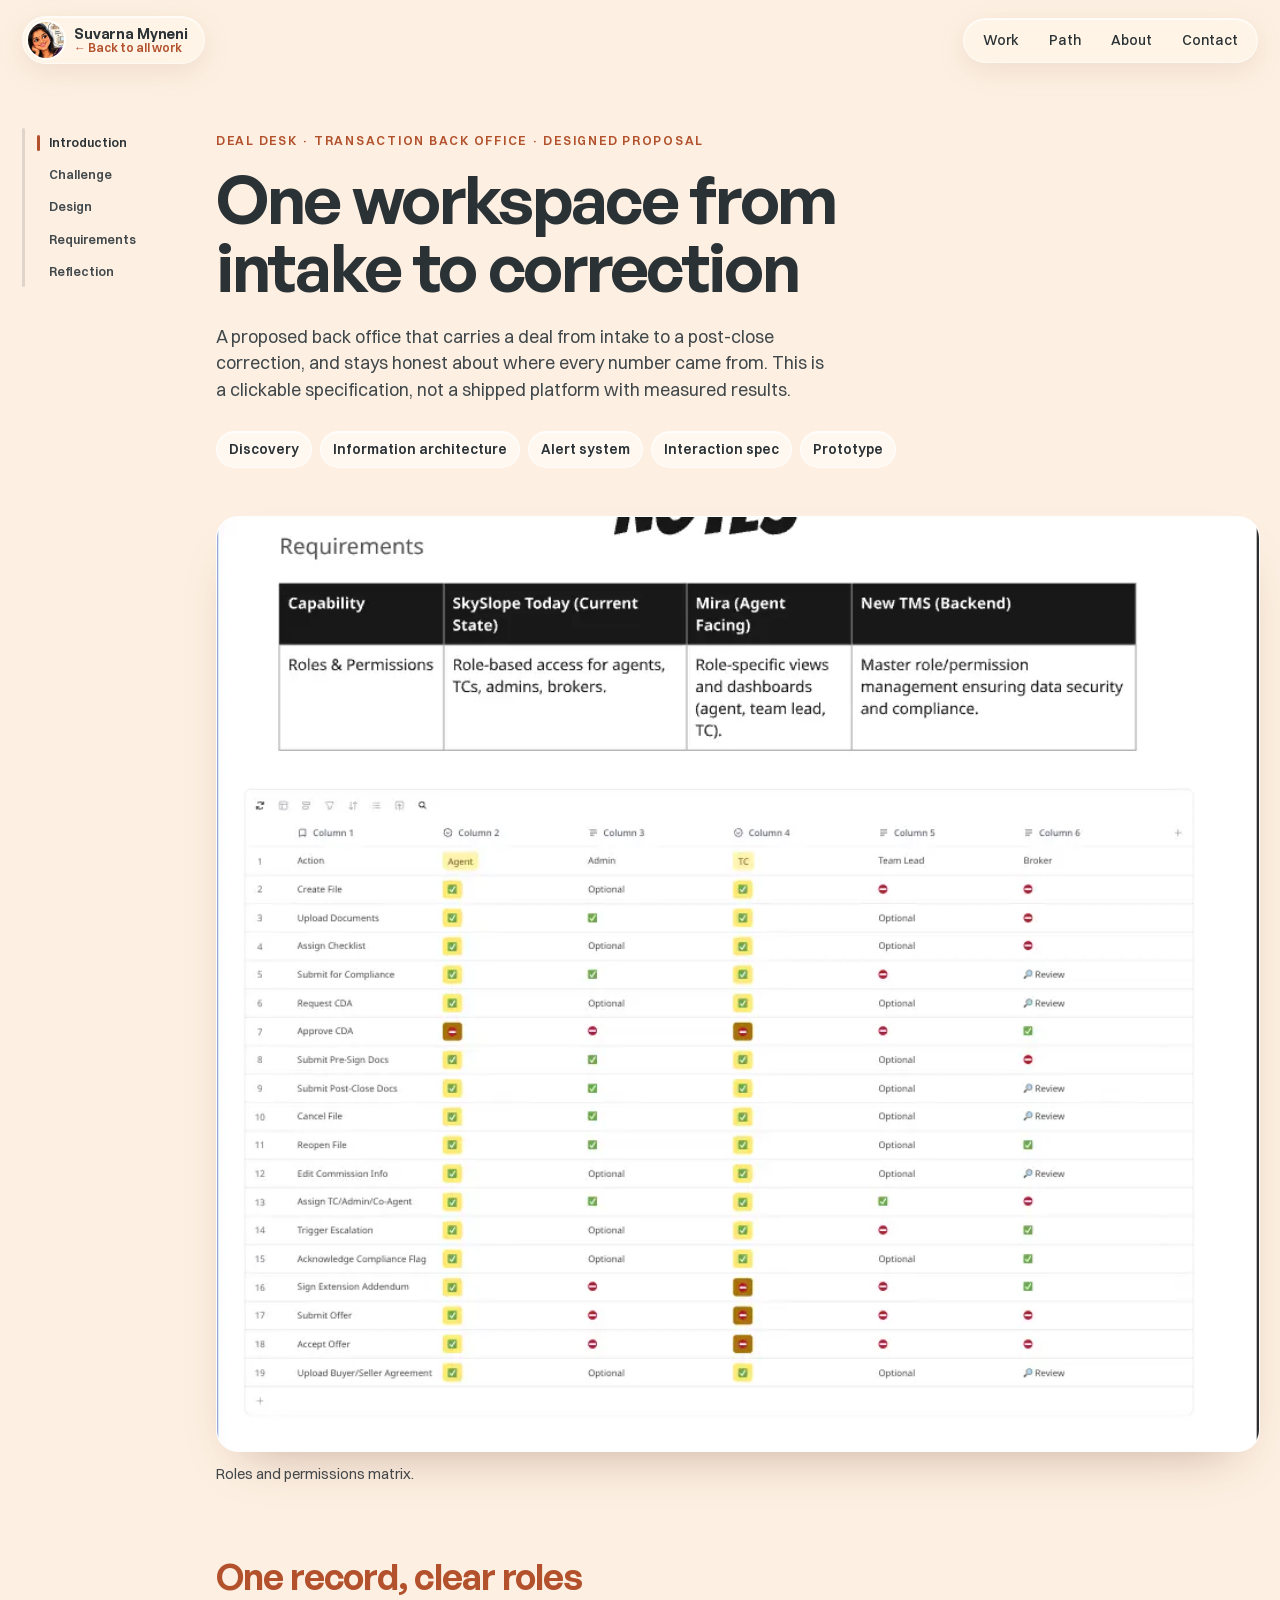
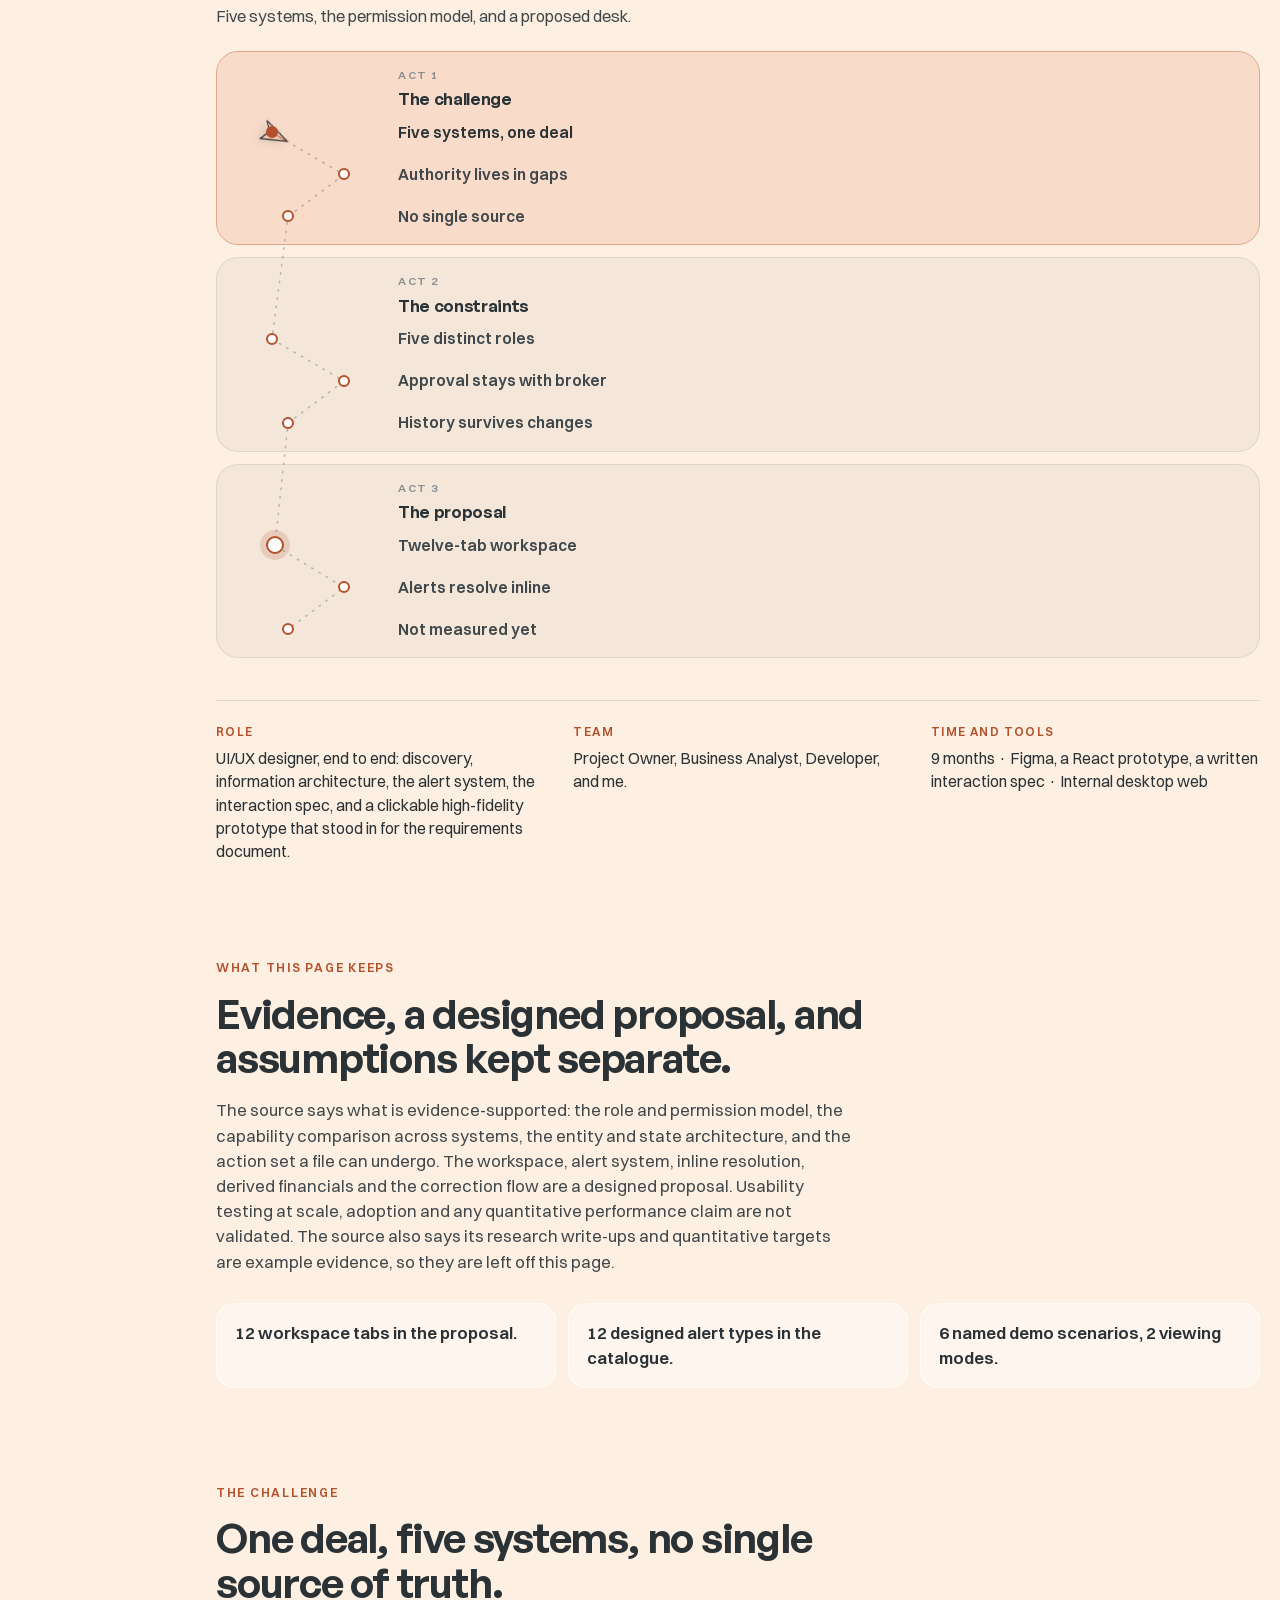
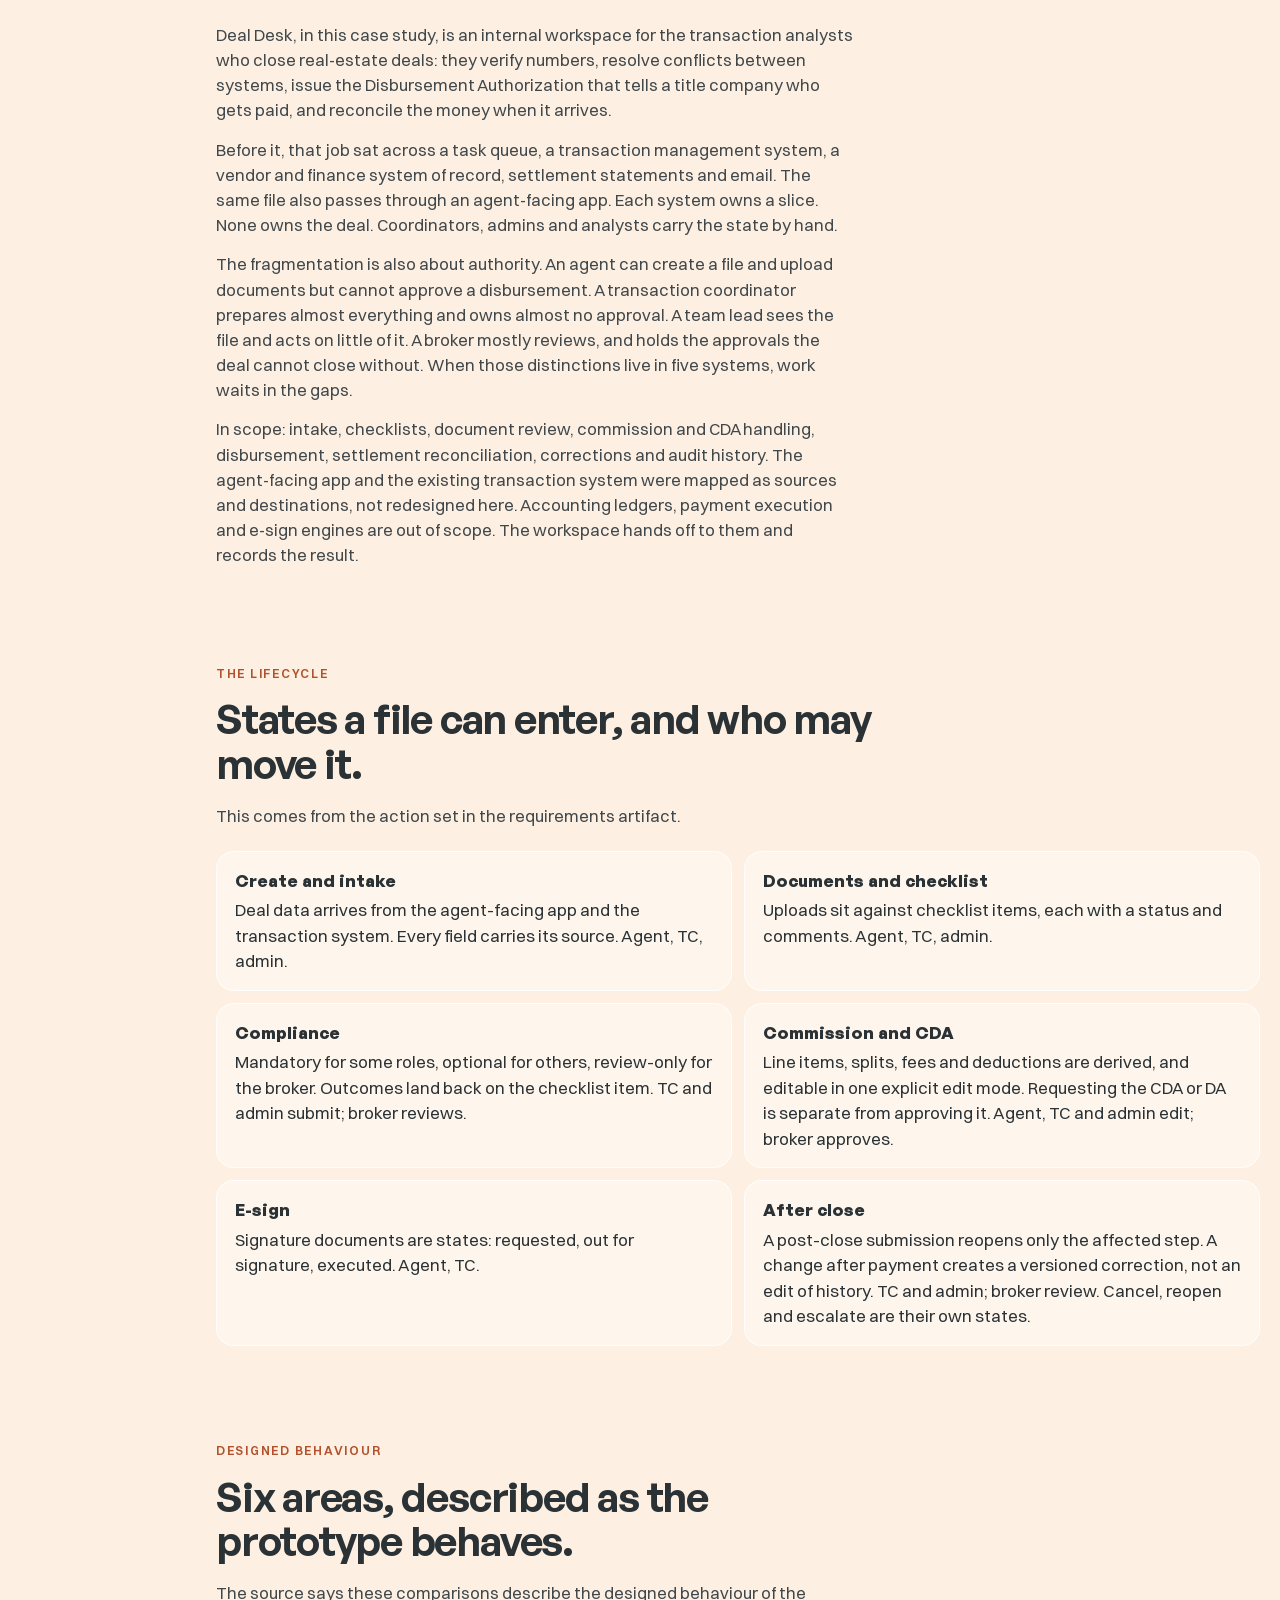
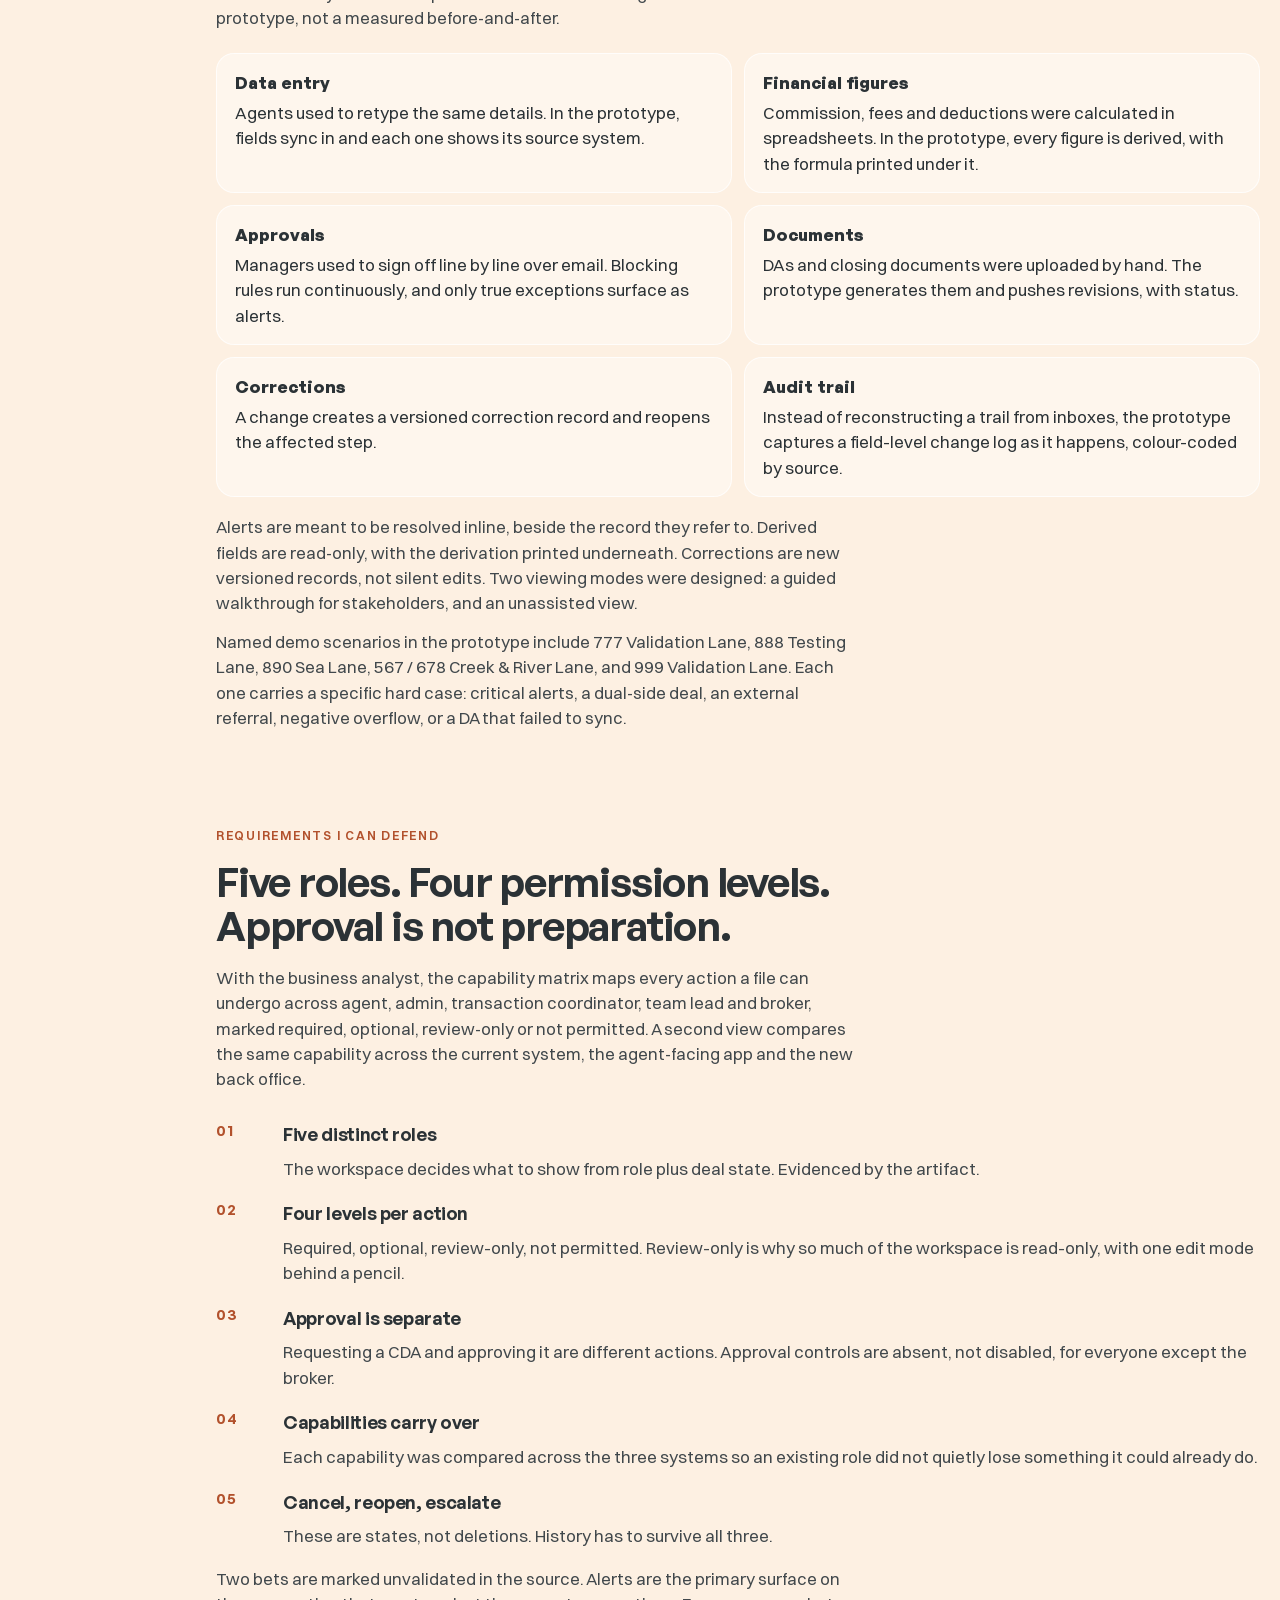
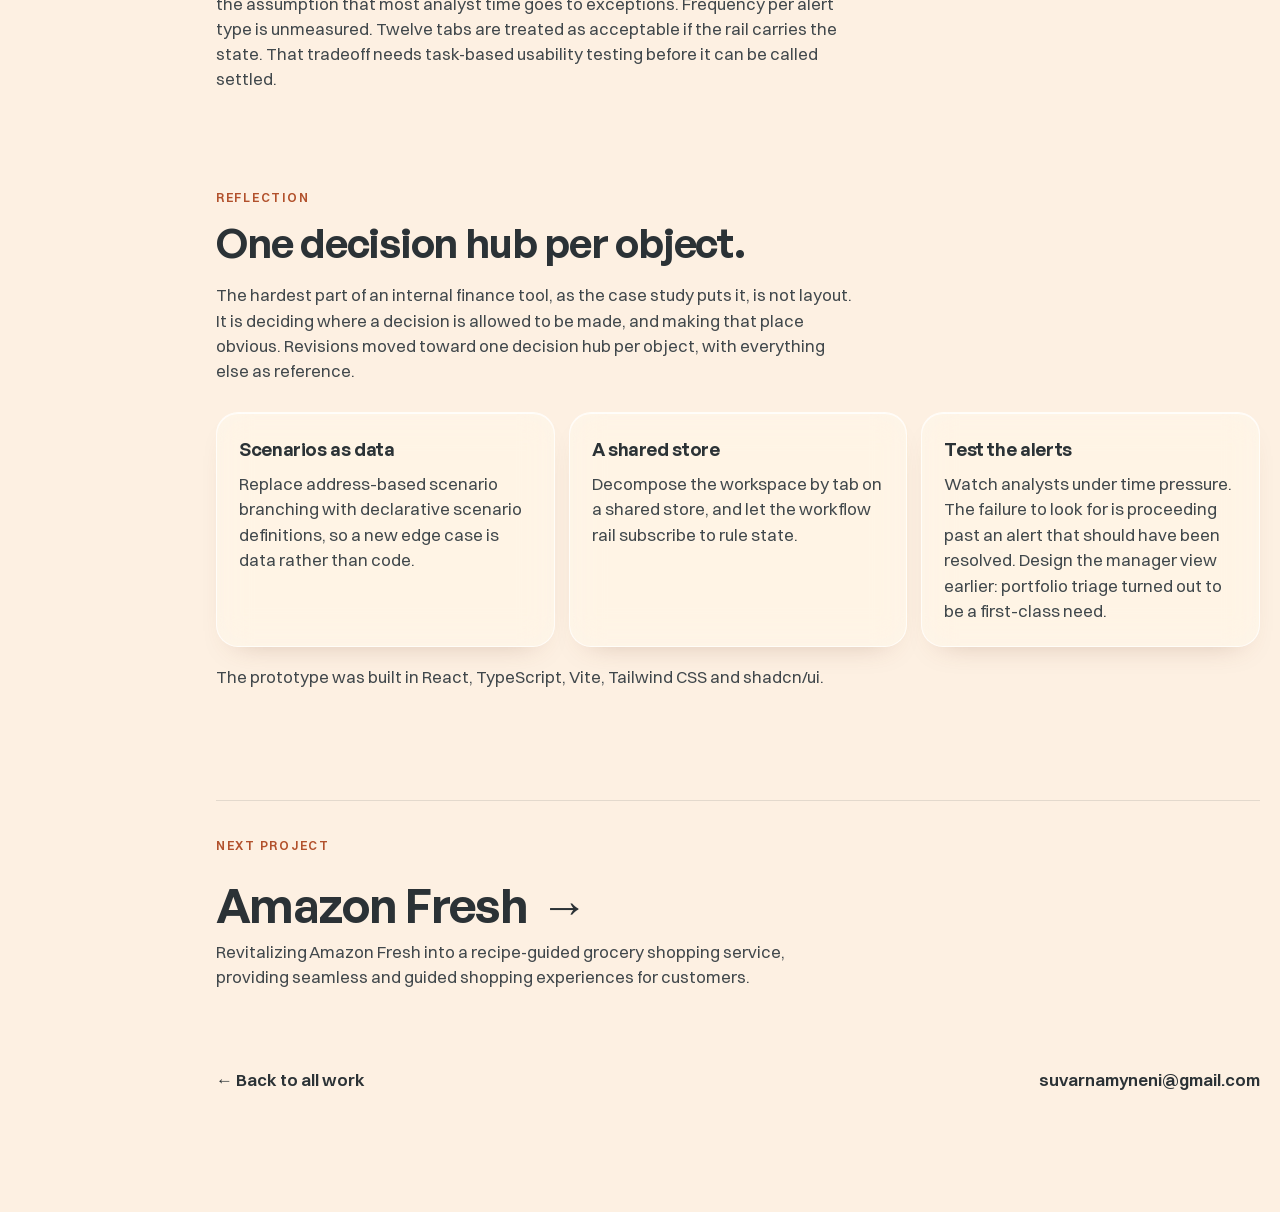
==== commit ea9e9c19: "Remove leftover author notes and placeholder wording" ====
--- a/work/agent-transactions/index.html
+++ b/work/agent-transactions/index.html
@@ -114,7 +114,7 @@
     </header>
     <figure class="case-frame wrap case-reveal">
       <img src="../../assets/case/agent-transactions/roles.webp" width="905" height="811" alt="Roles and permissions capability matrix comparing the existing system, the agent-facing app and the new back office." fetchpriority="high" decoding="async">
-      <figcaption>Roles and permissions matrix. The source marks this, and the information architecture map, as real project artifacts. It marks other imagery, research write-ups and quantitative targets as placeholders, so those are not repeated here.</figcaption>
+      <figcaption>Roles and permissions matrix.</figcaption>
     </figure>
     <section class="story-map wrap case-reveal" aria-labelledby="story-map-heading">
       <h2 class="story-title" id="story-map-heading">One record, clear roles</h2>
--- a/css/case.css
+++ b/css/case.css
@@ -377,11 +377,7 @@
   scroll-padding-top: 128px;
 }
 
-#introduction,
-#discover,
-#design,
-#test,
-#whats-next {
+.case [id] {
   scroll-margin-top: 128px;
 }
 
@@ -663,11 +659,7 @@
     scroll-padding-top: 132px;
   }
 
-  #introduction,
-  #discover,
-  #design,
-  #test,
-  #whats-next {
+  .case [id] {
     scroll-margin-top: 136px;
   }
 
@@ -1003,3 +995,101 @@
     margin-top: 56px;
   }
 }
+
+.case-tools {
+  display: flex;
+  flex-wrap: wrap;
+  gap: 8px;
+  margin: 22px 0 0;
+  padding: 0;
+  list-style: none;
+}
+
+.case-tools li {
+  padding: 7px 12px;
+  border-radius: 999px;
+  background: #2b3236;
+  color: #fdf0e2;
+  font-size: 0.82rem;
+  font-weight: 600;
+  letter-spacing: 0.01em;
+}
+
+.case-viz {
+  margin-top: 22px;
+}
+
+.mix {
+  display: flex;
+  height: 16px;
+  border-radius: 99px;
+  overflow: hidden;
+  background: rgba(43, 50, 54, 0.08);
+}
+
+.mix span:nth-child(1) { background: #a34728; }
+.mix span:nth-child(2) { background: #d4896a; }
+.mix span:nth-child(3) { background: #e7c2b0; }
+.mix span:nth-child(4) { background: #efe0d4; }
+
+.case-viz figcaption {
+  margin-top: 10px;
+  color: var(--muted);
+  font-size: 0.92rem;
+}
+
+.case-table-wrap {
+  max-width: 100%;
+  margin-top: 22px;
+  overflow-x: auto;
+  -webkit-overflow-scrolling: touch;
+  border-radius: 18px;
+  border: 1px solid rgba(43, 50, 54, 0.1);
+  background: rgba(255, 251, 247, 0.62);
+}
+
+.case-table {
+  width: 100%;
+  min-width: 640px;
+  border-collapse: collapse;
+  font-size: 0.92rem;
+  line-height: 1.4;
+}
+
+.case-table th,
+.case-table td {
+  padding: 11px 14px;
+  text-align: left;
+  vertical-align: top;
+  border-bottom: 1px solid rgba(43, 50, 54, 0.08);
+}
+
+.case-table th {
+  color: #b2512c;
+  font-size: 0.72rem;
+  font-weight: 600;
+  letter-spacing: 0.08em;
+  text-transform: uppercase;
+}
+
+.case-table tr:last-child td {
+  border-bottom: 0;
+}
+
+.case-table caption {
+  caption-side: bottom;
+  padding: 12px 14px 14px;
+  text-align: left;
+  color: var(--muted);
+  font-size: 0.88rem;
+}
+
+@media (min-width: 801px) {
+  .case-steps.is-4 {
+    grid-template-columns: repeat(4, minmax(0, 1fr));
+  }
+
+  .case-steps.is-2 {
+    grid-template-columns: repeat(2, minmax(0, 1fr));
+  }
+}
